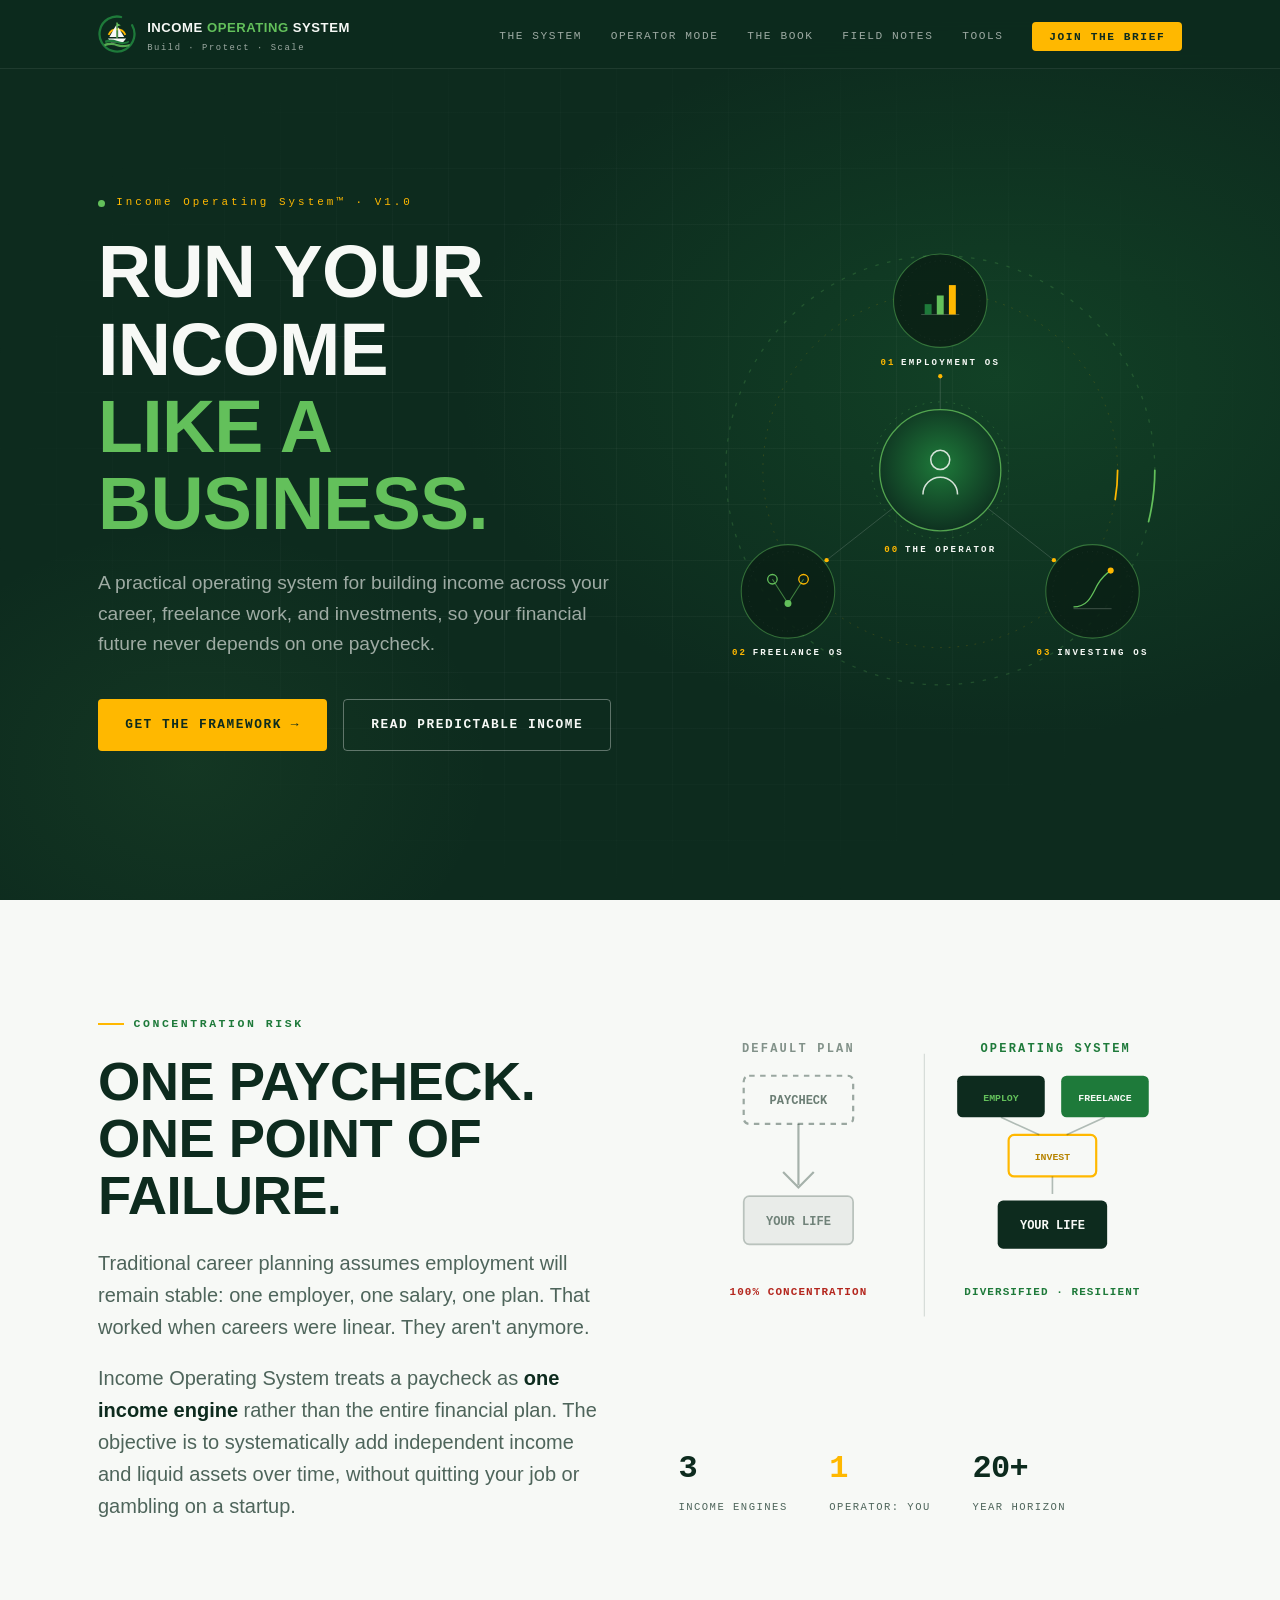
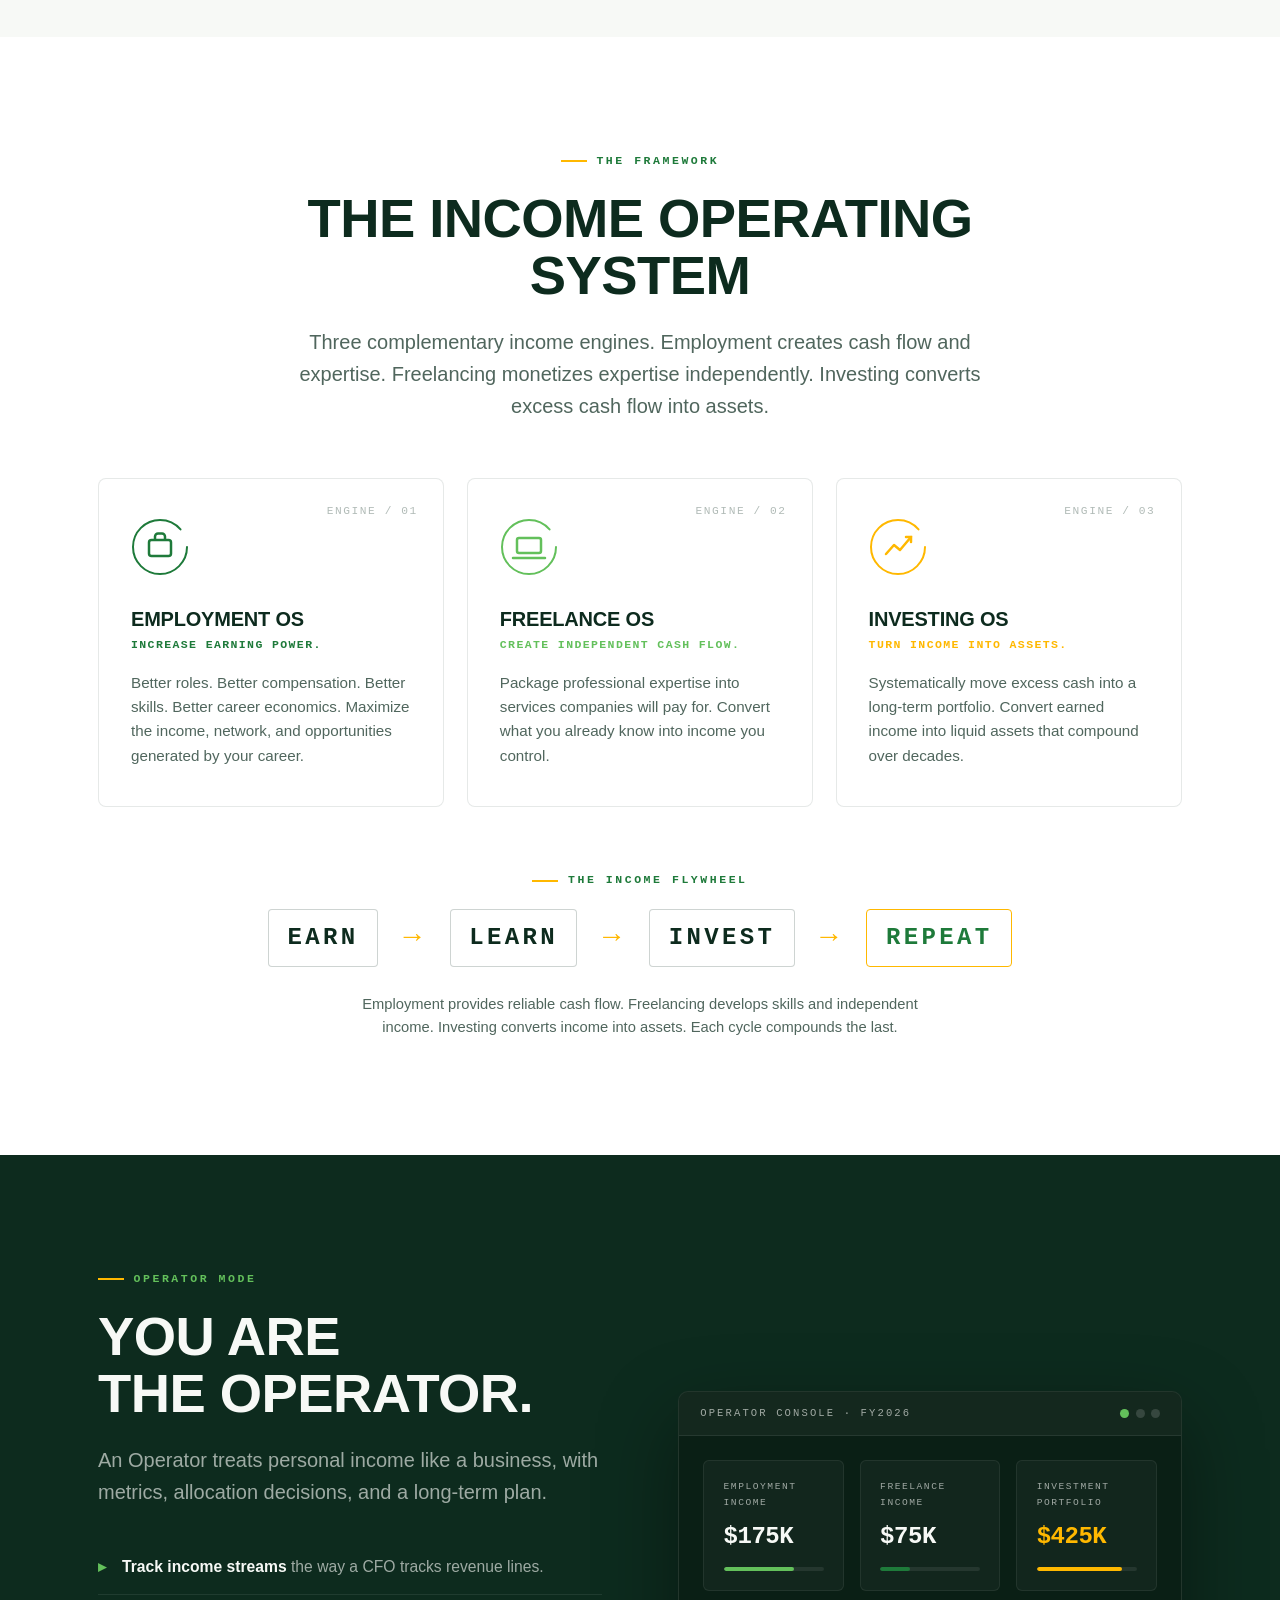
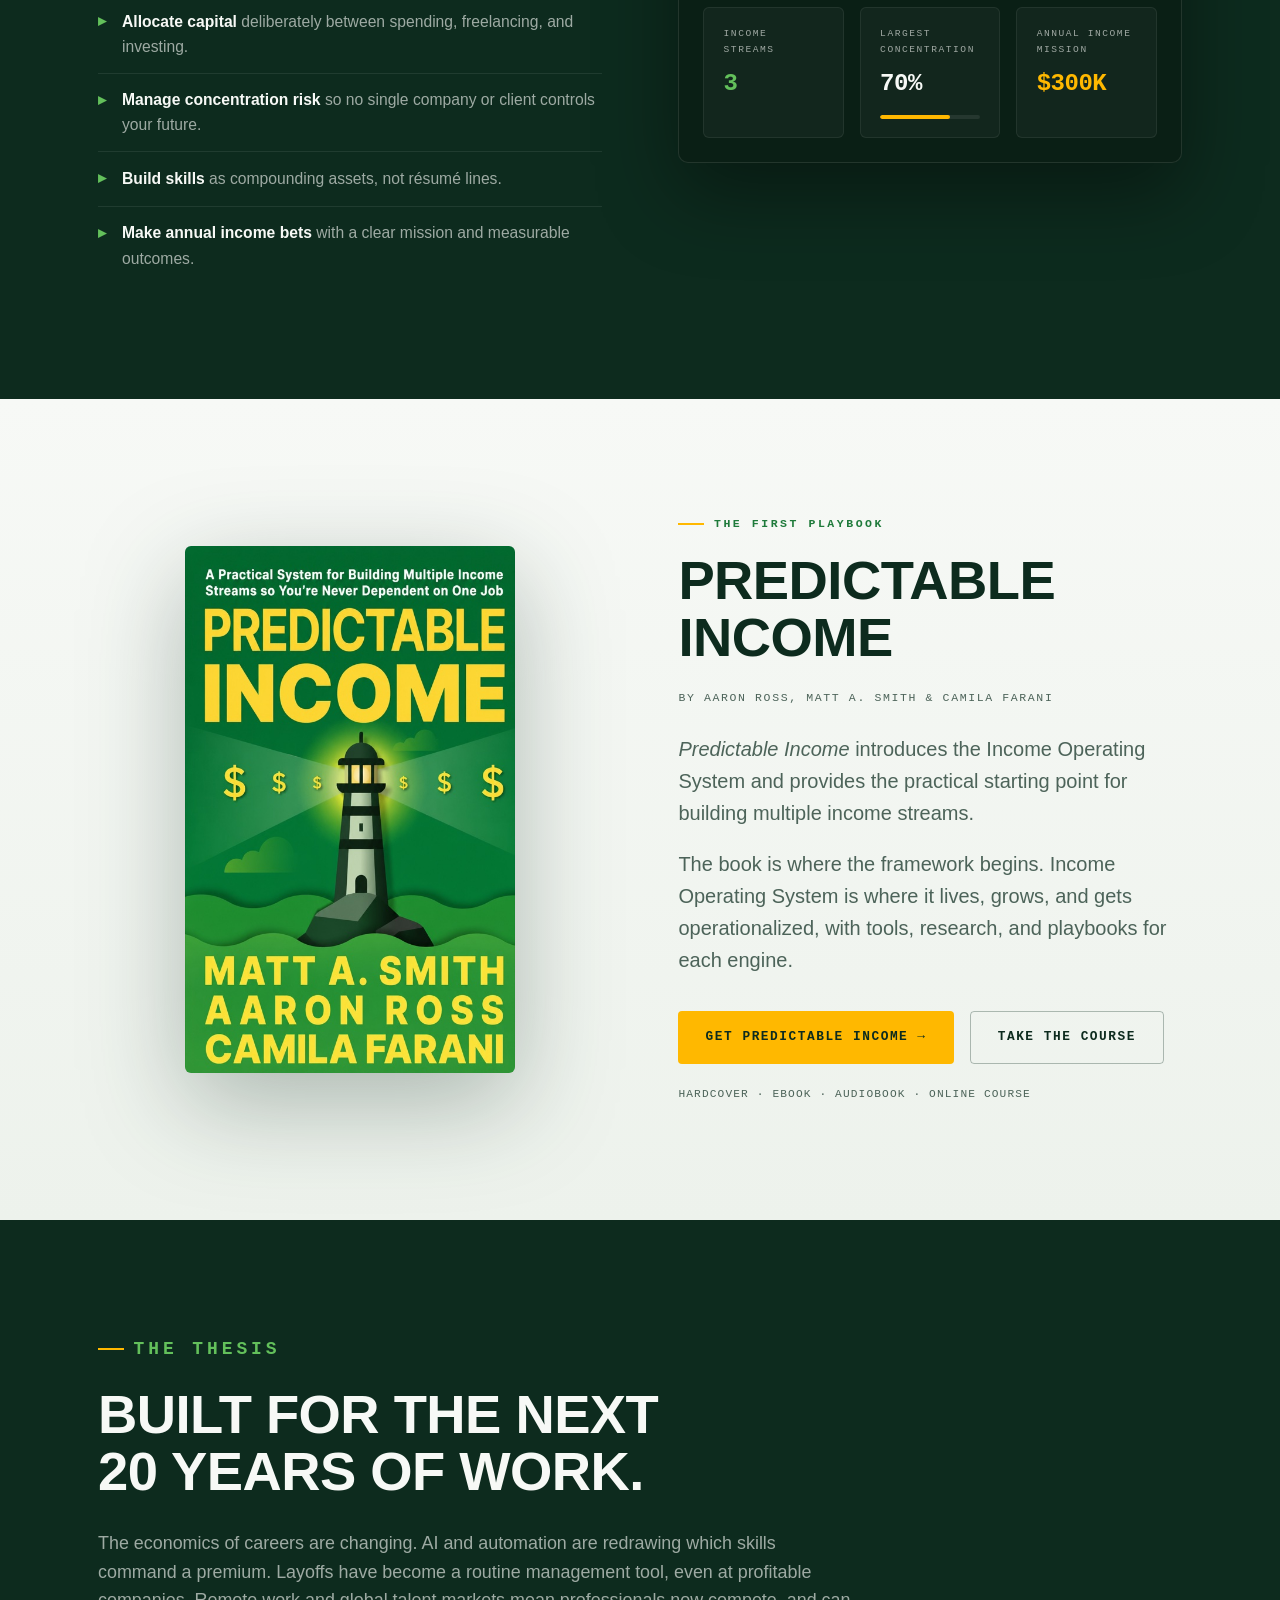
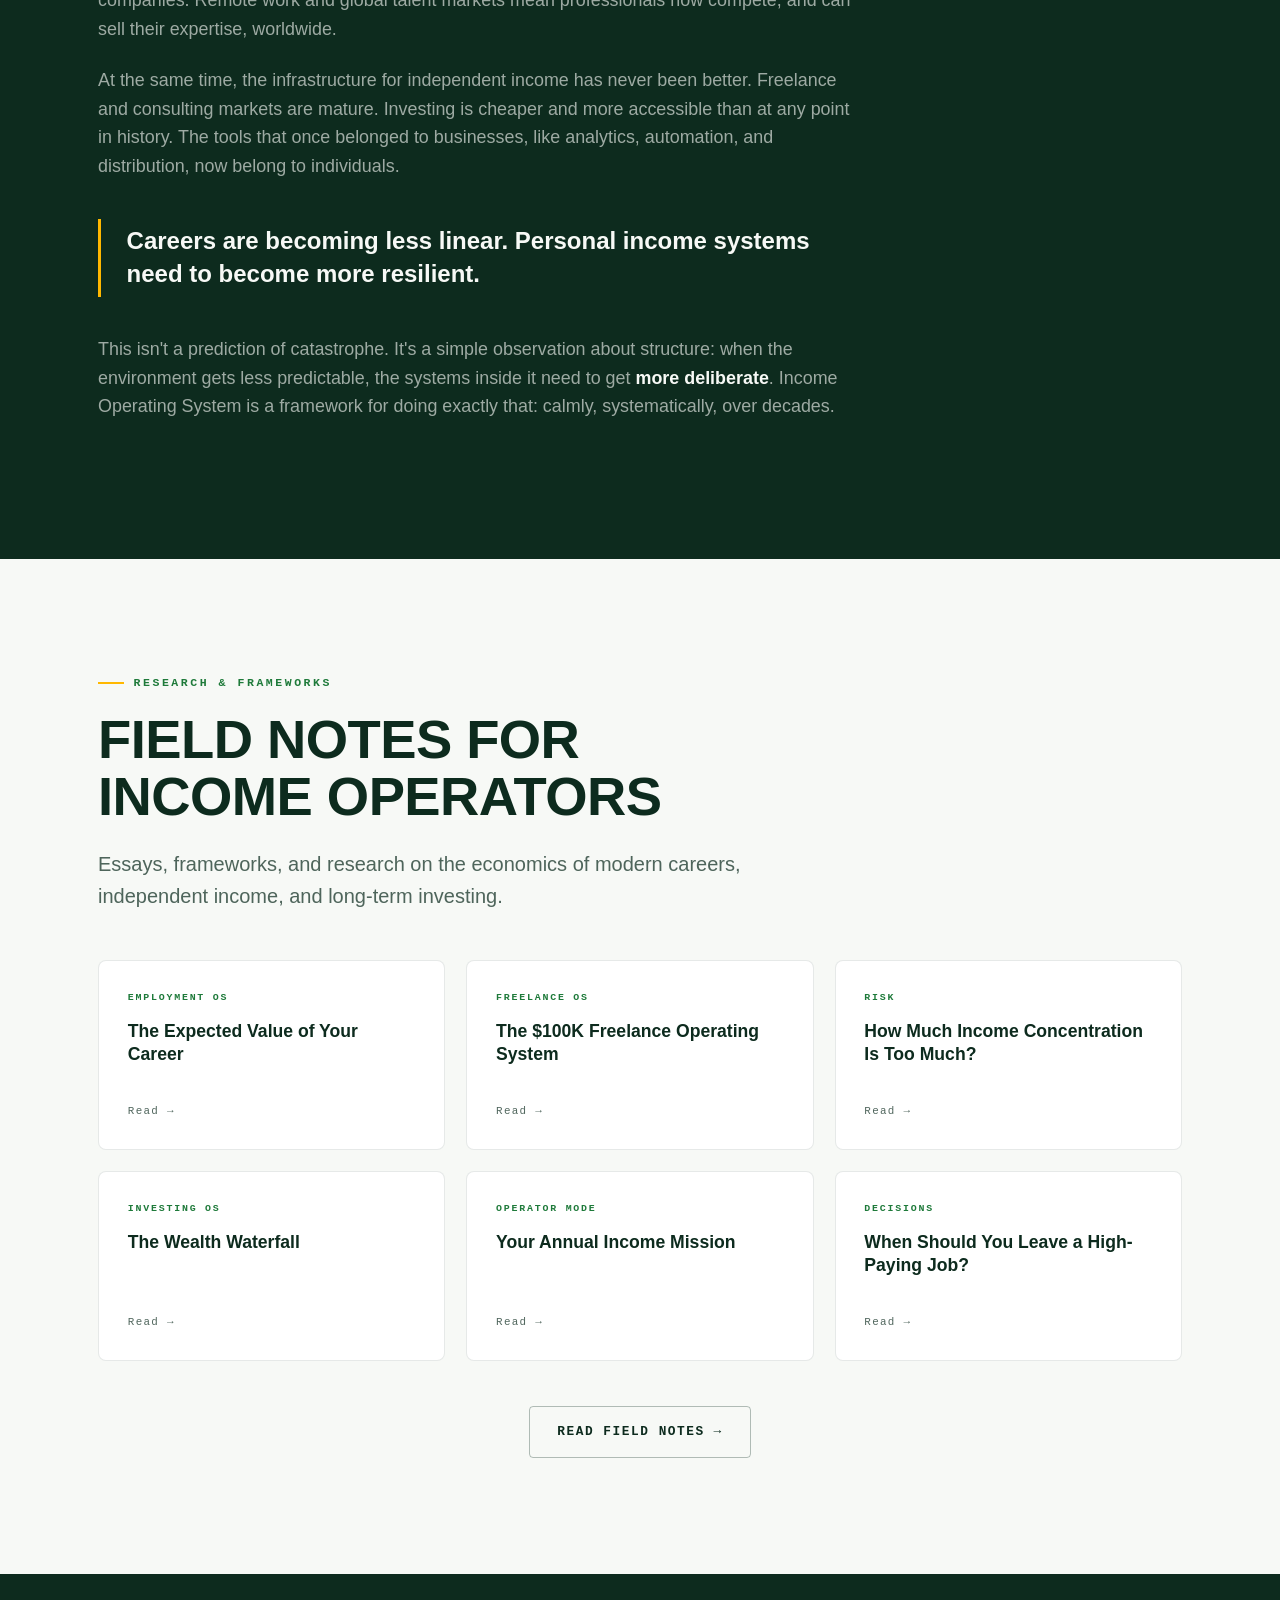
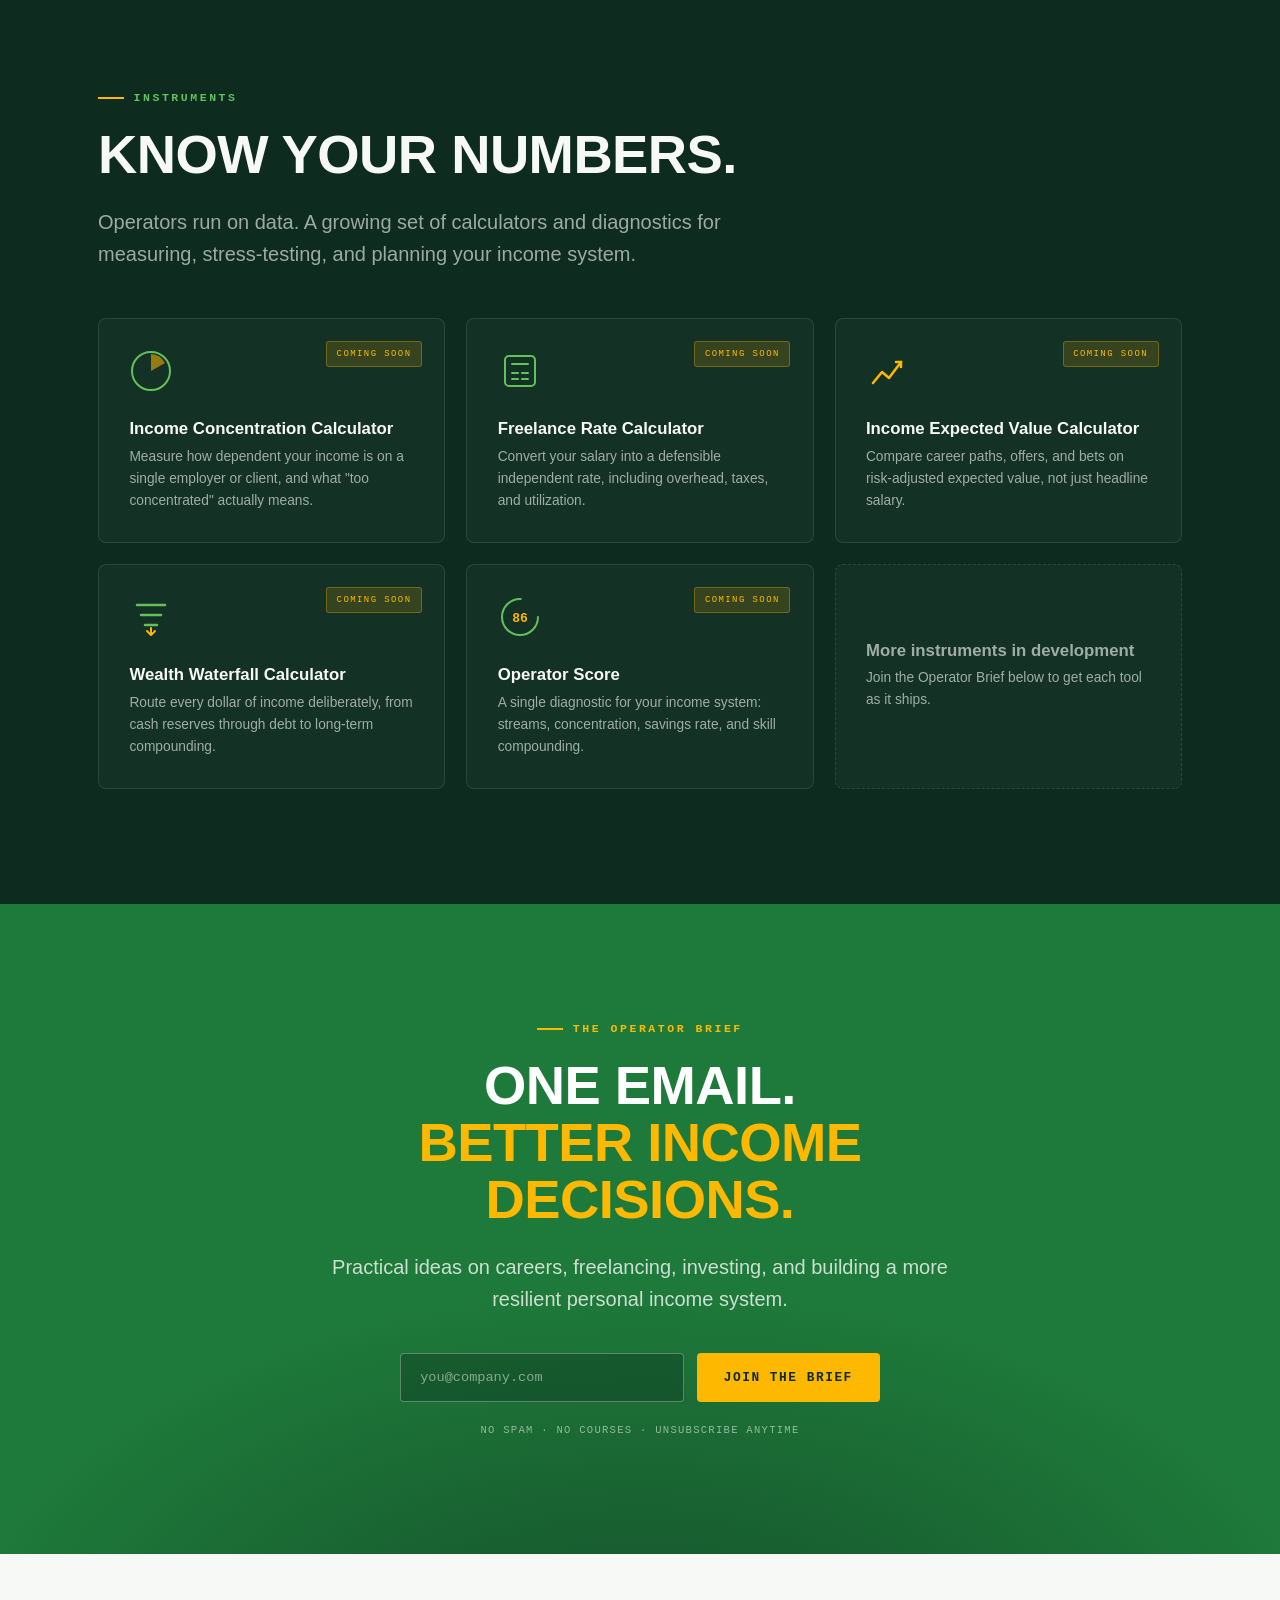
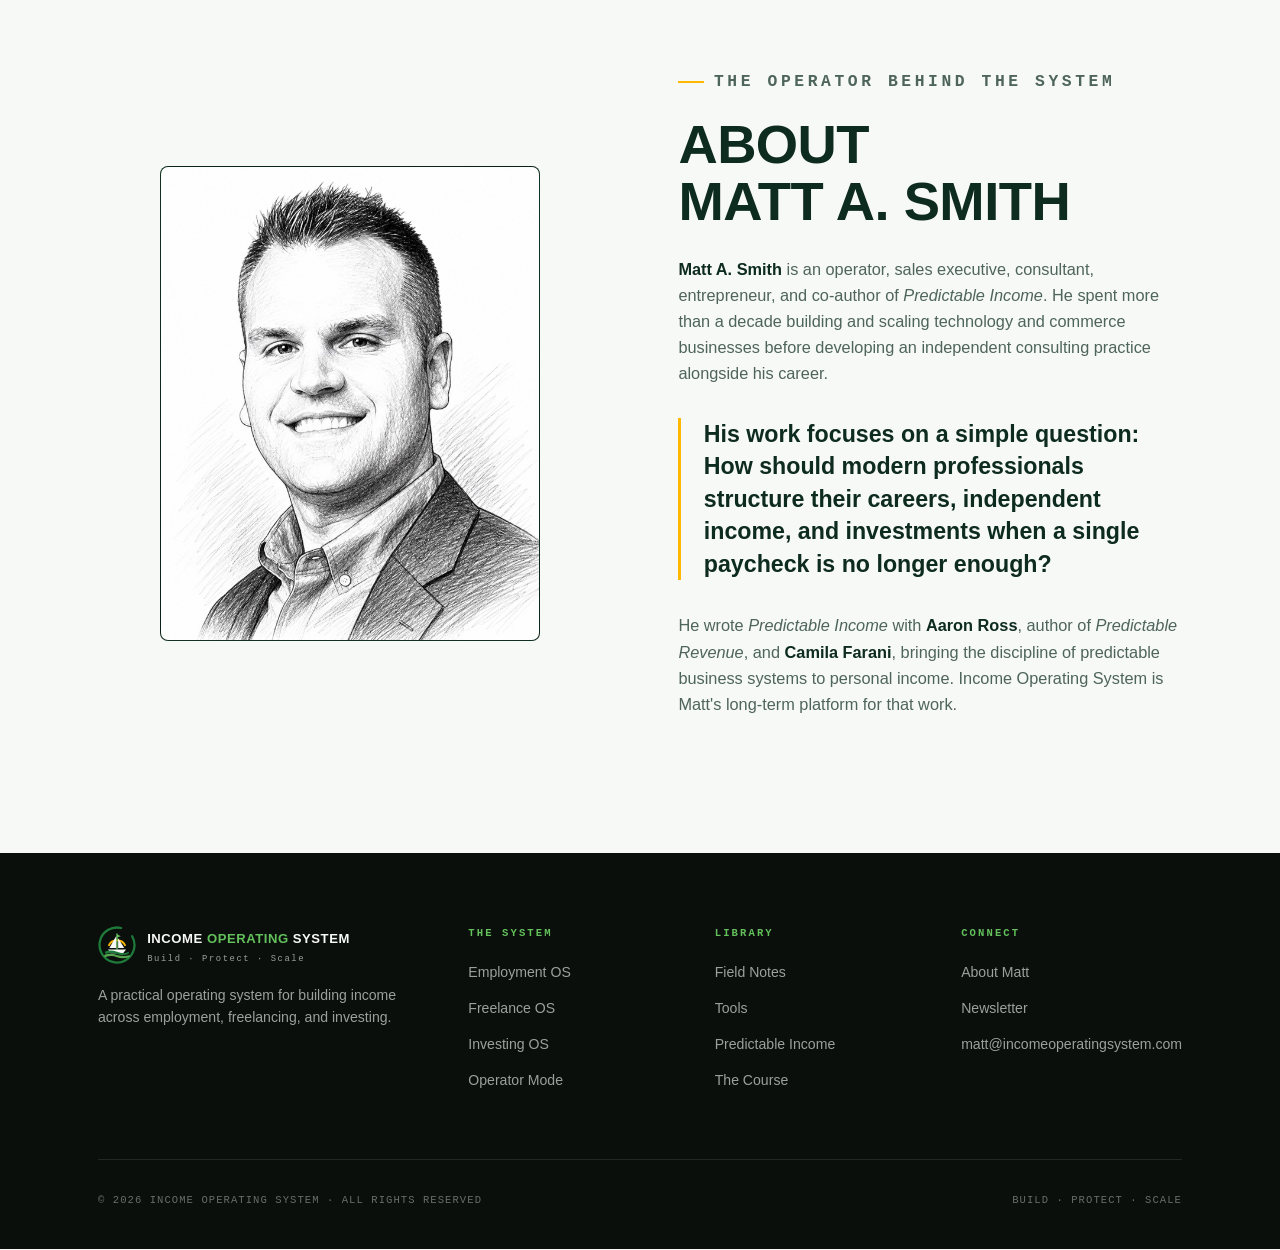
==== index.html @ 53338518 "Move Operator label outside core circle with 00 prefix Co-Authored-By: Claude Fable 5 <noreply@anthr" ====
<!DOCTYPE html>
<html lang="en">
<head>
<meta charset="UTF-8">
<meta name="viewport" content="width=device-width, initial-scale=1.0">
<title>Income Operating System™ | Run Your Income Like a Business</title>
<meta name="description" content="A practical operating system for building income across your career, freelance work, and investments. Build three complementary income streams so your financial future never depends on one paycheck.">
<meta property="og:title" content="Income Operating System™">
<meta property="og:description" content="Run your income like a business. Build income across employment, freelancing, and investing.">
<meta property="og:type" content="website">
<link rel="icon" href="data:image/svg+xml,%3Csvg xmlns='http://www.w3.org/2000/svg' viewBox='0 0 100 100'%3E%3Ccircle cx='50' cy='50' r='48' fill='%230D2B1E'/%3E%3Cpath d='M50 20 L50 62' stroke='%2363C05B' stroke-width='4'/%3E%3Cpath d='M50 24 L28 58 L48 58 Z' fill='%23F7F9F6'/%3E%3Cpath d='M54 30 L54 58 L70 58 Z' fill='%23F7F9F6'/%3E%3Cpath d='M22 66 Q35 60 50 66 T78 66 L74 76 L26 76 Z' fill='%231E7A3A'/%3E%3C/svg%3E">
<style>
:root{
  --ink:#0D2B1E;
  --green:#1E7A3A;
  --bright:#63C05B;
  --gold:#FFB800;
  --paper:#F7F9F6;
  --white:#FFFFFF;
  --black:#0A0F0C;
  --ink-70:rgba(13,43,30,.72);
  --paper-60:rgba(247,249,246,.62);
  --paper-30:rgba(247,249,246,.14);
  --font:"Inter","SF Pro Display","Helvetica Neue",Arial,sans-serif;
  --mono:"SF Mono","IBM Plex Mono",ui-monospace,Menlo,monospace;
}
*{margin:0;padding:0;box-sizing:border-box}
html{scroll-behavior:smooth}
body{font-family:var(--font);background:var(--paper);color:var(--ink);line-height:1.6;-webkit-font-smoothing:antialiased;overflow-x:hidden}
img{max-width:100%}
a{color:inherit}

/* ---------- type ---------- */
h1,h2,h3,.display{font-weight:800;letter-spacing:-.01em;line-height:1.05;text-transform:uppercase}
.eyebrow{font-family:var(--mono);font-size:.72rem;letter-spacing:.22em;text-transform:uppercase;font-weight:600;color:var(--green);display:flex;align-items:center;gap:.6rem;margin-bottom:1.2rem}
.eyebrow::before{content:"";width:26px;height:2px;background:var(--gold);display:inline-block}
.eyebrow.on-dark{color:var(--bright)}
h2{font-size:clamp(2rem,4.6vw,3.4rem);margin-bottom:1.4rem}
.lede{font-size:clamp(1.05rem,1.6vw,1.25rem);color:var(--ink-70);max-width:44rem;font-weight:400}
.on-dark .lede,.dark .lede{color:var(--paper-60)}

/* ---------- layout ---------- */
.wrap{max-width:1180px;margin:0 auto;padding:0 clamp(1.25rem,4vw,3rem)}
section{padding:clamp(4.5rem,9vw,8rem) 0;position:relative}
.dark{background:var(--ink);color:var(--paper)}

/* ---------- buttons ---------- */
.btn{display:inline-flex;align-items:center;gap:.55rem;font-family:var(--mono);font-size:.8rem;font-weight:600;letter-spacing:.12em;text-transform:uppercase;text-decoration:none;padding:.95rem 1.7rem;border-radius:4px;transition:transform .18s ease,box-shadow .18s ease,background .18s ease;cursor:pointer;border:none}
.btn:hover{transform:translateY(-2px)}
.btn-gold{background:var(--gold);color:var(--ink)}
.btn-gold:hover{box-shadow:0 8px 24px rgba(255,184,0,.35)}
.btn-ghost{background:transparent;color:var(--paper);border:1px solid rgba(247,249,246,.35)}
.btn-ghost:hover{border-color:var(--bright);color:var(--bright)}
.btn-ghost-ink{background:transparent;color:var(--ink);border:1px solid rgba(13,43,30,.3)}
.btn-ghost-ink:hover{border-color:var(--green);color:var(--green)}
.btn .arrow{transition:transform .18s ease}
.btn:hover .arrow{transform:translateX(3px)}

/* ---------- nav ---------- */
nav{position:fixed;top:0;left:0;right:0;z-index:100;background:rgba(13,43,30,.82);backdrop-filter:blur(14px);-webkit-backdrop-filter:blur(14px);border-bottom:1px solid rgba(247,249,246,.08)}
.nav-inner{max-width:1180px;margin:0 auto;padding:.85rem clamp(1.25rem,4vw,3rem);display:flex;align-items:center;justify-content:space-between;gap:1rem}
.logo{display:flex;align-items:center;gap:.7rem;text-decoration:none;color:var(--paper)}
.logo svg{width:38px;height:38px;flex:none}
.logo-word{font-weight:800;font-size:.82rem;line-height:1.15;text-transform:uppercase;letter-spacing:.04em}
.logo-word em{font-style:normal;color:var(--bright)}
.logo-tag{font-family:var(--mono);font-size:.55rem;letter-spacing:.18em;color:var(--paper-60);margin-top:.1rem}
.nav-links{display:flex;gap:1.8rem;list-style:none;align-items:center}
.nav-links a{font-family:var(--mono);font-size:.7rem;letter-spacing:.14em;text-transform:uppercase;text-decoration:none;color:var(--paper-60);transition:color .15s}
.nav-links a:hover{color:var(--bright)}
.nav-cta{background:var(--gold);color:var(--ink)!important;padding:.55rem 1.05rem;border-radius:4px;font-weight:700}
.nav-cta:hover{color:var(--ink)!important;filter:brightness(1.06)}
.menu-btn{display:none;background:none;border:none;color:var(--paper);font-size:1.5rem;cursor:pointer}

/* ---------- hero ---------- */
.hero{background:var(--ink);color:var(--paper);min-height:100vh;display:flex;align-items:center;padding:7.5rem 0 5rem;position:relative;overflow:hidden}
.hero::before{content:"";position:absolute;inset:0;background:
  radial-gradient(ellipse 900px 600px at 78% 42%,rgba(30,122,58,.28),transparent 60%),
  radial-gradient(ellipse 500px 400px at 15% 85%,rgba(99,192,91,.08),transparent 60%)}
.hero-grid-bg{position:absolute;inset:0;background-image:linear-gradient(rgba(247,249,246,.035) 1px,transparent 1px),linear-gradient(90deg,rgba(247,249,246,.035) 1px,transparent 1px);background-size:56px 56px;mask-image:radial-gradient(ellipse at center,black 30%,transparent 75%)}
.hero .wrap{display:grid;grid-template-columns:1.05fr .95fr;gap:clamp(2rem,5vw,5rem);align-items:center;position:relative;z-index:2}
.hero h1{font-size:clamp(2.6rem,6vw,4.6rem);margin:1.2rem 0 1.6rem}
.hero h1 .accent{color:var(--bright)}
.hero-sub{font-size:clamp(1.05rem,1.5vw,1.25rem);color:var(--paper-60);max-width:32rem;margin-bottom:2.4rem}
.hero-ctas{display:flex;gap:1rem;flex-wrap:wrap}
.hero-badge{font-family:var(--mono);font-size:.68rem;letter-spacing:.28em;color:var(--gold);display:inline-flex;align-items:center;gap:.7rem}
.hero-badge .dot{width:7px;height:7px;border-radius:50%;background:var(--bright);animation:pulse 2.4s infinite}
@keyframes pulse{0%,100%{box-shadow:0 0 0 0 rgba(99,192,91,.5)}55%{box-shadow:0 0 0 8px rgba(99,192,91,0)}}

/* ---------- system diagram ---------- */
.sys-diagram{width:100%;max-width:560px;margin:0 auto;display:block}
.rot-slow{transform-origin:center;animation:spin 90s linear infinite}
.rot-rev{transform-origin:center;animation:spinrev 140s linear infinite}
@keyframes spin{to{transform:rotate(360deg)}}
@keyframes spinrev{to{transform:rotate(-360deg)}}
@media (prefers-reduced-motion:reduce){.rot-slow,.rot-rev{animation:none}}
.node-label{font-family:var(--mono);font-weight:700;letter-spacing:.1em}

/* ---------- failure section ---------- */
.two-col{display:grid;grid-template-columns:1fr 1fr;gap:clamp(2.5rem,6vw,6rem);align-items:center}
.stat-strip{display:flex;gap:2.6rem;margin-top:2.6rem;flex-wrap:wrap}
.stat .num{font-family:var(--mono);font-weight:700;font-size:2rem;color:var(--ink);letter-spacing:-.02em}
.dark .stat .num{color:var(--paper)}
.stat .num .u{color:var(--gold)}
.stat .lab{font-family:var(--mono);font-size:.66rem;letter-spacing:.14em;text-transform:uppercase;color:var(--ink-70);margin-top:.3rem}
.dark .stat .lab{color:var(--paper-60)}

/* ---------- engines ---------- */
.engines{display:grid;grid-template-columns:repeat(3,1fr);gap:1.4rem;margin-top:3.5rem}
.engine{background:var(--white);border:1px solid rgba(13,43,30,.1);border-radius:8px;padding:2.4rem 2rem;position:relative;overflow:hidden;transition:transform .25s ease,box-shadow .25s ease,border-color .25s ease}
.engine::before{content:"";position:absolute;top:0;left:0;right:0;height:3px;background:var(--engine-c,var(--green));transform:scaleX(0);transform-origin:left;transition:transform .3s ease}
.engine:hover{transform:translateY(-6px);box-shadow:0 20px 44px rgba(13,43,30,.12);border-color:transparent}
.engine:hover::before{transform:scaleX(1)}
.engine .e-icon{width:58px;height:58px;margin-bottom:1.6rem}
.engine .e-num{position:absolute;top:1.5rem;right:1.6rem;font-family:var(--mono);font-size:.7rem;color:rgba(13,43,30,.32);letter-spacing:.14em}
.engine h3{font-size:1.25rem;margin-bottom:.4rem}
.engine .e-sub{font-family:var(--mono);font-size:.72rem;letter-spacing:.12em;text-transform:uppercase;color:var(--engine-c,var(--green));font-weight:700;margin-bottom:1rem}
.engine p{font-size:.95rem;color:var(--ink-70)}
.flywheel{margin-top:4rem;text-align:center}
.flow-line{display:flex;justify-content:center;align-items:center;gap:clamp(.6rem,2.4vw,1.6rem);flex-wrap:wrap;font-family:var(--mono);font-weight:700;font-size:clamp(.95rem,2.4vw,1.5rem);letter-spacing:.14em}
.flow-line .step{padding:.55rem 1.15rem;border:1px solid rgba(13,43,30,.2);border-radius:4px;background:var(--white)}
.flow-line .arr{color:var(--gold);font-size:1.2em}
.flow-note{margin-top:1.6rem;font-size:.92rem;color:var(--ink-70);max-width:38rem;margin-left:auto;margin-right:auto}

/* ---------- operator ---------- */
.dashboard{background:#0A1F15;border:1px solid rgba(247,249,246,.1);border-radius:10px;overflow:hidden;box-shadow:0 30px 80px rgba(0,0,0,.4)}
.dash-bar{display:flex;align-items:center;justify-content:space-between;padding:.8rem 1.3rem;background:rgba(247,249,246,.04);border-bottom:1px solid rgba(247,249,246,.08)}
.dash-title{font-family:var(--mono);font-size:.66rem;letter-spacing:.2em;color:var(--paper-60)}
.dash-dots{display:flex;gap:.4rem}
.dash-dots span{width:9px;height:9px;border-radius:50%;background:rgba(247,249,246,.15)}
.dash-dots span:first-child{background:var(--bright)}
.dash-body{padding:1.5rem;display:grid;grid-template-columns:repeat(3,1fr);gap:1rem}
.metric{background:rgba(247,249,246,.035);border:1px solid rgba(247,249,246,.07);border-radius:6px;padding:1.15rem 1.2rem}
.metric .m-lab{font-family:var(--mono);font-size:.6rem;letter-spacing:.16em;text-transform:uppercase;color:var(--paper-60);margin-bottom:.5rem}
.metric .m-val{font-family:var(--mono);font-weight:700;font-size:1.5rem;color:var(--paper);letter-spacing:-.02em}
.metric .m-val.gold{color:var(--gold)}
.metric .m-val.green{color:var(--bright)}
.metric .m-bar{height:4px;background:rgba(247,249,246,.08);border-radius:2px;margin-top:.7rem;overflow:hidden}
.metric .m-bar i{display:block;height:100%;background:var(--m-c,var(--bright));border-radius:2px;width:0;transition:width 1.2s cubic-bezier(.22,1,.36,1)}
.op-list{list-style:none;margin-top:2rem}
.op-list li{display:flex;gap:1rem;align-items:flex-start;padding:.85rem 0;border-bottom:1px solid rgba(247,249,246,.08);font-size:.98rem;color:var(--paper-60)}
.op-list li:last-child{border-bottom:none}
.op-list .tick{color:var(--bright);font-family:var(--mono);font-weight:700;flex:none;margin-top:.1rem}
.op-list b{color:var(--paper);font-weight:600}

/* ---------- book ---------- */
.book-section{background:linear-gradient(180deg,var(--paper) 0%,#EDF2EC 100%)}
.book-cover{width:100%;max-width:330px;margin:0 auto;display:block;filter:drop-shadow(0 30px 50px rgba(13,43,30,.3));transition:transform .3s ease}
.book-cover:hover{transform:translateY(-6px) rotate(-.5deg)}
.book-meta{font-family:var(--mono);font-size:.72rem;letter-spacing:.14em;text-transform:uppercase;color:var(--ink-70);margin-bottom:1.6rem}
.plat-note{margin-top:1.4rem;font-family:var(--mono);font-size:.7rem;letter-spacing:.1em;color:var(--ink-70)}

/* ---------- editorial ---------- */
.editorial{max-width:760px}
.editorial p{margin-bottom:1.4rem;font-size:clamp(1rem,1.4vw,1.15rem);color:var(--paper-60)}
.editorial p b{color:var(--paper);font-weight:600}
.pull{border-left:3px solid var(--gold);padding:.4rem 0 .4rem 1.6rem;margin:2.4rem 0;font-size:clamp(1.15rem,2vw,1.5rem);font-weight:700;line-height:1.35;color:var(--paper);text-transform:none;letter-spacing:0}

/* ---------- field notes ---------- */
.cards-3{display:grid;grid-template-columns:repeat(3,1fr);gap:1.3rem;margin-top:3rem}
.note-card{background:var(--white);border:1px solid rgba(13,43,30,.1);border-radius:8px;padding:1.8rem;text-decoration:none;display:flex;flex-direction:column;gap:.9rem;transition:transform .22s ease,box-shadow .22s ease;min-height:190px}
.note-card:hover{transform:translateY(-5px);box-shadow:0 16px 38px rgba(13,43,30,.12)}
.note-card .nc-tag{font-family:var(--mono);font-size:.62rem;letter-spacing:.18em;text-transform:uppercase;color:var(--green);font-weight:700}
.note-card h3{font-size:1.1rem;line-height:1.3;text-transform:none;letter-spacing:0;flex:1}
.note-card .nc-more{font-family:var(--mono);font-size:.68rem;letter-spacing:.12em;color:var(--ink-70)}
.note-card:hover .nc-more{color:var(--gold)}
.section-cta{margin-top:2.8rem;text-align:center}

/* ---------- tools ---------- */
.tools-grid{display:grid;grid-template-columns:repeat(3,1fr);gap:1.3rem;margin-top:3rem}
.tool-card{background:rgba(247,249,246,.03);border:1px solid rgba(247,249,246,.1);border-radius:8px;padding:1.9rem;position:relative;transition:border-color .22s ease,background .22s ease}
.tool-card:hover{border-color:rgba(99,192,91,.5);background:rgba(99,192,91,.05)}
.tool-card .t-icon{width:44px;height:44px;margin-bottom:1.2rem}
.tool-card h3{font-size:1.05rem;text-transform:none;letter-spacing:0;margin-bottom:.5rem;color:var(--paper)}
.tool-card p{font-size:.86rem;color:var(--paper-60)}
.badge{position:absolute;top:1.4rem;right:1.4rem;font-family:var(--mono);font-size:.56rem;letter-spacing:.16em;text-transform:uppercase;padding:.3rem .6rem;border-radius:3px}
.badge.soon{background:rgba(255,184,0,.14);color:var(--gold);border:1px solid rgba(255,184,0,.3)}

/* ---------- brief ---------- */
.brief{background:var(--green);color:var(--paper);text-align:center;overflow:hidden;position:relative}
.brief::before{content:"";position:absolute;inset:0;background:radial-gradient(ellipse 700px 400px at 50% 120%,rgba(13,43,30,.55),transparent)}
.brief .wrap{position:relative;z-index:2;max-width:720px}
.brief h2{color:var(--white)}
.brief h2 .gold{color:var(--gold)}
.brief-form{display:flex;gap:.8rem;max-width:480px;margin:2.4rem auto 0;flex-wrap:wrap;justify-content:center}
.brief-form input{flex:1;min-width:230px;padding:1rem 1.2rem;border:1px solid rgba(247,249,246,.3);background:rgba(13,43,30,.35);border-radius:4px;color:var(--paper);font-family:var(--mono);font-size:.85rem;outline:none;transition:border-color .18s}
.brief-form input::placeholder{color:rgba(247,249,246,.5)}
.brief-form input:focus{border-color:var(--gold)}
.brief-note{margin-top:1.2rem;font-family:var(--mono);font-size:.66rem;letter-spacing:.12em;color:rgba(247,249,246,.55)}

/* ---------- about ---------- */
.about-photo{width:100%;max-width:380px;aspect-ratio:4/5;border-radius:8px;background:linear-gradient(160deg,#123524,#0A1F15);border:1px solid rgba(13,43,30,.15);display:flex;align-items:center;justify-content:center;position:relative;overflow:hidden;margin:0 auto}
.about-photo svg{width:52%;opacity:.9}
.about-photo .ph-tag{position:absolute;bottom:1.1rem;left:0;right:0;text-align:center;font-family:var(--mono);font-size:.6rem;letter-spacing:.22em;color:var(--paper-60);text-transform:uppercase}
.about p{margin-bottom:1.3rem;color:var(--ink-70);font-size:1.02rem}
.about p b{color:var(--ink);font-weight:600}
.about .q{font-size:clamp(1.15rem,1.9vw,1.45rem);font-weight:700;color:var(--ink);line-height:1.4;border-left:3px solid var(--gold);padding-left:1.4rem;margin:2rem 0}

/* ---------- footer ---------- */
footer{background:var(--black);color:var(--paper);padding:4.5rem 0 2.5rem}
.foot-grid{display:grid;grid-template-columns:1.6fr 1fr 1fr 1fr;gap:2.5rem;margin-bottom:3.5rem}
.foot-brand .logo{margin-bottom:1.1rem}
.foot-brand p{font-size:.88rem;color:var(--paper-60);max-width:20rem}
.foot-col h4{font-family:var(--mono);font-size:.66rem;letter-spacing:.2em;text-transform:uppercase;color:var(--bright);margin-bottom:1.1rem}
.foot-col ul{list-style:none}
.foot-col li{margin-bottom:.65rem}
.foot-col a{font-size:.88rem;color:var(--paper-60);text-decoration:none;transition:color .15s}
.foot-col a:hover{color:var(--gold)}
.foot-bottom{border-top:1px solid rgba(247,249,246,.1);padding-top:2rem;display:flex;justify-content:space-between;gap:1rem;flex-wrap:wrap;font-family:var(--mono);font-size:.66rem;letter-spacing:.1em;color:rgba(247,249,246,.4)}

/* ---------- reveal ---------- */
.reveal{opacity:0;transform:translateY(28px);transition:opacity .7s ease,transform .7s ease}
.reveal.in{opacity:1;transform:none}
.reveal.d1{transition-delay:.1s}.reveal.d2{transition-delay:.2s}.reveal.d3{transition-delay:.3s}
@media (prefers-reduced-motion:reduce){.reveal{opacity:1;transform:none;transition:none}}

/* ---------- responsive ---------- */
@media (max-width:960px){
  .hero .wrap{grid-template-columns:1fr;text-align:center}
  .hero-sub{margin-left:auto;margin-right:auto}
  .hero-ctas{justify-content:center}
  .eyebrow{justify-content:center}
  .hero .eyebrow{justify-content:center}
  .sys-diagram{max-width:440px;margin-top:1.5rem}
  .two-col{grid-template-columns:1fr}
  .engines,.cards-3,.tools-grid{grid-template-columns:1fr 1fr}
  .dash-body{grid-template-columns:1fr 1fr}
  .foot-grid{grid-template-columns:1fr 1fr}
  .nav-links{display:none;position:absolute;top:100%;left:0;right:0;background:var(--ink);flex-direction:column;padding:1.5rem;gap:1.3rem;border-bottom:1px solid rgba(247,249,246,.1)}
  .nav-links.open{display:flex}
  .menu-btn{display:block}
}
@media (max-width:600px){
  .engines,.cards-3,.tools-grid,.dash-body,.foot-grid{grid-template-columns:1fr}
  .stat-strip{gap:1.6rem}
  section{padding:3.5rem 0}
  .hero{padding-top:6.5rem}
}
</style>
</head>
<body>

<!-- ============ NAV ============ -->
<nav>
  <div class="nav-inner">
    <a class="logo" href="#top" aria-label="Income Operating System home">
      <svg viewBox="0 0 100 100" aria-hidden="true">
        <circle cx="50" cy="50" r="46" fill="none" stroke="#1E7A3A" stroke-width="6" stroke-dasharray="250 40" stroke-linecap="round" transform="rotate(-30 50 50)"/>
        <path d="M28 52 A 24 24 0 0 1 72 52" fill="none" stroke="#FFB800" stroke-width="5"/>
        <path d="M50 20 L50 62" stroke="#63C05B" stroke-width="3.5"/>
        <path d="M50 22 L50 30 L60 27 Z" fill="#63C05B"/>
        <path d="M48 26 L30 58 L48 58 Z" fill="#F7F9F6"/>
        <path d="M53 32 L53 58 L69 58 Z" fill="#F7F9F6"/>
        <path d="M26 62 L74 62 L66 72 L34 72 Z" fill="#F7F9F6"/>
        <path d="M18 68 Q32 61 50 68 T82 68 L80 74 Q64 80 50 74 T20 74 Z" fill="#1E7A3A"/>
        <path d="M16 76 Q32 70 50 76 T84 76 L82 82 Q64 88 50 82 T18 82 Z" fill="#63C05B" opacity=".85"/>
      </svg>
      <span>
        <span class="logo-word">Income <em>Operating</em> System</span>
        <span class="logo-tag" style="display:block">Build&nbsp;·&nbsp;Protect&nbsp;·&nbsp;Scale</span>
      </span>
    </a>
    <button class="menu-btn" aria-label="Menu" onclick="document.querySelector('.nav-links').classList.toggle('open')">☰</button>
    <ul class="nav-links">
      <li><a href="#system">The System</a></li>
      <li><a href="#operator">Operator Mode</a></li>
      <li><a href="#book">The Book</a></li>
      <li><a href="#fieldnotes">Field Notes</a></li>
      <li><a href="#tools">Tools</a></li>
      <li><a href="#brief" class="nav-cta">Join the Brief</a></li>
    </ul>
  </div>
</nav>

<!-- ============ HERO ============ -->
<header class="hero" id="top">
  <div class="hero-grid-bg" aria-hidden="true"></div>
  <div class="wrap">
    <div>
      <span class="hero-badge"><span class="dot"></span>Income Operating System™ · V1.0</span>
      <h1>Run Your Income<br><span class="accent">Like a Business.</span></h1>
      <p class="hero-sub">A practical operating system for building income across your career, freelance work, and investments, so your financial future never depends on one paycheck.</p>
      <div class="hero-ctas">
        <a class="btn btn-gold" href="#system">Get the Framework <span class="arrow">→</span></a>
        <a class="btn btn-ghost" href="https://predictableincome.io/" target="_blank" rel="noopener">Read Predictable Income</a>
      </div>
    </div>
    <div>
      <!-- ===== Operator system architecture diagram ===== -->
      <svg class="sys-diagram" viewBox="0 0 560 560" role="img" aria-label="System diagram: the Operator at the center connected to Employment OS, Freelance OS, and Investing OS">
        <defs>
          <radialGradient id="coreG" cx="50%" cy="45%" r="60%">
            <stop offset="0%" stop-color="#1E7A3A"/><stop offset="100%" stop-color="#0D2B1E"/>
          </radialGradient>
        </defs>
        <!-- rotating orbit rings -->
        <g class="rot-slow">
          <circle cx="280" cy="280" r="248" fill="none" stroke="rgba(99,192,91,.22)" stroke-width="1.5" stroke-dasharray="4 10"/>
          <circle cx="280" cy="280" r="248" fill="none" stroke="#63C05B" stroke-width="2" stroke-dasharray="60 1500" stroke-linecap="round"/>
        </g>
        <g class="rot-rev">
          <circle cx="280" cy="280" r="205" fill="none" stroke="rgba(255,184,0,.18)" stroke-width="1" stroke-dasharray="2 8"/>
          <circle cx="280" cy="280" r="205" fill="none" stroke="#FFB800" stroke-width="2" stroke-dasharray="34 1260" stroke-linecap="round"/>
        </g>
        <!-- connectors -->
        <g stroke="rgba(247,249,246,.18)" stroke-width="1">
          <line x1="280" y1="210" x2="280" y2="170"/>
          <line x1="225" y1="324" x2="146" y2="386"/>
          <line x1="335" y1="324" x2="414" y2="386"/>
        </g>
        <g fill="#FFB800"><circle cx="280" cy="190" r="2.5"><animate attributeName="cy" values="210;170;210" dur="6s" repeatCount="indefinite"/></circle>
        <circle r="2.5"><animateMotion dur="6s" repeatCount="indefinite" path="M225,324 L146,386 L225,324"/></circle>
        <circle r="2.5"><animateMotion dur="6s" repeatCount="indefinite" path="M335,324 L414,386 L335,324"/></circle></g>
        <!-- engine nodes -->
        <g font-family="ui-monospace,Menlo,monospace" text-anchor="middle">
          <!-- employment -->
          <g>
            <circle cx="280" cy="84" r="54" fill="rgba(10,31,21,.85)" stroke="rgba(99,192,91,.45)" stroke-width="1.25"/>
            <circle cx="280" cy="84" r="46" fill="none" stroke="rgba(247,249,246,.08)" stroke-width="1" stroke-dasharray="1 5"/>
            <path d="M258 100 h44" stroke="rgba(247,249,246,.25)" stroke-width="1"/>
            <rect x="262" y="88" width="8" height="12" fill="#1E7A3A"/>
            <rect x="276" y="78" width="8" height="22" fill="#63C05B"/>
            <rect x="290" y="66" width="8" height="34" fill="#FFB800"/>
            <text x="280" y="158" font-size="10.5" letter-spacing="2.5" fill="#F7F9F6" font-weight="600"><tspan fill="#FFB800">01&#8202;&#8202;</tspan>EMPLOYMENT OS</text>
          </g>
          <!-- freelance -->
          <g>
            <circle cx="104" cy="420" r="54" fill="rgba(10,31,21,.85)" stroke="rgba(99,192,91,.45)" stroke-width="1.25"/>
            <circle cx="104" cy="420" r="46" fill="none" stroke="rgba(247,249,246,.08)" stroke-width="1" stroke-dasharray="1 5"/>
            <path d="M104 434 L86 406 M104 434 L122 406" stroke="rgba(99,192,91,.6)" stroke-width="1.25"/>
            <circle cx="104" cy="434" r="4" fill="#63C05B"/>
            <circle cx="86" cy="406" r="5.5" fill="none" stroke="#63C05B" stroke-width="1.5"/>
            <circle cx="122" cy="406" r="5.5" fill="none" stroke="#FFB800" stroke-width="1.5"/>
            <text x="104" y="494" font-size="10.5" letter-spacing="2.5" fill="#F7F9F6" font-weight="600"><tspan fill="#FFB800">02&#8202;&#8202;</tspan>FREELANCE OS</text>
          </g>
          <!-- investing -->
          <g>
            <circle cx="456" cy="420" r="54" fill="rgba(10,31,21,.85)" stroke="rgba(99,192,91,.45)" stroke-width="1.25"/>
            <circle cx="456" cy="420" r="46" fill="none" stroke="rgba(247,249,246,.08)" stroke-width="1" stroke-dasharray="1 5"/>
            <path d="M434 440 h44" stroke="rgba(247,249,246,.25)" stroke-width="1"/>
            <path d="M434 438 C452 438 456 422 462 412 C466 405 471 400 477 396" fill="none" stroke="#63C05B" stroke-width="1.5"/>
            <circle cx="477" cy="396" r="3.5" fill="#FFB800"/>
            <text x="456" y="494" font-size="10.5" letter-spacing="2.5" fill="#F7F9F6" font-weight="600"><tspan fill="#FFB800">03&#8202;&#8202;</tspan>INVESTING OS</text>
          </g>
          <!-- operator core -->
          <g>
            <circle cx="280" cy="280" r="70" fill="url(#coreG)" stroke="rgba(99,192,91,.8)" stroke-width="1.5"/>
            <circle cx="280" cy="280" r="79" fill="none" stroke="rgba(99,192,91,.3)" stroke-width="1" stroke-dasharray="2 7"/>
            <circle cx="280" cy="268" r="11" fill="none" stroke="rgba(247,249,246,.85)" stroke-width="1.75"/>
            <path d="M260 308 a20 20 0 0 1 40 0" fill="none" stroke="rgba(247,249,246,.85)" stroke-width="1.75"/>
            <text x="280" y="374" font-size="10.5" letter-spacing="2.5" fill="#F7F9F6" font-weight="600"><tspan fill="#FFB800">00&#8202;&#8202;</tspan>THE OPERATOR</text>
          </g>
        </g>
      </svg>
    </div>
  </div>
</header>

<!-- ============ ONE PAYCHECK ============ -->
<section id="risk">
  <div class="wrap two-col">
    <div class="reveal">
      <p class="eyebrow">Concentration Risk</p>
      <h2>One Paycheck.<br>One Point of Failure.</h2>
      <p class="lede">Traditional career planning assumes employment will remain stable: one employer, one salary, one plan. That worked when careers were linear. They aren't anymore.</p>
      <p class="lede" style="margin-top:1.2rem">Income Operating System treats a paycheck as <b style="color:var(--ink)">one income engine</b> rather than the entire financial plan. The objective is to systematically add independent income and liquid assets over time, without quitting your job or gambling on a startup.</p>
    </div>
    <div class="reveal d1">
      <svg viewBox="0 0 460 340" style="width:100%" role="img" aria-label="Diagram contrasting a single income source against a diversified three-engine system">
        <g font-family="ui-monospace,Menlo,monospace" font-size="11" font-weight="700">
          <!-- single point -->
          <text x="110" y="28" fill="rgba(13,43,30,.5)" text-anchor="middle" letter-spacing="2">DEFAULT PLAN</text>
          <rect x="60" y="50" width="100" height="44" rx="5" fill="none" stroke="rgba(13,43,30,.4)" stroke-width="2" stroke-dasharray="5 5"/>
          <text x="110" y="76" fill="rgba(13,43,30,.6)" text-anchor="middle">PAYCHECK</text>
          <line x1="110" y1="94" x2="110" y2="150" stroke="rgba(13,43,30,.35)" stroke-width="2"/>
          <path d="M96 138 L110 152 L124 138" fill="none" stroke="rgba(13,43,30,.35)" stroke-width="2"/>
          <rect x="60" y="160" width="100" height="44" rx="5" fill="rgba(13,43,30,.06)" stroke="rgba(13,43,30,.25)" stroke-width="1.5"/>
          <text x="110" y="186" fill="rgba(13,43,30,.55)" text-anchor="middle">YOUR LIFE</text>
          <text x="110" y="250" fill="#B4271E" text-anchor="middle" font-size="10" letter-spacing="1">100% CONCENTRATION</text>
          <!-- divider -->
          <line x1="225" y1="30" x2="225" y2="270" stroke="rgba(13,43,30,.15)" stroke-width="1"/>
          <!-- system -->
          <text x="345" y="28" fill="#1E7A3A" text-anchor="middle" letter-spacing="2">OPERATING SYSTEM</text>
          <rect x="255" y="50" width="80" height="38" rx="5" fill="#0D2B1E"/>
          <text x="295" y="73" fill="#63C05B" text-anchor="middle" font-size="9">EMPLOY</text>
          <rect x="350" y="50" width="80" height="38" rx="5" fill="#1E7A3A"/>
          <text x="390" y="73" fill="#F7F9F6" text-anchor="middle" font-size="9">FREELANCE</text>
          <rect x="302" y="104" width="80" height="38" rx="5" fill="none" stroke="#FFB800" stroke-width="2"/>
          <text x="342" y="127" fill="#B78400" text-anchor="middle" font-size="9">INVEST</text>
          <line x1="295" y1="88" x2="330" y2="104" stroke="rgba(13,43,30,.3)" stroke-width="1.5"/>
          <line x1="390" y1="88" x2="355" y2="104" stroke="rgba(13,43,30,.3)" stroke-width="1.5"/>
          <line x1="342" y1="142" x2="342" y2="158" stroke="rgba(13,43,30,.3)" stroke-width="1.5"/>
          <rect x="292" y="164" width="100" height="44" rx="5" fill="#0D2B1E"/>
          <text x="342" y="190" fill="#F7F9F6" text-anchor="middle">YOUR LIFE</text>
          <text x="342" y="250" fill="#1E7A3A" text-anchor="middle" font-size="10" letter-spacing="1">DIVERSIFIED · RESILIENT</text>
        </g>
      </svg>
      <div class="stat-strip">
        <div class="stat reveal d1"><div class="num"><span class="count" data-target="3">0</span></div><div class="lab">Income Engines</div></div>
        <div class="stat reveal d2"><div class="num"><span class="u">1</span></div><div class="lab">Operator: You</div></div>
        <div class="stat reveal d3"><div class="num"><span class="count" data-target="20">0</span>+</div><div class="lab">Year Horizon</div></div>
      </div>
    </div>
  </div>
</section>

<!-- ============ THE SYSTEM ============ -->
<section id="system" style="background:var(--white)">
  <div class="wrap">
    <div class="reveal" style="text-align:center;max-width:46rem;margin:0 auto">
      <p class="eyebrow" style="justify-content:center">The Framework</p>
      <h2>The Income Operating System</h2>
      <p class="lede" style="margin:0 auto">Three complementary income engines. Employment creates cash flow and expertise. Freelancing monetizes expertise independently. Investing converts excess cash flow into assets.</p>
    </div>
    <div class="engines">
      <div class="engine reveal" style="--engine-c:#1E7A3A">
        <span class="e-num">ENGINE / 01</span>
        <svg class="e-icon" viewBox="0 0 58 58"><circle cx="29" cy="29" r="27" fill="none" stroke="#1E7A3A" stroke-width="2" stroke-dasharray="150 30" stroke-linecap="round"/><rect x="18" y="22" width="22" height="16" rx="2.5" fill="none" stroke="#1E7A3A" stroke-width="2.5"/><path d="M24 22 v-3.5 a3 3 0 0 1 3-3 h4 a3 3 0 0 1 3 3 V22" fill="none" stroke="#1E7A3A" stroke-width="2.5"/></svg>
        <h3>Employment OS</h3>
        <div class="e-sub">Increase earning power.</div>
        <p>Better roles. Better compensation. Better skills. Better career economics. Maximize the income, network, and opportunities generated by your career.</p>
      </div>
      <div class="engine reveal d1" style="--engine-c:#63C05B">
        <span class="e-num">ENGINE / 02</span>
        <svg class="e-icon" viewBox="0 0 58 58"><circle cx="29" cy="29" r="27" fill="none" stroke="#63C05B" stroke-width="2" stroke-dasharray="150 30" stroke-linecap="round"/><rect x="17" y="20" width="24" height="15" rx="2" fill="none" stroke="#63C05B" stroke-width="2.5"/><path d="M13 40 h32" stroke="#63C05B" stroke-width="2.5" stroke-linecap="round"/></svg>
        <h3>Freelance OS</h3>
        <div class="e-sub">Create independent cash flow.</div>
        <p>Package professional expertise into services companies will pay for. Convert what you already know into income you control.</p>
      </div>
      <div class="engine reveal d2" style="--engine-c:#FFB800">
        <span class="e-num">ENGINE / 03</span>
        <svg class="e-icon" viewBox="0 0 58 58"><circle cx="29" cy="29" r="27" fill="none" stroke="#FFB800" stroke-width="2" stroke-dasharray="150 30" stroke-linecap="round"/><path d="M17 36 l8-9 6 5 11-13" fill="none" stroke="#FFB800" stroke-width="2.5" stroke-linecap="round" stroke-linejoin="round"/><path d="M37 19 h5 v5" fill="none" stroke="#FFB800" stroke-width="2.5" stroke-linecap="round"/></svg>
        <h3>Investing OS</h3>
        <div class="e-sub">Turn income into assets.</div>
        <p>Systematically move excess cash into a long-term portfolio. Convert earned income into liquid assets that compound over decades.</p>
      </div>
    </div>
    <div class="flywheel reveal">
      <p class="eyebrow" style="justify-content:center">The Income Flywheel</p>
      <div class="flow-line">
        <span class="step">EARN</span><span class="arr">→</span>
        <span class="step">LEARN</span><span class="arr">→</span>
        <span class="step">INVEST</span><span class="arr">→</span>
        <span class="step" style="border-color:var(--gold);color:var(--green)">REPEAT</span>
      </div>
      <p class="flow-note">Employment provides reliable cash flow. Freelancing develops skills and independent income. Investing converts income into assets. Each cycle compounds the last.</p>
    </div>
  </div>
</section>

<!-- ============ OPERATOR ============ -->
<section id="operator" class="dark">
  <div class="wrap two-col">
    <div class="reveal">
      <p class="eyebrow on-dark">Operator Mode</p>
      <h2>You Are<br>The Operator.</h2>
      <p class="lede">An Operator treats personal income like a business, with metrics, allocation decisions, and a long-term plan.</p>
      <ul class="op-list">
        <li><span class="tick">▸</span><span><b>Track income streams</b> the way a CFO tracks revenue lines.</span></li>
        <li><span class="tick">▸</span><span><b>Allocate capital</b> deliberately between spending, freelancing, and investing.</span></li>
        <li><span class="tick">▸</span><span><b>Manage concentration risk</b> so no single company or client controls your future.</span></li>
        <li><span class="tick">▸</span><span><b>Build skills</b> as compounding assets, not résumé lines.</span></li>
        <li><span class="tick">▸</span><span><b>Make annual income bets</b> with a clear mission and measurable outcomes.</span></li>
      </ul>
    </div>
    <div class="reveal d1">
      <div class="dashboard">
        <div class="dash-bar">
          <span class="dash-title">OPERATOR CONSOLE · FY2026</span>
          <div class="dash-dots"><span></span><span></span><span></span></div>
        </div>
        <div class="dash-body">
          <div class="metric"><div class="m-lab">Employment Income</div><div class="m-val">$<span class="count" data-target="175">0</span>K</div><div class="m-bar" style="--m-c:#63C05B"><i data-w="70"></i></div></div>
          <div class="metric"><div class="m-lab">Freelance Income</div><div class="m-val">$<span class="count" data-target="75">0</span>K</div><div class="m-bar" style="--m-c:#1E7A3A"><i data-w="30"></i></div></div>
          <div class="metric"><div class="m-lab">Investment Portfolio</div><div class="m-val gold">$<span class="count" data-target="425">0</span>K</div><div class="m-bar" style="--m-c:#FFB800"><i data-w="85"></i></div></div>
          <div class="metric"><div class="m-lab">Income Streams</div><div class="m-val green"><span class="count" data-target="3">0</span></div></div>
          <div class="metric"><div class="m-lab">Largest Concentration</div><div class="m-val"><span class="count" data-target="70">0</span>%</div><div class="m-bar" style="--m-c:#FFB800"><i data-w="70"></i></div></div>
          <div class="metric"><div class="m-lab">Annual Income Mission</div><div class="m-val gold">$<span class="count" data-target="300">0</span>K</div></div>
        </div>
      </div>
    </div>
  </div>
</section>

<!-- ============ BOOK ============ -->
<section id="book" class="book-section">
  <div class="wrap two-col">
    <div class="reveal" style="text-align:center">
      <img class="book-cover" src="assets/predictable-income-cover.jpg" alt="Predictable Income book cover by Matt A. Smith, Aaron Ross, and Camila Farani" style="border-radius:6px">
    </div>
    <div class="reveal d1">
      <p class="eyebrow">The First Playbook</p>
      <h2>Predictable Income</h2>
      <p class="book-meta">By Aaron Ross, Matt A. Smith &amp; Camila Farani</p>
      <p class="lede"><i>Predictable Income</i> introduces the Income Operating System and provides the practical starting point for building multiple income streams.</p>
      <p class="lede" style="margin-top:1.2rem">The book is where the framework begins. Income Operating System is where it lives, grows, and gets operationalized, with tools, research, and playbooks for each engine.</p>
      <div style="margin-top:2.2rem;display:flex;gap:1rem;flex-wrap:wrap">
        <a class="btn btn-gold" href="https://www.amazon.com/Predictable-Income-Practical-Building-Dependent/dp/0984380299/" target="_blank" rel="noopener">Get Predictable Income <span class="arrow">→</span></a>
        <a class="btn btn-ghost-ink" href="https://www.udemy.com/course/predictable-income/" target="_blank" rel="noopener">Take the Course</a>
      </div>
      <p class="plat-note">HARDCOVER · EBOOK · AUDIOBOOK · ONLINE COURSE</p>
    </div>
  </div>
</section>

<!-- ============ NEXT 20 YEARS ============ -->
<section class="dark" id="thesis">
  <div class="wrap">
    <div class="editorial reveal">
      <p class="eyebrow on-dark">The Thesis</p>
      <h2>Built for the Next<br>20 Years of Work.</h2>
      <p style="margin-top:1.8rem">The economics of careers are changing. AI and automation are redrawing which skills command a premium. Layoffs have become a routine management tool, even at profitable companies. Remote work and global talent markets mean professionals now compete, and can sell their expertise, worldwide.</p>
      <p>At the same time, the infrastructure for independent income has never been better. Freelance and consulting markets are mature. Investing is cheaper and more accessible than at any point in history. The tools that once belonged to businesses, like analytics, automation, and distribution, now belong to individuals.</p>
      <div class="pull">Careers are becoming less linear. Personal income systems need to become more resilient.</div>
      <p>This isn't a prediction of catastrophe. It's a simple observation about structure: when the environment gets less predictable, the systems inside it need to get <b>more deliberate</b>. Income Operating System is a framework for doing exactly that: calmly, systematically, over decades.</p>
    </div>
  </div>
</section>

<!-- ============ FIELD NOTES ============ -->
<section id="fieldnotes">
  <div class="wrap">
    <div class="reveal" style="max-width:46rem">
      <p class="eyebrow">Research &amp; Frameworks</p>
      <h2>Field Notes for<br>Income Operators</h2>
      <p class="lede">Essays, frameworks, and research on the economics of modern careers, independent income, and long-term investing.</p>
    </div>
    <div class="cards-3">
      <a class="note-card reveal" href="#"><span class="nc-tag">Employment OS</span><h3>The Expected Value of Your Career</h3><span class="nc-more">Read →</span></a>
      <a class="note-card reveal d1" href="#"><span class="nc-tag">Freelance OS</span><h3>The $100K Freelance Operating System</h3><span class="nc-more">Read →</span></a>
      <a class="note-card reveal d2" href="#"><span class="nc-tag">Risk</span><h3>How Much Income Concentration Is Too Much?</h3><span class="nc-more">Read →</span></a>
      <a class="note-card reveal" href="#"><span class="nc-tag">Investing OS</span><h3>The Wealth Waterfall</h3><span class="nc-more">Read →</span></a>
      <a class="note-card reveal d1" href="#"><span class="nc-tag">Operator Mode</span><h3>Your Annual Income Mission</h3><span class="nc-more">Read →</span></a>
      <a class="note-card reveal d2" href="#"><span class="nc-tag">Decisions</span><h3>When Should You Leave a High-Paying Job?</h3><span class="nc-more">Read →</span></a>
    </div>
    <div class="section-cta reveal"><a class="btn btn-ghost-ink" href="#">Read Field Notes <span class="arrow">→</span></a></div>
  </div>
</section>

<!-- ============ TOOLS ============ -->
<section id="tools" class="dark">
  <div class="wrap">
    <div class="reveal" style="max-width:46rem">
      <p class="eyebrow on-dark">Instruments</p>
      <h2>Know Your Numbers.</h2>
      <p class="lede">Operators run on data. A growing set of calculators and diagnostics for measuring, stress-testing, and planning your income system.</p>
    </div>
    <div class="tools-grid">
      <div class="tool-card reveal"><span class="badge soon">Coming Soon</span>
        <svg class="t-icon" viewBox="0 0 44 44"><circle cx="22" cy="22" r="19" fill="none" stroke="#63C05B" stroke-width="2"/><path d="M22 22 L22 5 A17 17 0 0 1 36 14 Z" fill="rgba(255,184,0,.55)"/></svg>
        <h3>Income Concentration Calculator</h3><p>Measure how dependent your income is on a single employer or client, and what "too concentrated" actually means.</p></div>
      <div class="tool-card reveal d1"><span class="badge soon">Coming Soon</span>
        <svg class="t-icon" viewBox="0 0 44 44"><rect x="7" y="7" width="30" height="30" rx="4" fill="none" stroke="#63C05B" stroke-width="2"/><path d="M14 24 h6 M24 24 h6 M14 30 h6 M24 30 h6 M14 15 h16" stroke="#63C05B" stroke-width="2" stroke-linecap="round"/></svg>
        <h3>Freelance Rate Calculator</h3><p>Convert your salary into a defensible independent rate, including overhead, taxes, and utilization.</p></div>
      <div class="tool-card reveal d2"><span class="badge soon">Coming Soon</span>
        <svg class="t-icon" viewBox="0 0 44 44"><path d="M7 34 l9-11 7 6 12-16" fill="none" stroke="#FFB800" stroke-width="2.5" stroke-linecap="round" stroke-linejoin="round"/><path d="M30 13 h5 v5" fill="none" stroke="#FFB800" stroke-width="2.5" stroke-linecap="round"/></svg>
        <h3>Income Expected Value Calculator</h3><p>Compare career paths, offers, and bets on risk-adjusted expected value, not just headline salary.</p></div>
      <div class="tool-card reveal"><span class="badge soon">Coming Soon</span>
        <svg class="t-icon" viewBox="0 0 44 44"><path d="M8 10 h28 M12 20 h20 M16 30 h12" stroke="#63C05B" stroke-width="2.5" stroke-linecap="round"/><path d="M22 33 v5 M18 36 l4 4 4-4" stroke="#FFB800" stroke-width="2" stroke-linecap="round" stroke-linejoin="round"/></svg>
        <h3>Wealth Waterfall Calculator</h3><p>Route every dollar of income deliberately, from cash reserves through debt to long-term compounding.</p></div>
      <div class="tool-card reveal d1"><span class="badge soon">Coming Soon</span>
        <svg class="t-icon" viewBox="0 0 44 44"><circle cx="22" cy="22" r="18" fill="none" stroke="#63C05B" stroke-width="2" stroke-dasharray="85 30" stroke-linecap="round"/><text x="22" y="27" text-anchor="middle" fill="#FFB800" font-family="ui-monospace,Menlo,monospace" font-size="13" font-weight="700">86</text></svg>
        <h3>Operator Score</h3><p>A single diagnostic for your income system: streams, concentration, savings rate, and skill compounding.</p></div>
      <div class="tool-card reveal d2" style="display:flex;flex-direction:column;justify-content:center;align-items:flex-start;border-style:dashed">
        <h3 style="color:var(--paper-60)">More instruments in development</h3><p>Join the Operator Brief below to get each tool as it ships.</p></div>
    </div>
  </div>
</section>

<!-- ============ BRIEF ============ -->
<section id="brief" class="brief">
  <div class="wrap">
    <p class="eyebrow" style="justify-content:center;color:var(--gold)">The Operator Brief</p>
    <h2 class="reveal">One Email.<br><span class="gold">Better Income Decisions.</span></h2>
    <p class="lede reveal" style="margin:1.2rem auto 0;color:rgba(247,249,246,.8)">Practical ideas on careers, freelancing, investing, and building a more resilient personal income system.</p>
    <form class="brief-form reveal" onsubmit="event.preventDefault();this.innerHTML='<p style=\'font-family:var(--mono);letter-spacing:.1em;color:#FFB800\'>▸ CONFIRMED. WELCOME, OPERATOR.</p>'">
      <input type="email" required placeholder="you@company.com" aria-label="Email address">
      <button class="btn btn-gold" type="submit">Join the Brief</button>
    </form>
    <p class="brief-note">NO SPAM · NO COURSES · UNSUBSCRIBE ANYTIME</p>
  </div>
</section>

<!-- ============ ABOUT ============ -->
<section id="about" class="about">
  <div class="wrap two-col">
    <div class="reveal">
      <div class="about-photo">
        <img src="assets/matt-a-smith.jpg" alt="Matt A. Smith" style="width:100%;height:100%;object-fit:cover">
      </div>
    </div>
    <div class="reveal d1">
      <p class="eyebrow">The Operator Behind the System</p>
      <h2>About<br>Matt A. Smith</h2>
      <p style="margin-top:1.6rem"><b>Matt A. Smith</b> is an operator, sales executive, consultant, entrepreneur, and co-author of <i>Predictable Income</i>. He spent more than a decade building and scaling technology and commerce businesses before developing an independent consulting practice alongside his career.</p>
      <div class="q">His work focuses on a simple question: How should modern professionals structure their careers, independent income, and investments when a single paycheck is no longer enough?</div>
      <p>He wrote <i>Predictable Income</i> with <b>Aaron Ross</b>, author of <i>Predictable Revenue</i>, and <b>Camila Farani</b>, bringing the discipline of predictable business systems to personal income. Income Operating System is Matt's long-term platform for that work.</p>
    </div>
  </div>
</section>

<!-- ============ FOOTER ============ -->
<footer>
  <div class="wrap">
    <div class="foot-grid">
      <div class="foot-brand">
        <a class="logo" href="#top">
          <svg viewBox="0 0 100 100" aria-hidden="true">
            <circle cx="50" cy="50" r="46" fill="none" stroke="#1E7A3A" stroke-width="6" stroke-dasharray="250 40" stroke-linecap="round" transform="rotate(-30 50 50)"/>
            <path d="M28 52 A 24 24 0 0 1 72 52" fill="none" stroke="#FFB800" stroke-width="5"/>
            <path d="M50 20 L50 62" stroke="#63C05B" stroke-width="3.5"/>
            <path d="M50 22 L50 30 L60 27 Z" fill="#63C05B"/>
            <path d="M48 26 L30 58 L48 58 Z" fill="#F7F9F6"/>
            <path d="M53 32 L53 58 L69 58 Z" fill="#F7F9F6"/>
            <path d="M26 62 L74 62 L66 72 L34 72 Z" fill="#F7F9F6"/>
            <path d="M18 68 Q32 61 50 68 T82 68 L80 74 Q64 80 50 74 T20 74 Z" fill="#1E7A3A"/>
            <path d="M16 76 Q32 70 50 76 T84 76 L82 82 Q64 88 50 82 T18 82 Z" fill="#63C05B" opacity=".85"/>
          </svg>
          <span><span class="logo-word">Income <em>Operating</em> System</span><span class="logo-tag" style="display:block">Build&nbsp;·&nbsp;Protect&nbsp;·&nbsp;Scale</span></span>
        </a>
        <p>A practical operating system for building income across employment, freelancing, and investing.</p>
      </div>
      <div class="foot-col">
        <h4>The System</h4>
        <ul>
          <li><a href="#system">Employment OS</a></li>
          <li><a href="#system">Freelance OS</a></li>
          <li><a href="#system">Investing OS</a></li>
          <li><a href="#operator">Operator Mode</a></li>
        </ul>
      </div>
      <div class="foot-col">
        <h4>Library</h4>
        <ul>
          <li><a href="#fieldnotes">Field Notes</a></li>
          <li><a href="#tools">Tools</a></li>
          <li><a href="https://predictableincome.io/" target="_blank" rel="noopener">Predictable Income</a></li>
          <li><a href="https://www.udemy.com/course/predictable-income/" target="_blank" rel="noopener">The Course</a></li>
        </ul>
      </div>
      <div class="foot-col">
        <h4>Connect</h4>
        <ul>
          <li><a href="#about">About Matt</a></li>
          <li><a href="#brief">Newsletter</a></li>
          <li><a href="mailto:matt@incomeoperatingsystem.com">matt@incomeoperatingsystem.com</a></li>
        </ul>
      </div>
    </div>
    <div class="foot-bottom">
      <span>© 2026 INCOME OPERATING SYSTEM · ALL RIGHTS RESERVED</span>
      <span>BUILD · PROTECT · SCALE</span>
    </div>
  </div>
</footer>

<script>
// scroll reveal
const io=new IntersectionObserver(es=>es.forEach(e=>{if(e.isIntersecting){e.target.classList.add('in');io.unobserve(e.target)}}),{threshold:.15});
document.querySelectorAll('.reveal').forEach(el=>io.observe(el));

// count-up + bar animation
const cio=new IntersectionObserver(es=>es.forEach(e=>{
  if(!e.isIntersecting)return;
  const root=e.target;cio.unobserve(root);
  root.querySelectorAll('.count').forEach(el=>{
    const t=+el.dataset.target,dur=1400,start=performance.now();
    function tick(now){const p=Math.min((now-start)/dur,1),ease=1-Math.pow(1-p,3);
      el.textContent=Math.round(t*ease);if(p<1)requestAnimationFrame(tick)}
    requestAnimationFrame(tick);
  });
  root.querySelectorAll('.m-bar i').forEach(b=>{requestAnimationFrame(()=>b.style.width=b.dataset.w+'%')});
}),{threshold:.3});
document.querySelectorAll('.dashboard,#risk .stat-strip').forEach(el=>cio.observe(el));
// stats outside dashboard
document.querySelectorAll('#risk').forEach(el=>cio.observe(el));

// close mobile menu on link click
document.querySelectorAll('.nav-links a').forEach(a=>a.addEventListener('click',()=>document.querySelector('.nav-links').classList.remove('open')));
</script>
</body>
</html>
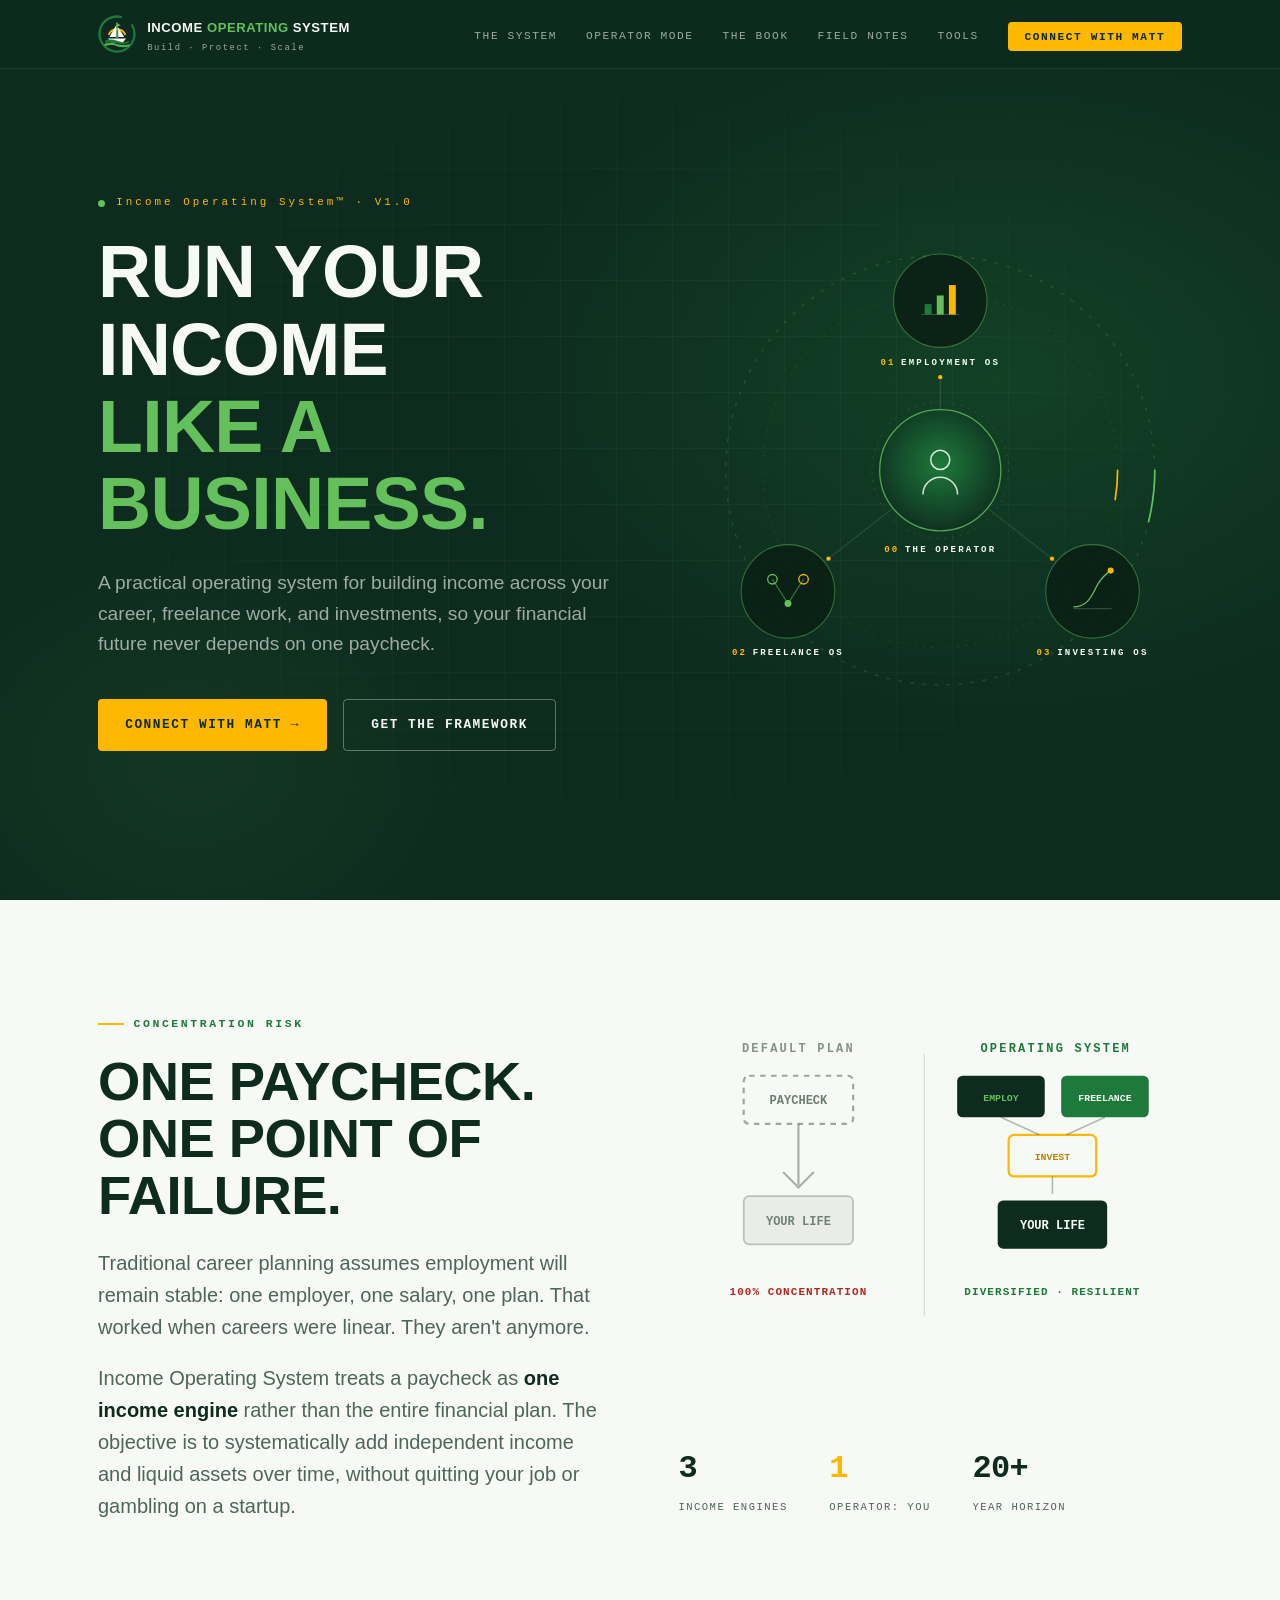
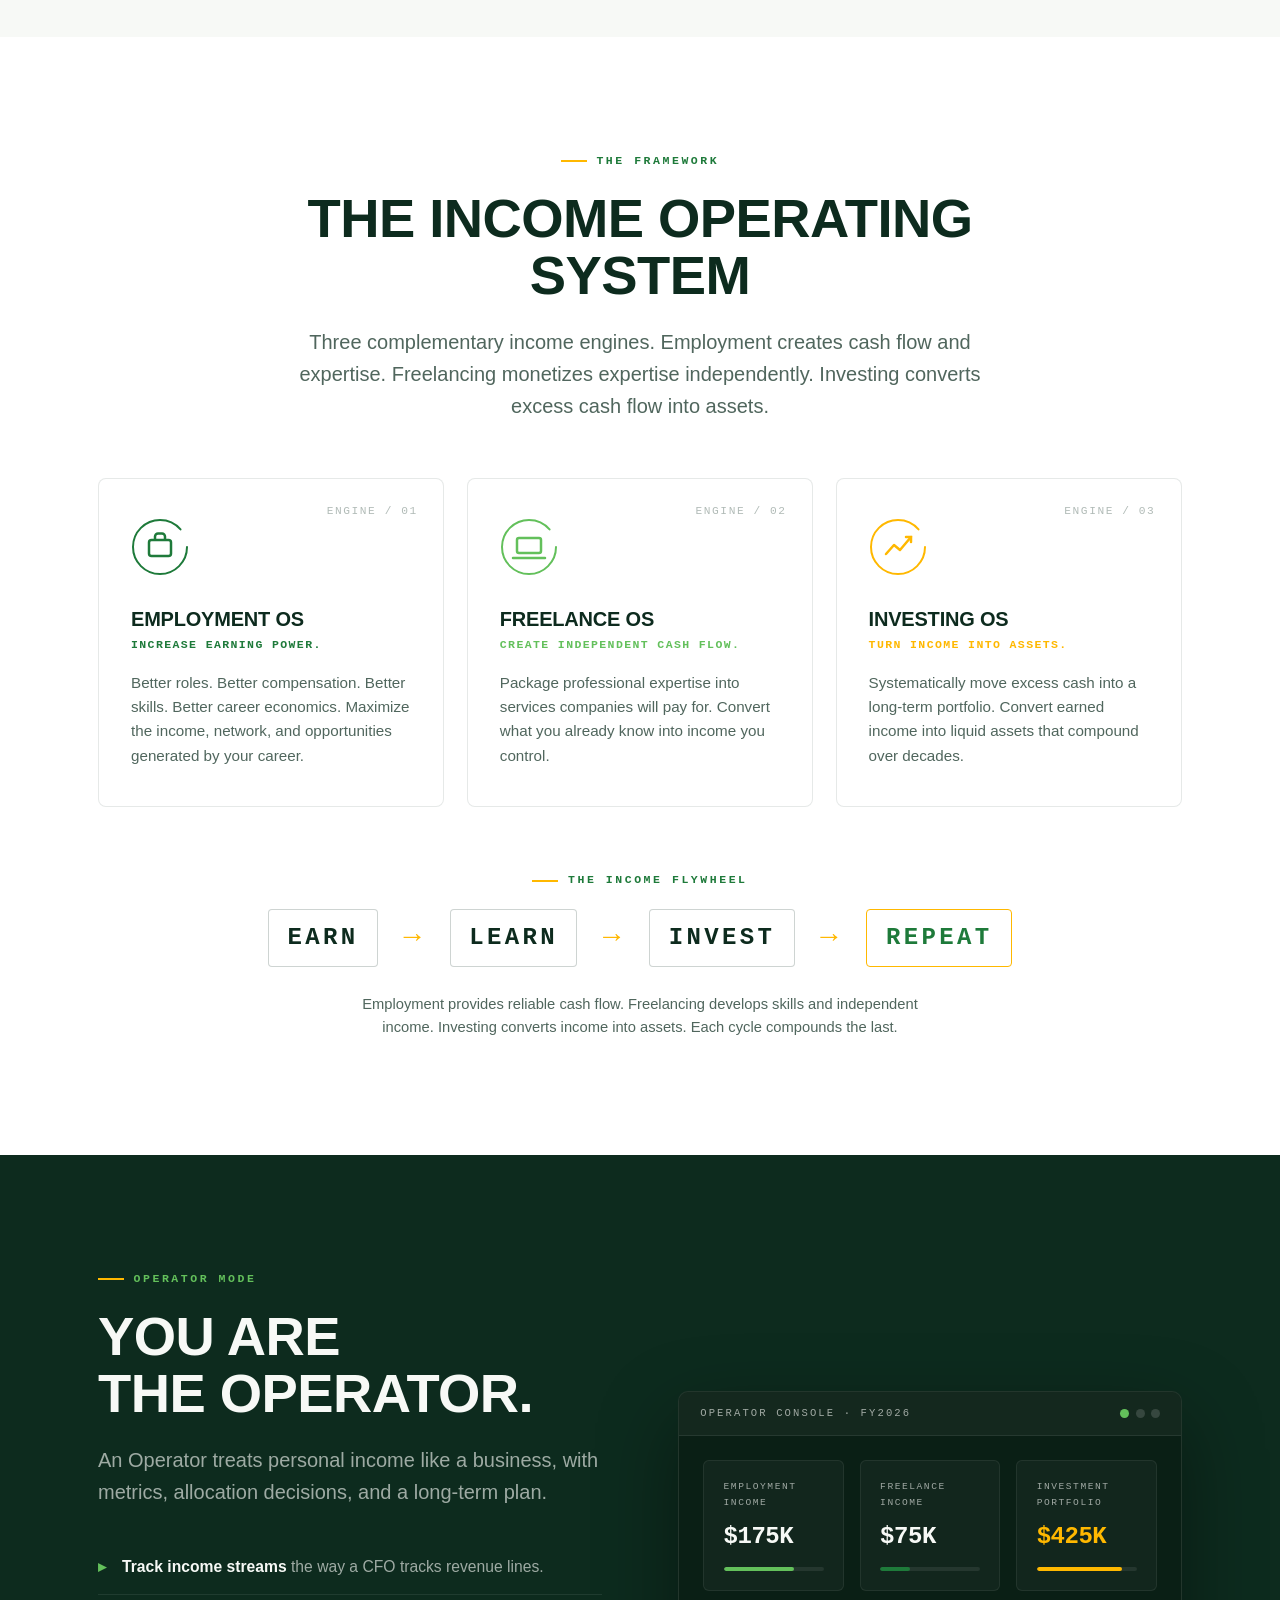
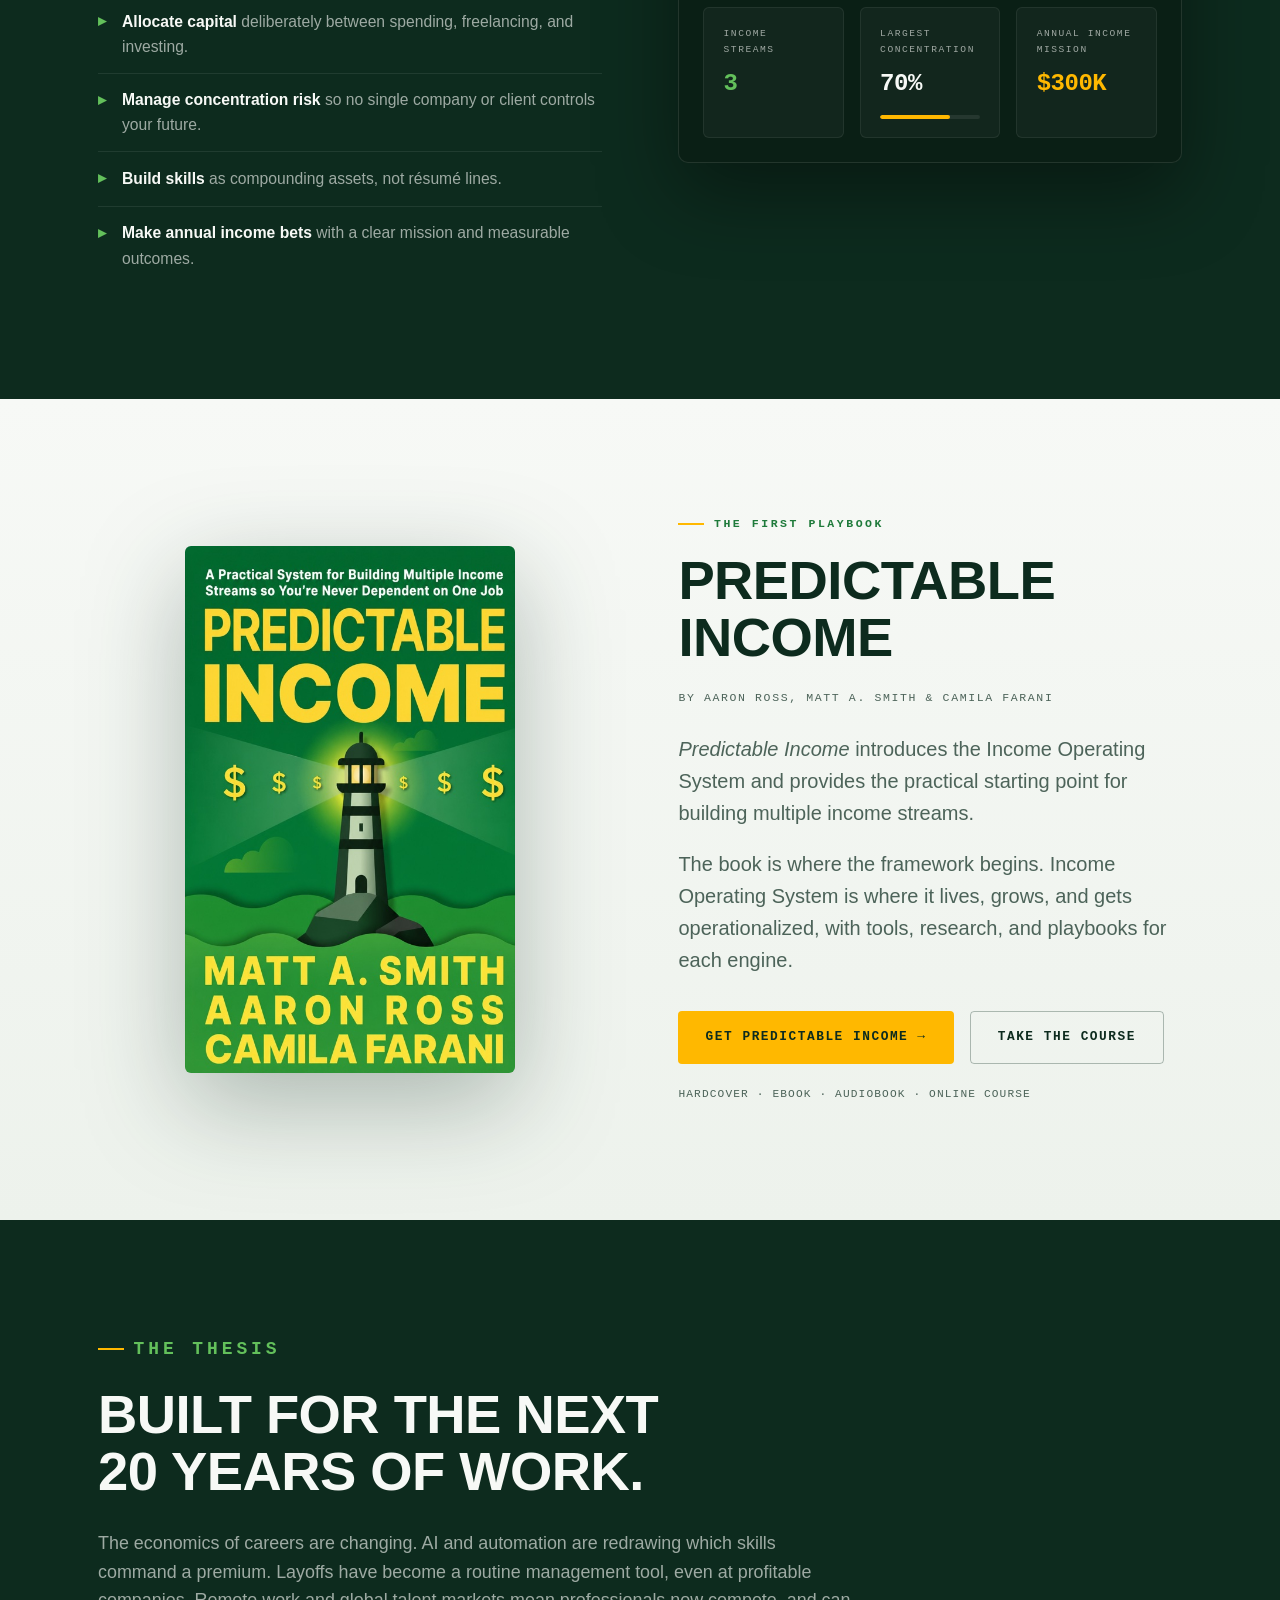
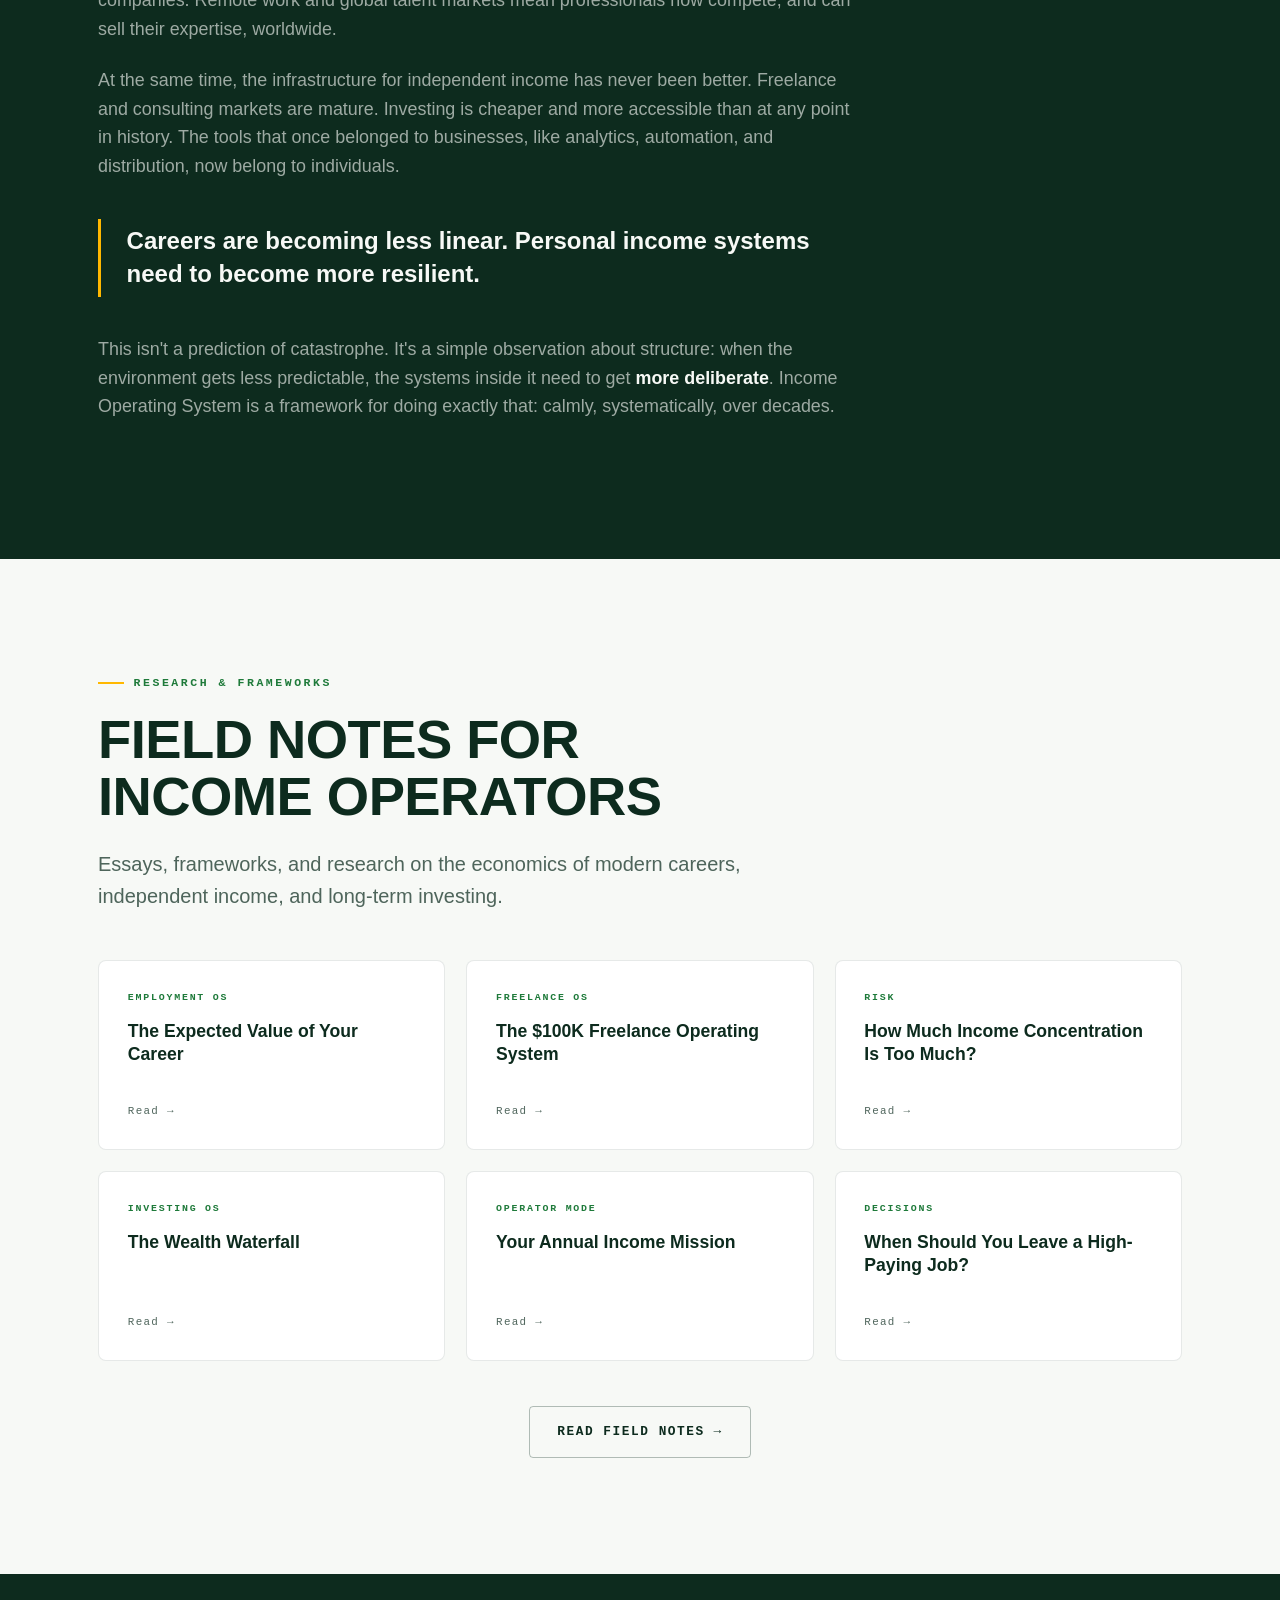
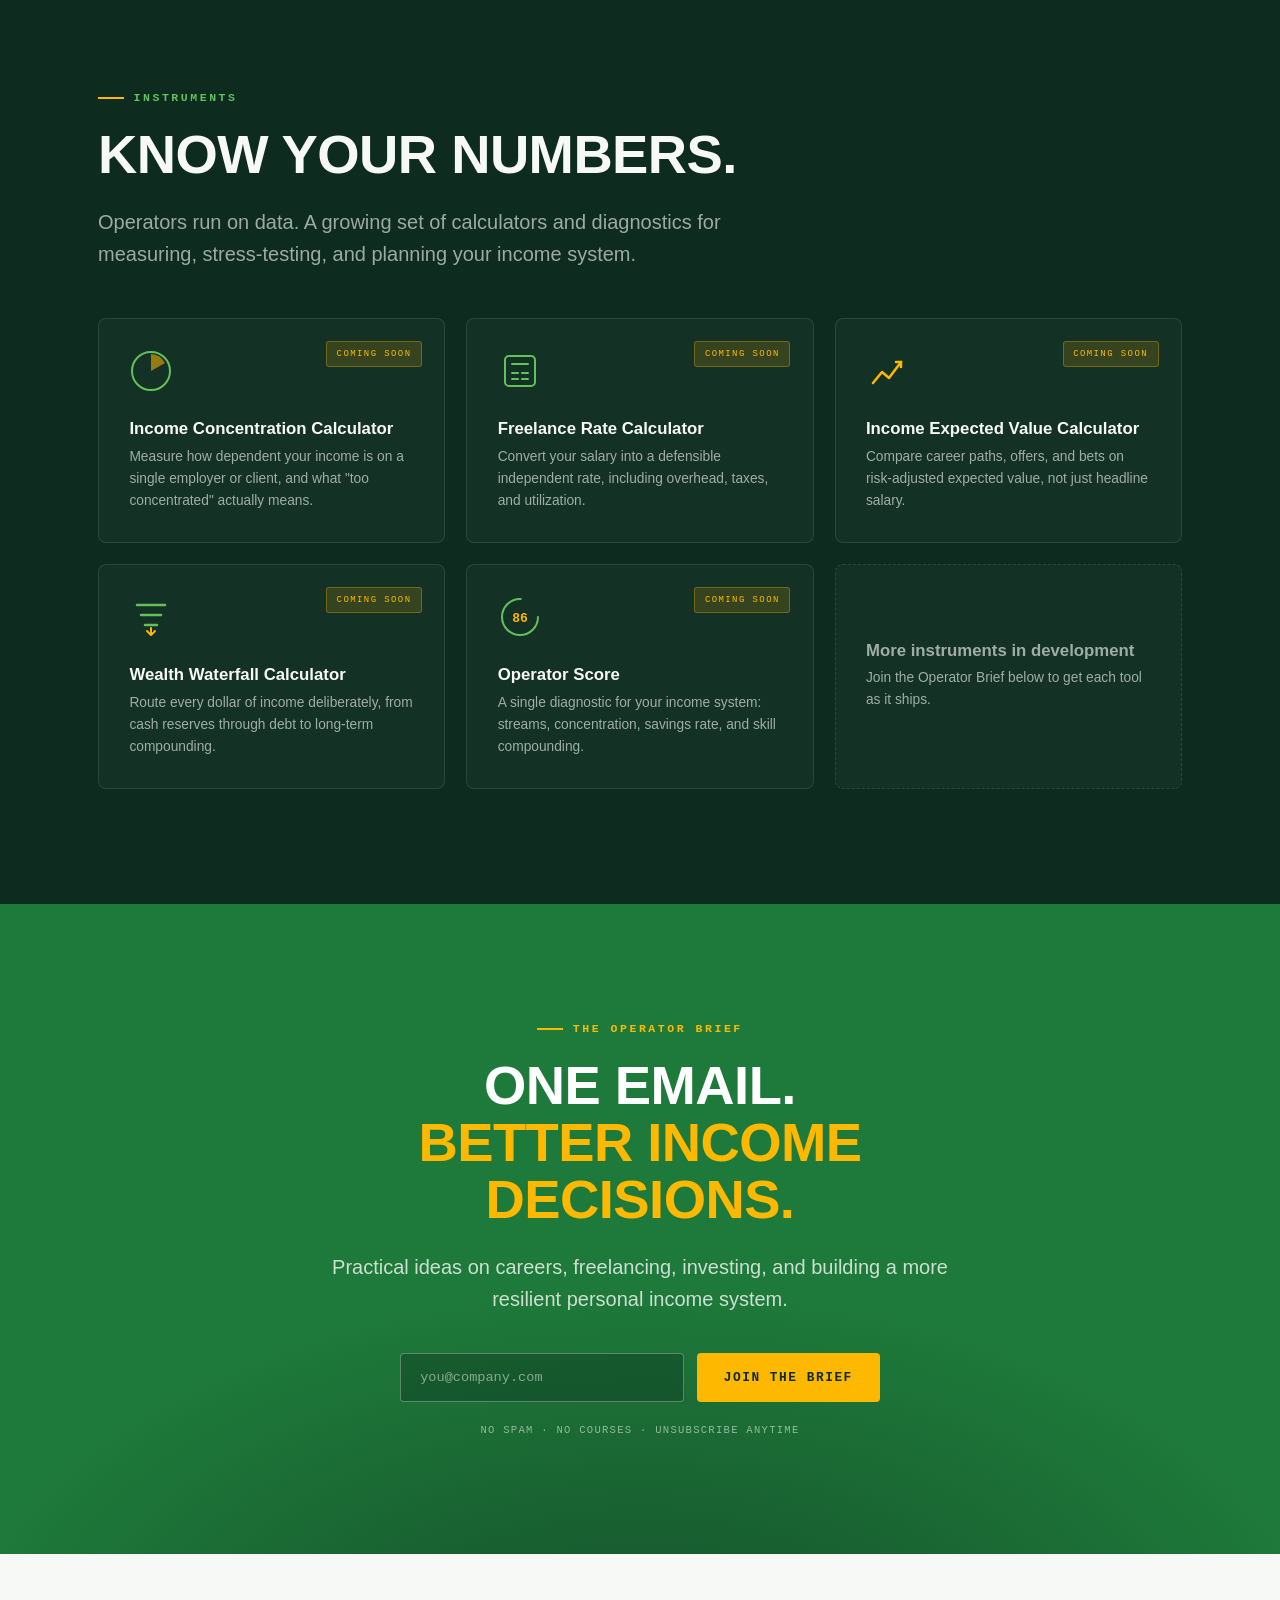
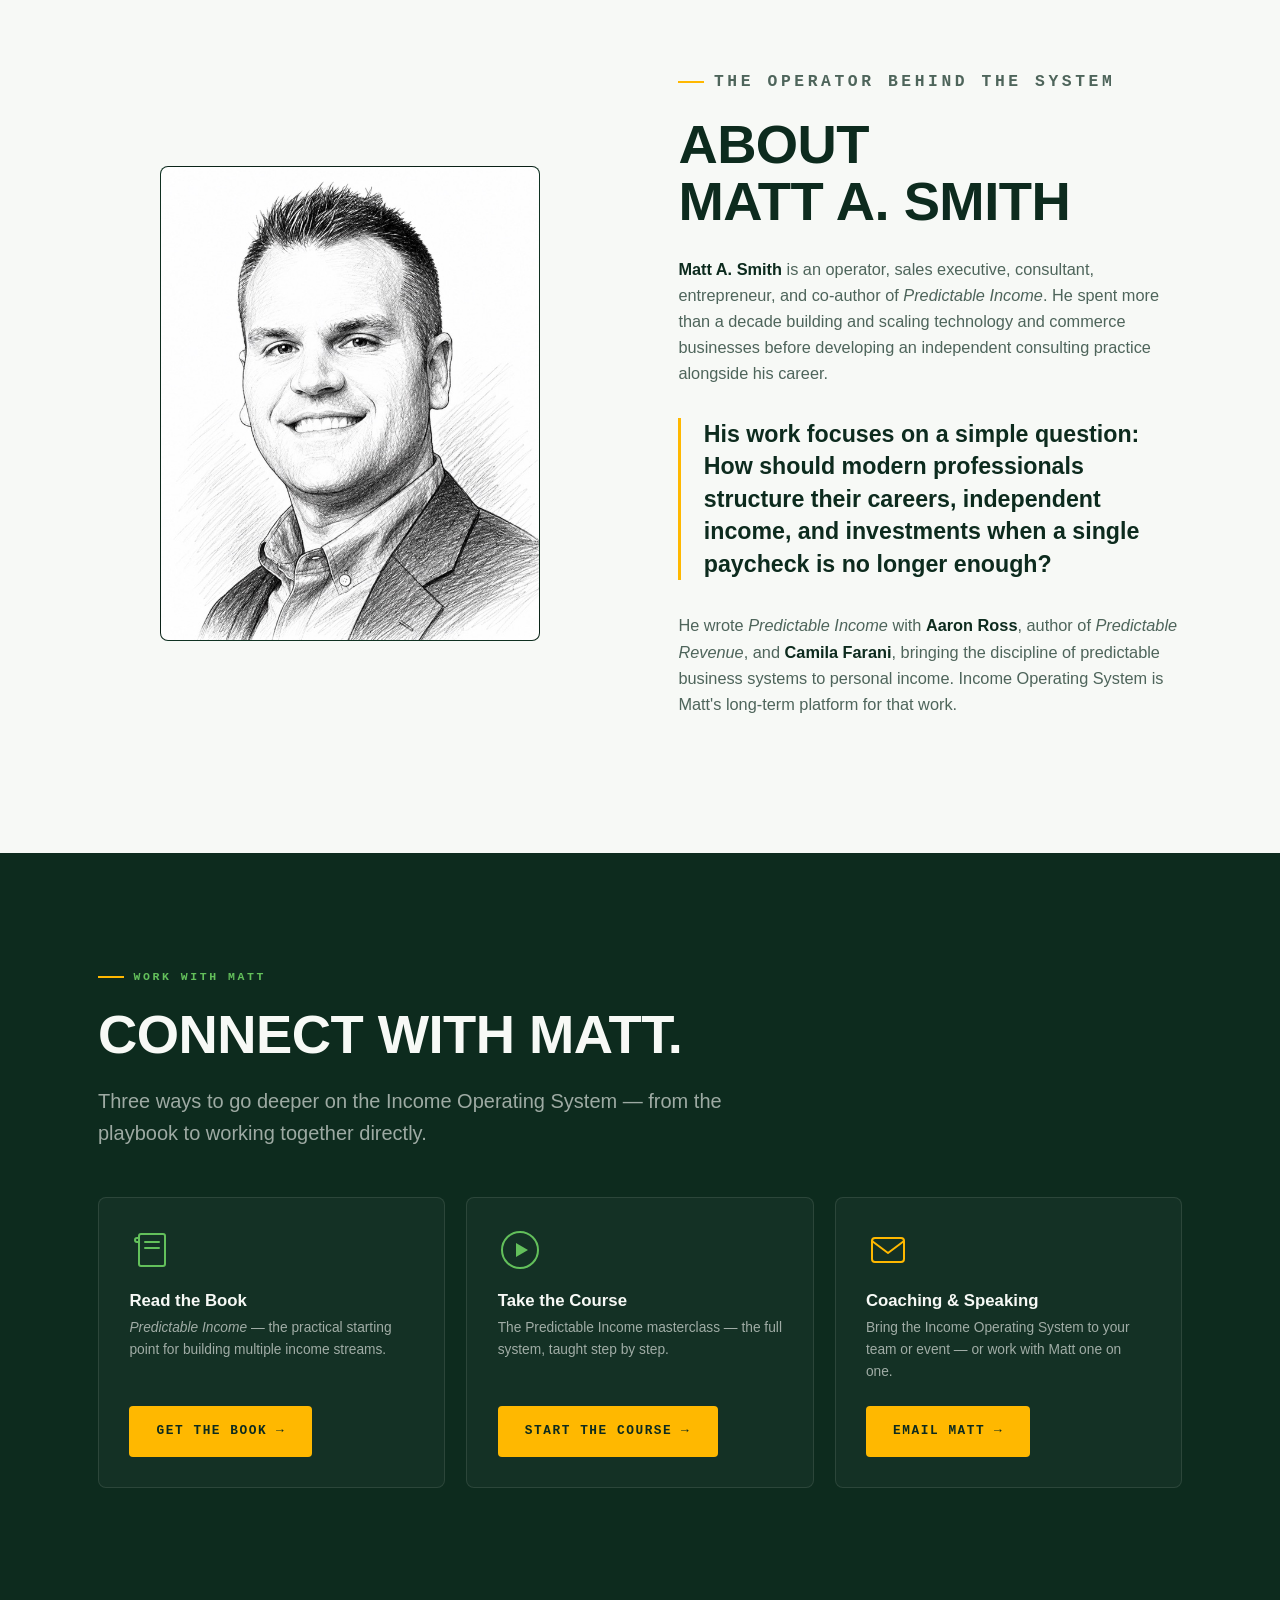
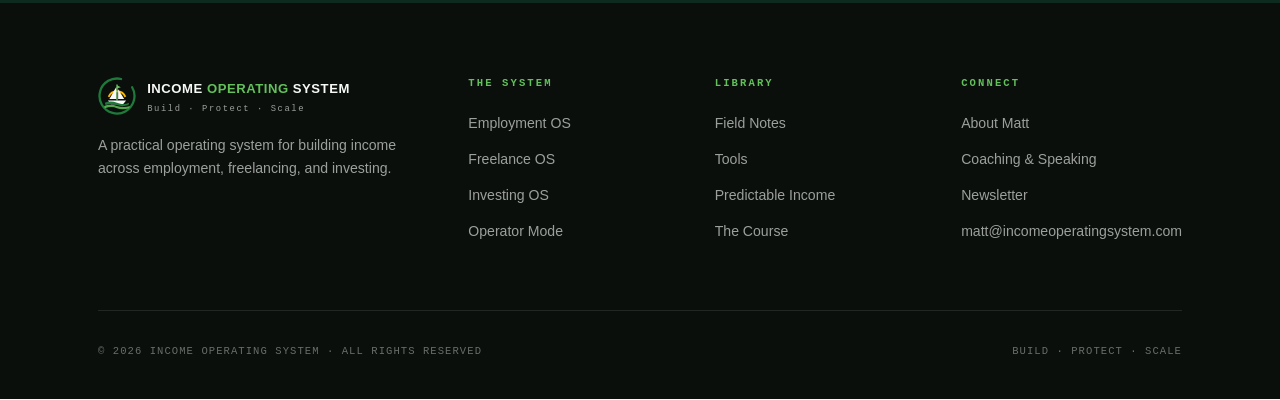
==== commit a1d16454: "Make connecting with Matt the primary CTA; add Connect section Co-Authored-By: Claude Fable 5 <norep" ====
--- a/index.html
+++ b/index.html
@@ -266,7 +266,7 @@
       <li><a href="#book">The Book</a></li>
       <li><a href="#fieldnotes">Field Notes</a></li>
       <li><a href="#tools">Tools</a></li>
-      <li><a href="#brief" class="nav-cta">Join the Brief</a></li>
+      <li><a href="#connect" class="nav-cta">Connect with Matt</a></li>
     </ul>
   </div>
 </nav>
@@ -280,8 +280,8 @@
       <h1>Run Your Income<br><span class="accent">Like a Business.</span></h1>
       <p class="hero-sub">A practical operating system for building income across your career, freelance work, and investments, so your financial future never depends on one paycheck.</p>
       <div class="hero-ctas">
-        <a class="btn btn-gold" href="#system">Get the Framework <span class="arrow">→</span></a>
-        <a class="btn btn-ghost" href="https://predictableincome.io/" target="_blank" rel="noopener">Read Predictable Income</a>
+        <a class="btn btn-gold" href="#connect">Connect with Matt <span class="arrow">→</span></a>
+        <a class="btn btn-ghost" href="#system">Get the Framework</a>
       </div>
     </div>
     <div>
@@ -598,6 +598,37 @@
   </div>
 </section>
 
+<!-- ============ CONNECT ============ -->
+<section id="connect" class="dark">
+  <div class="wrap">
+    <div class="reveal" style="max-width:46rem">
+      <p class="eyebrow on-dark">Work with Matt</p>
+      <h2>Connect with Matt.</h2>
+      <p class="lede">Three ways to go deeper on the Income Operating System — from the playbook to working together directly.</p>
+    </div>
+    <div class="tools-grid" style="grid-template-columns:repeat(3,1fr)">
+      <div class="tool-card reveal" style="display:flex;flex-direction:column">
+        <svg class="t-icon" viewBox="0 0 44 44"><rect x="10" y="6" width="26" height="32" rx="2" fill="none" stroke="#63C05B" stroke-width="2"/><path d="M10 10 h-2 a2 2 0 0 0 0 4 h2 M16 14 h14 M16 20 h14" stroke="#63C05B" stroke-width="2" stroke-linecap="round" fill="none"/></svg>
+        <h3>Read the Book</h3>
+        <p style="flex:1"><i>Predictable Income</i> — the practical starting point for building multiple income streams.</p>
+        <div style="margin-top:1.4rem"><a class="btn btn-gold" href="https://www.amazon.com/Predictable-Income-Practical-Building-Dependent/dp/0984380299/" target="_blank" rel="noopener">Get the Book <span class="arrow">→</span></a></div>
+      </div>
+      <div class="tool-card reveal d1" style="display:flex;flex-direction:column">
+        <svg class="t-icon" viewBox="0 0 44 44"><circle cx="22" cy="22" r="18" fill="none" stroke="#63C05B" stroke-width="2"/><path d="M18 15 L30 22 L18 29 Z" fill="#63C05B"/></svg>
+        <h3>Take the Course</h3>
+        <p style="flex:1">The Predictable Income masterclass — the full system, taught step by step.</p>
+        <div style="margin-top:1.4rem"><a class="btn btn-gold" href="https://www.udemy.com/course/predictable-income/" target="_blank" rel="noopener">Start the Course <span class="arrow">→</span></a></div>
+      </div>
+      <div class="tool-card reveal d2" style="display:flex;flex-direction:column">
+        <svg class="t-icon" viewBox="0 0 44 44"><rect x="6" y="10" width="32" height="24" rx="3" fill="none" stroke="#FFB800" stroke-width="2"/><path d="M6 13 L22 25 L38 13" fill="none" stroke="#FFB800" stroke-width="2" stroke-linecap="round" stroke-linejoin="round"/></svg>
+        <h3>Coaching &amp; Speaking</h3>
+        <p style="flex:1">Bring the Income Operating System to your team or event — or work with Matt one on one.</p>
+        <div style="margin-top:1.4rem"><a class="btn btn-gold" href="mailto:matt@incomeoperatingsystem.com?subject=Coaching%20%2F%20Speaking%20Inquiry">Email Matt <span class="arrow">→</span></a></div>
+      </div>
+    </div>
+  </div>
+</section>
+
 <!-- ============ FOOTER ============ -->
 <footer>
   <div class="wrap">
@@ -641,6 +672,7 @@
         <h4>Connect</h4>
         <ul>
           <li><a href="#about">About Matt</a></li>
+          <li><a href="#connect">Coaching &amp; Speaking</a></li>
           <li><a href="#brief">Newsletter</a></li>
           <li><a href="mailto:matt@incomeoperatingsystem.com">matt@incomeoperatingsystem.com</a></li>
         </ul>
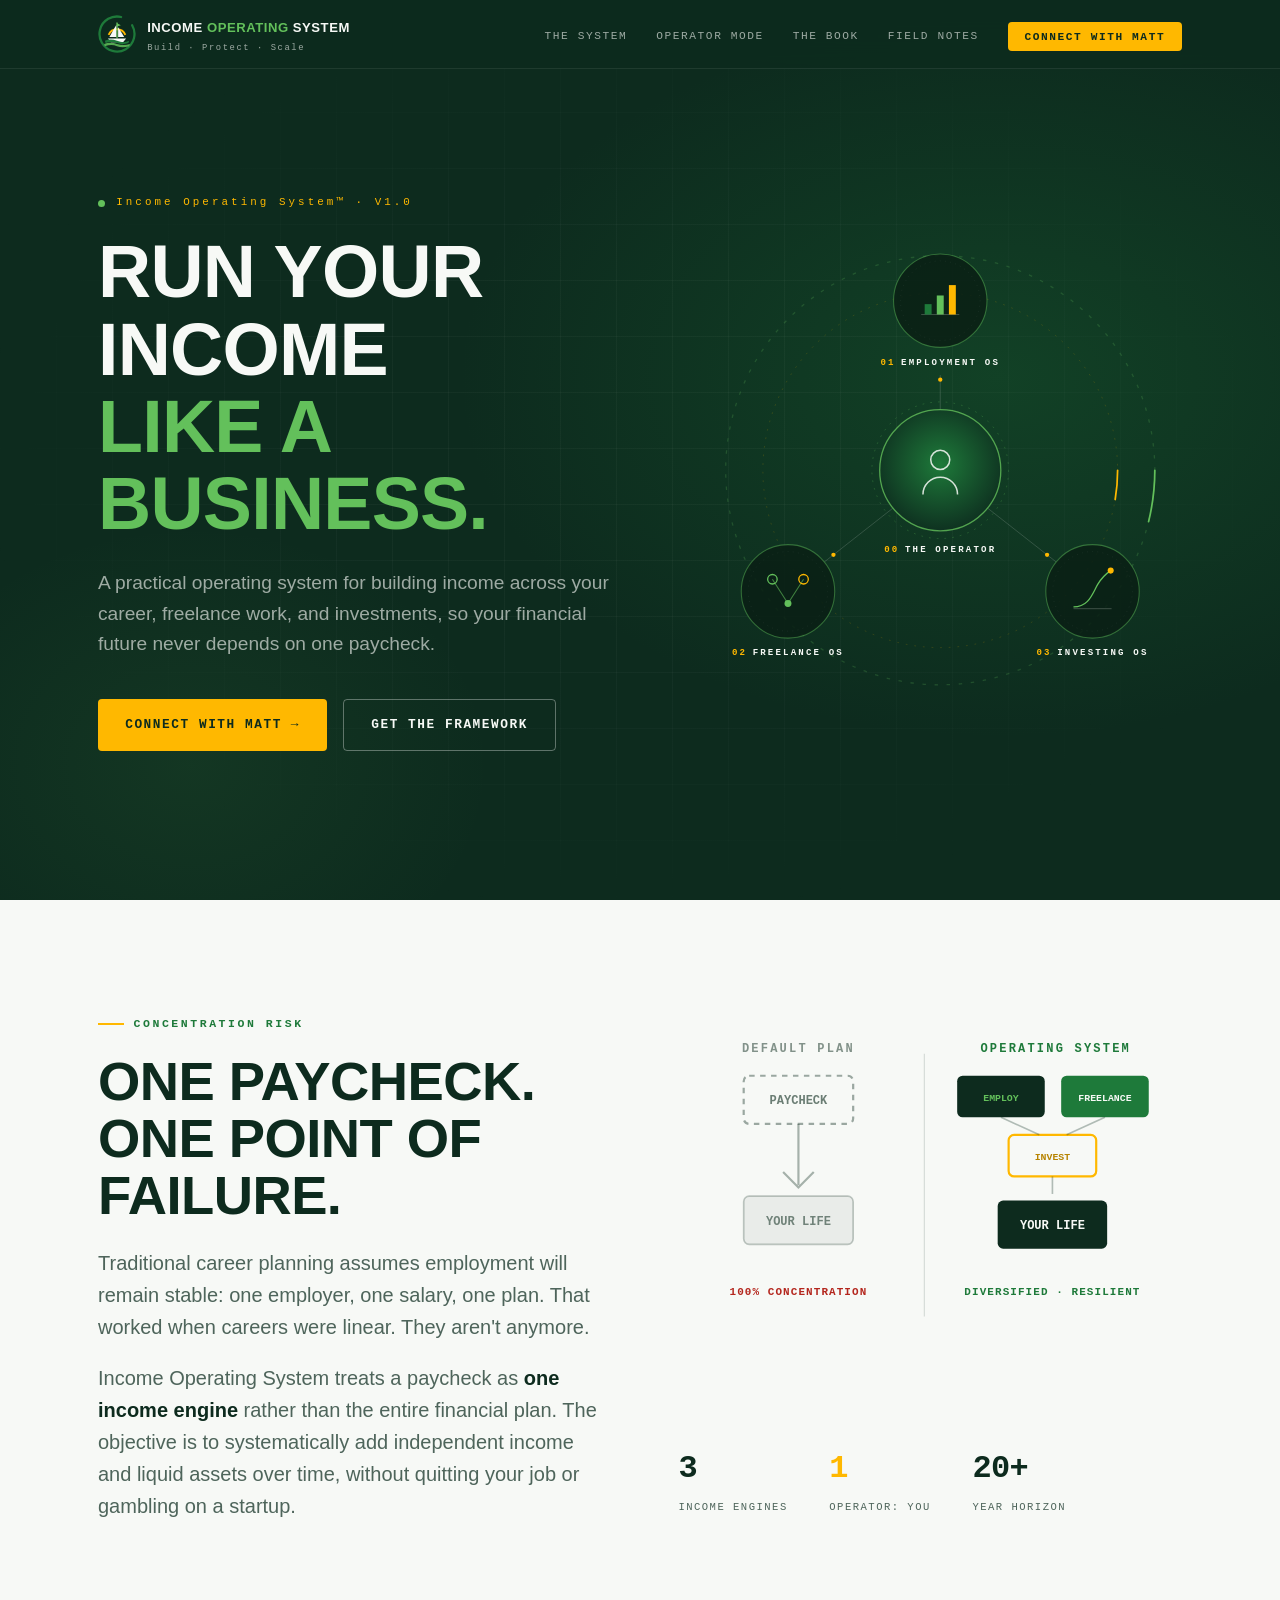
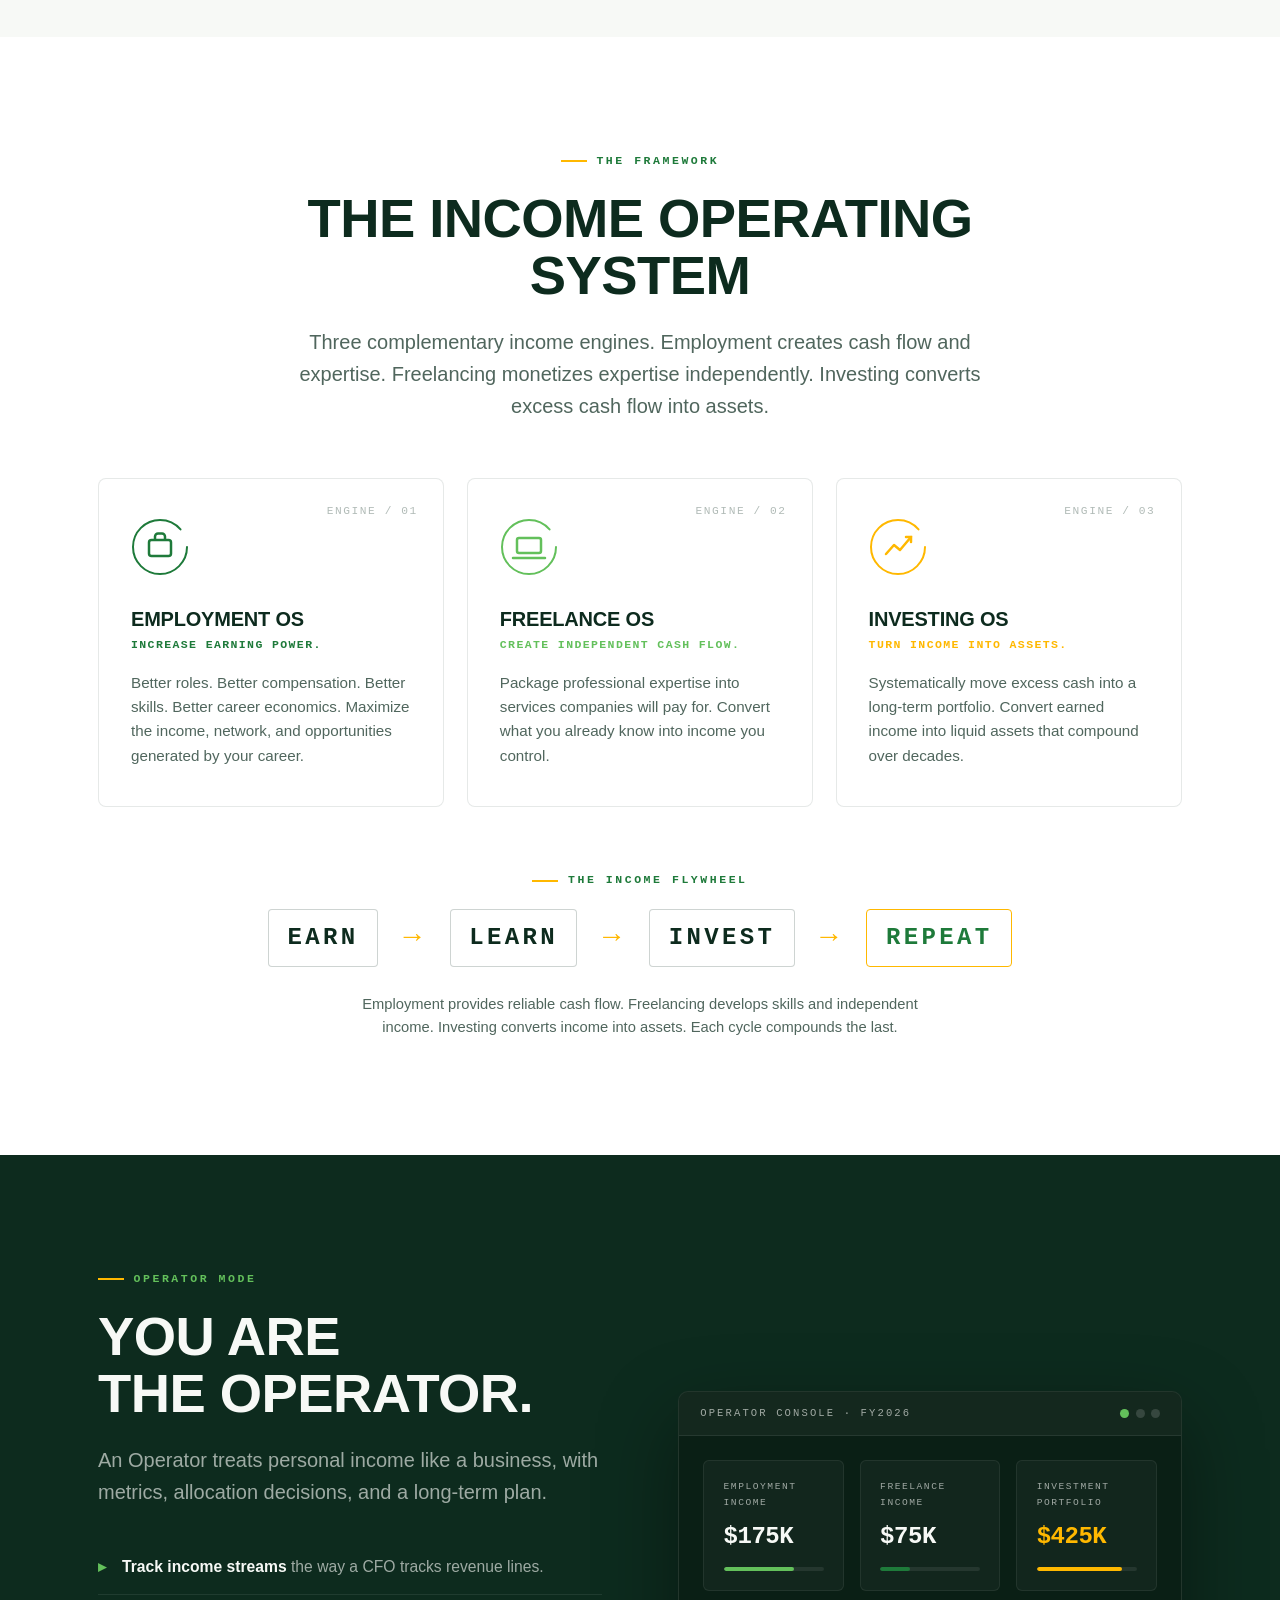
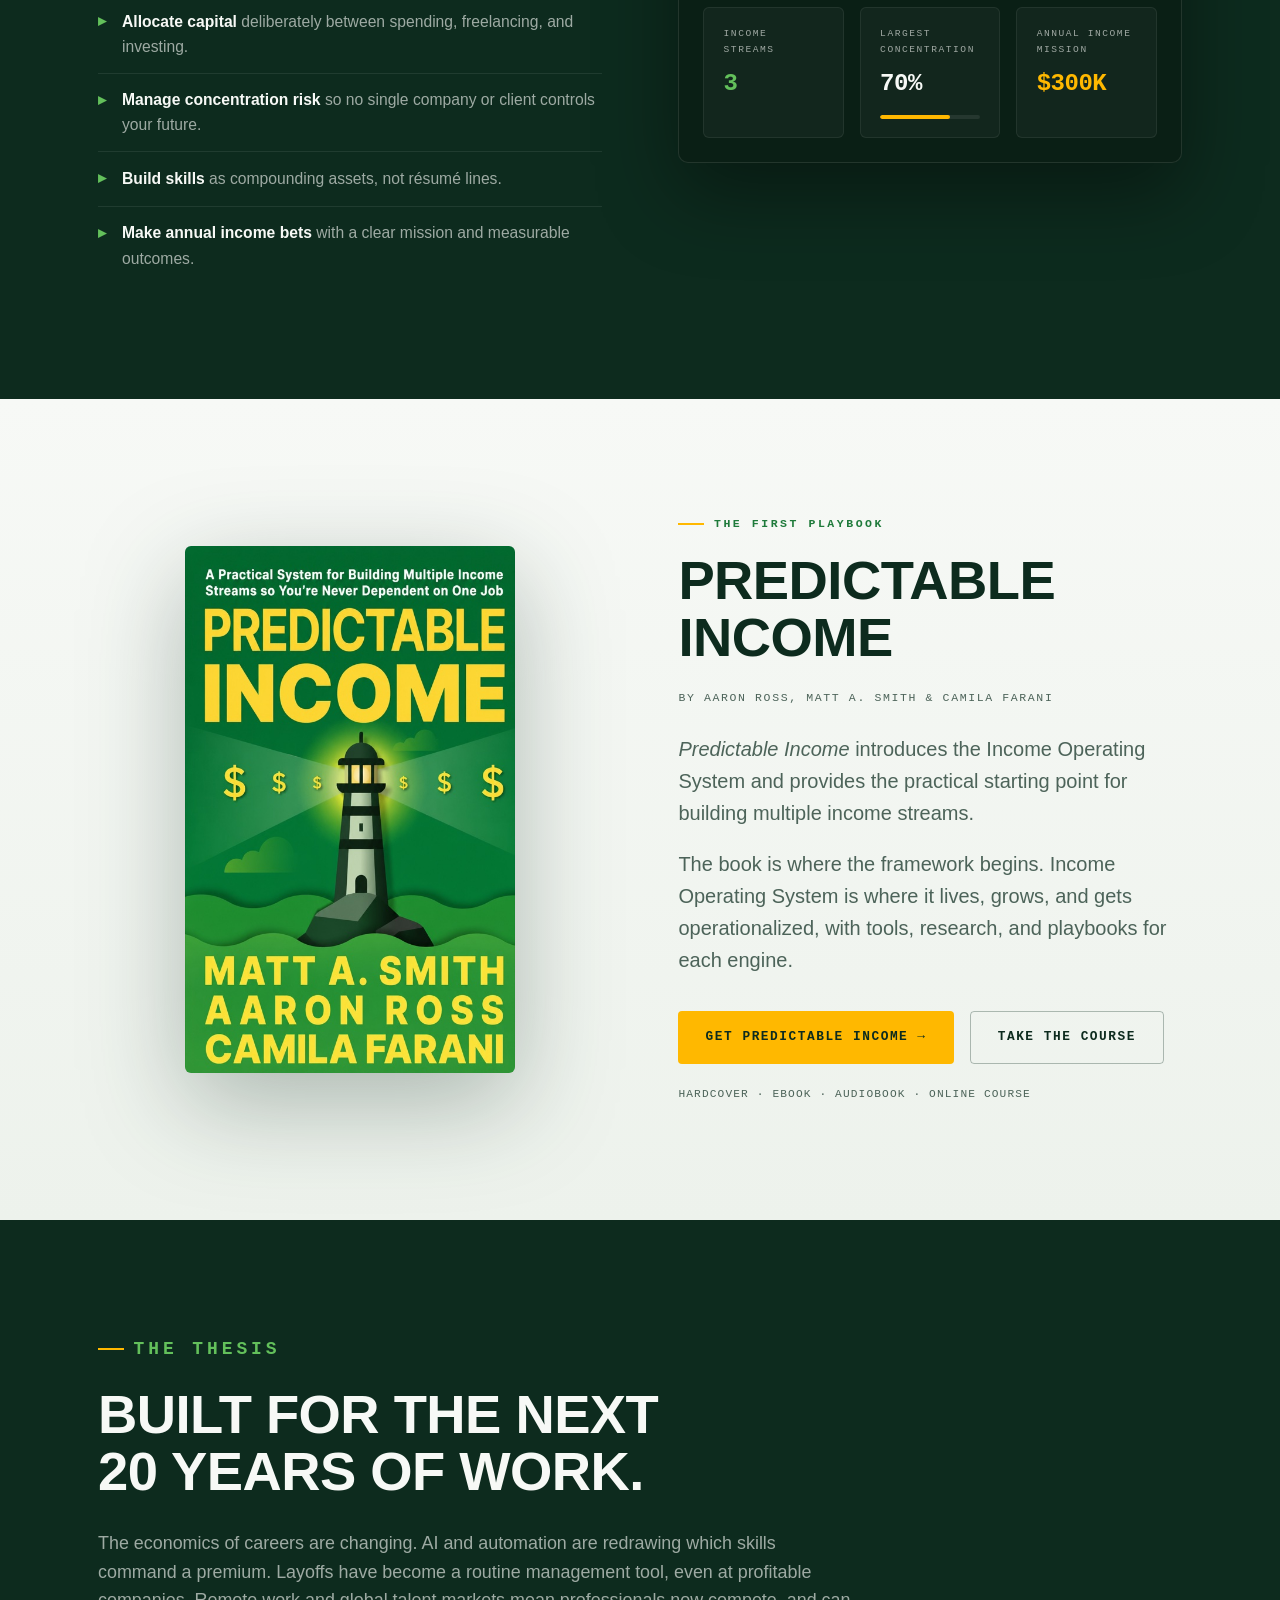
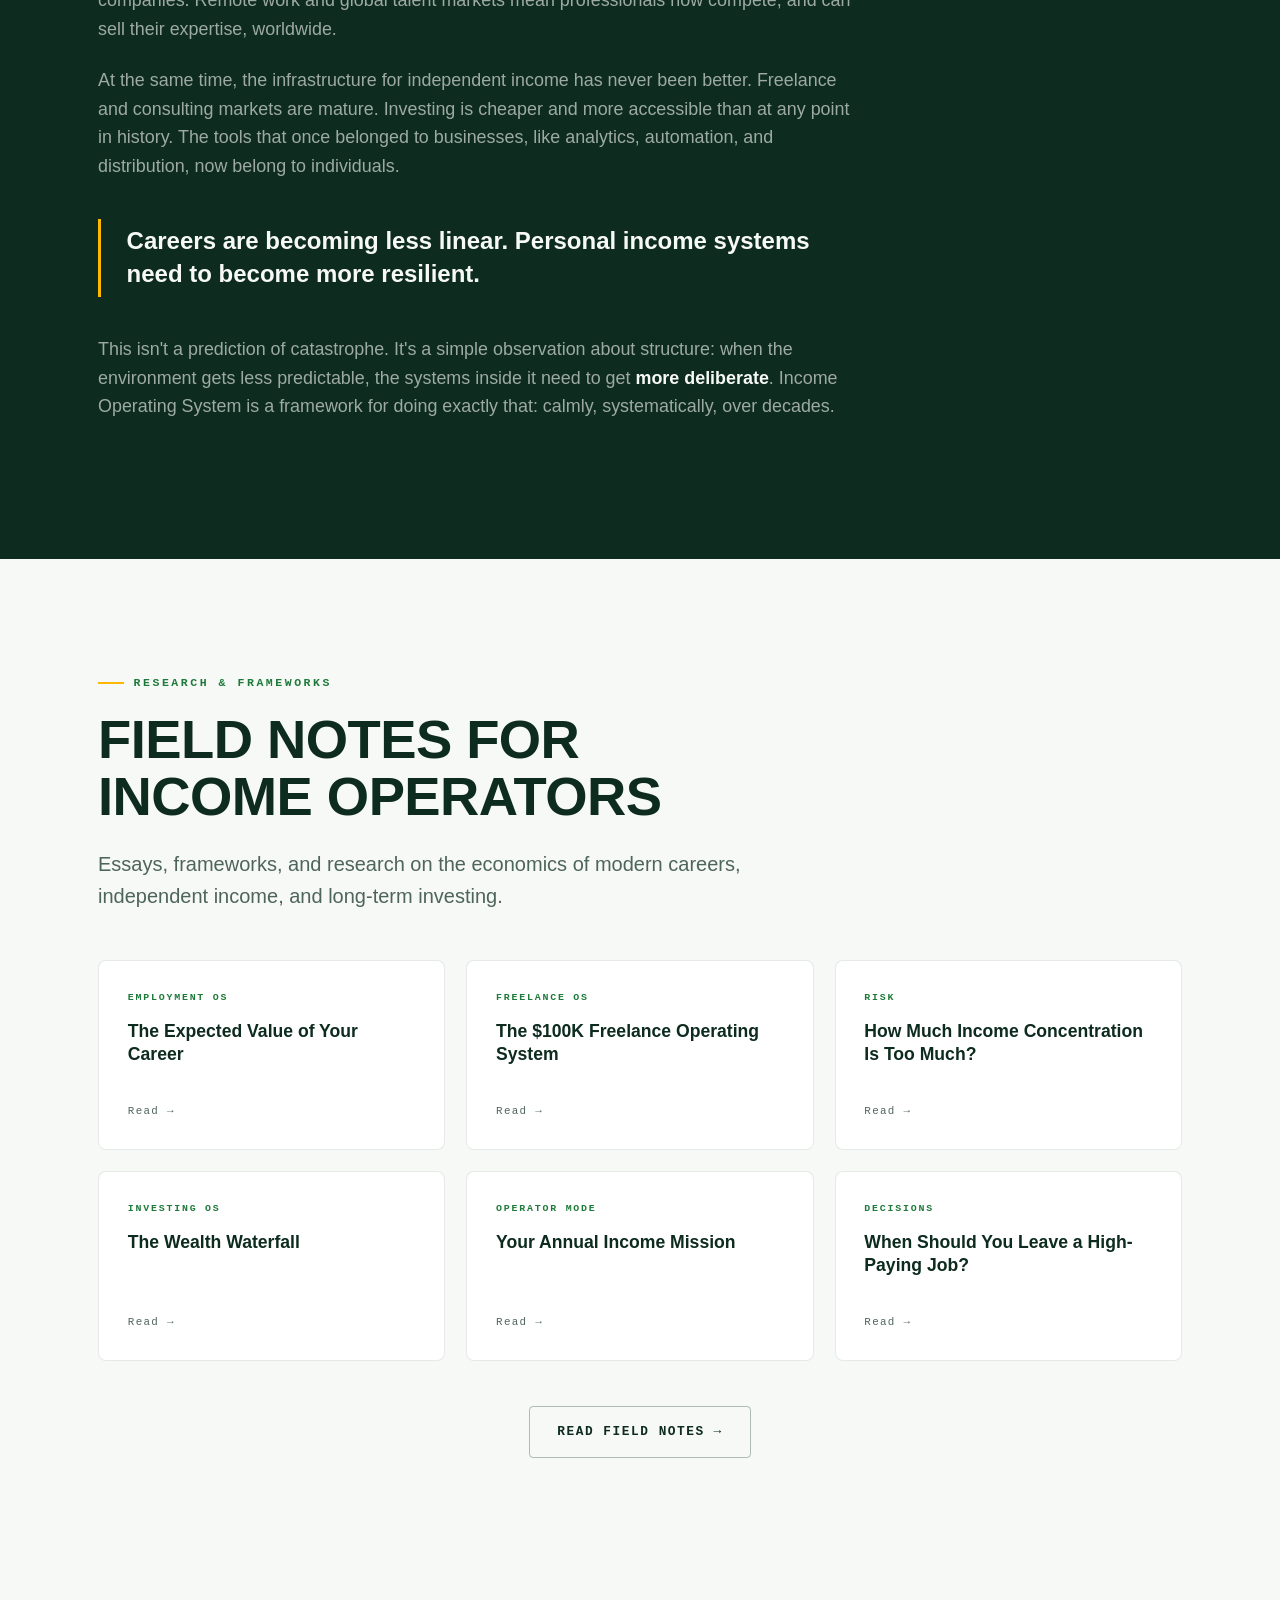
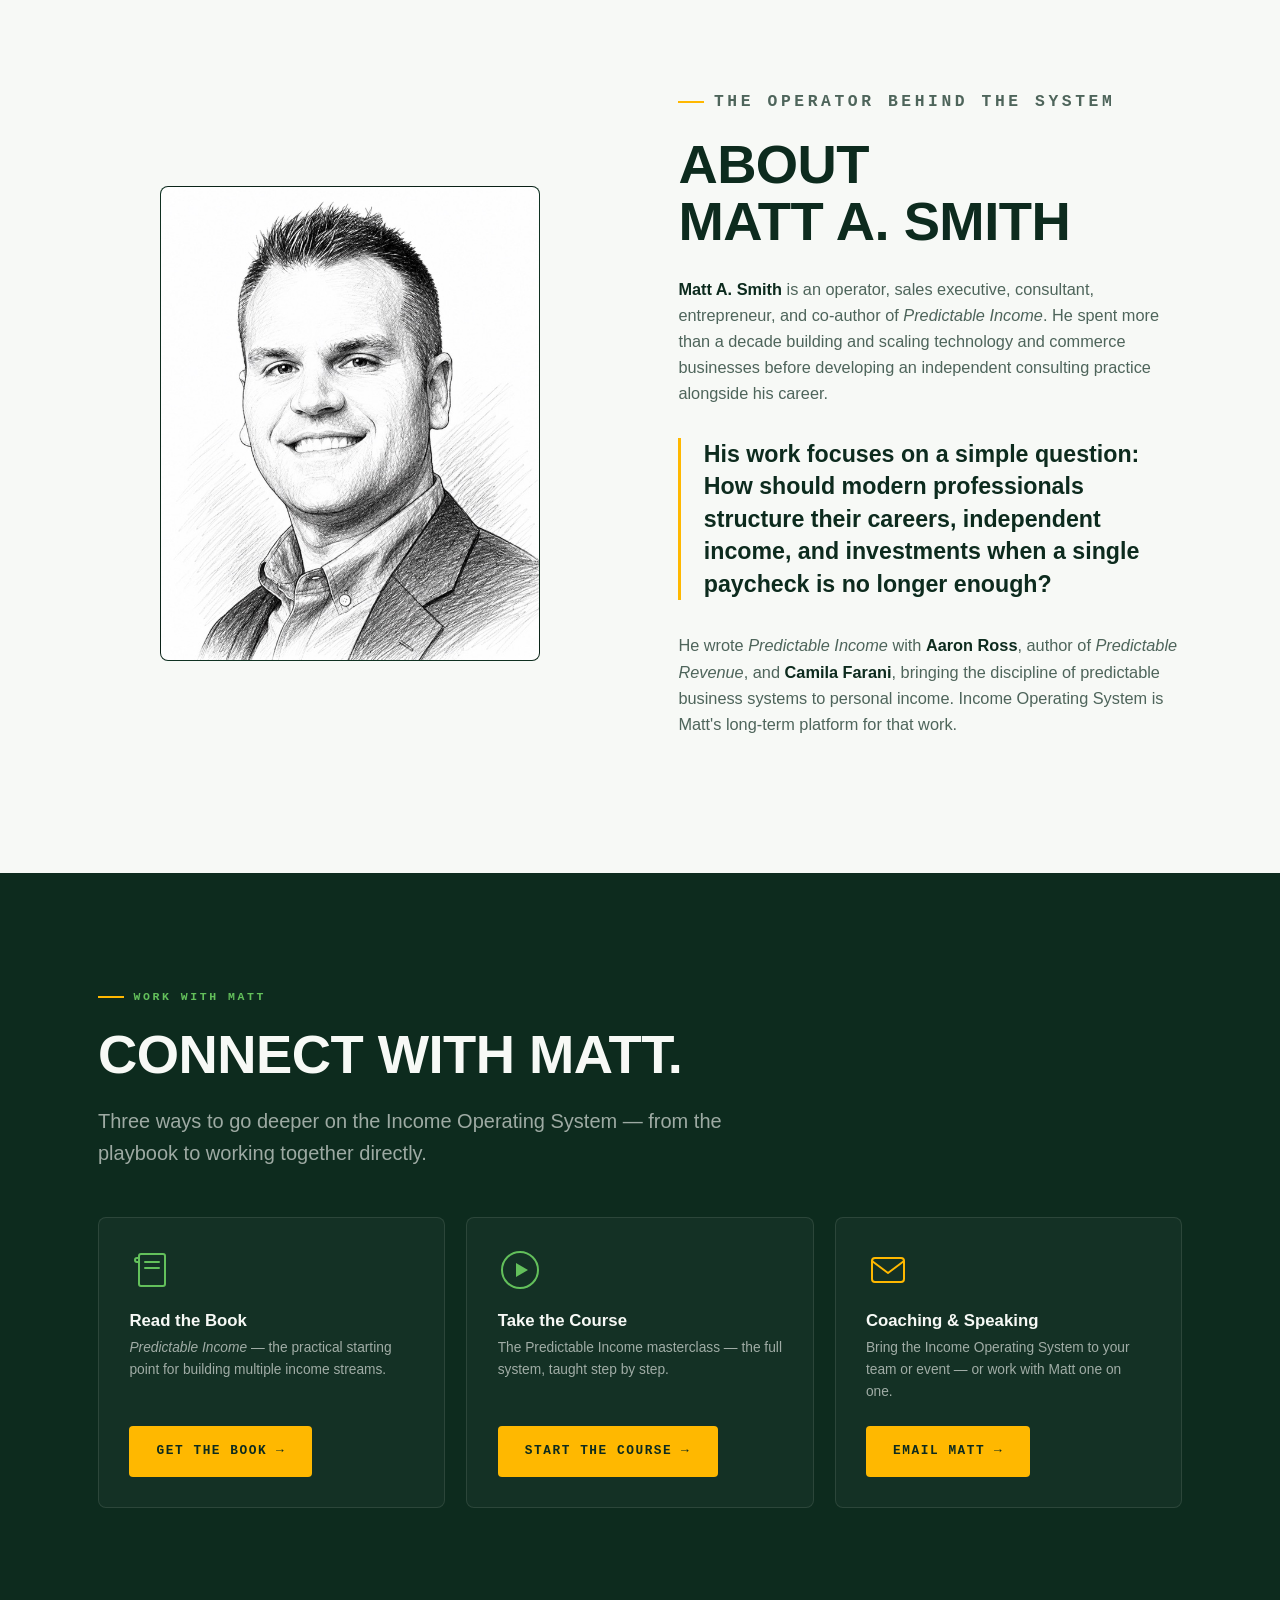
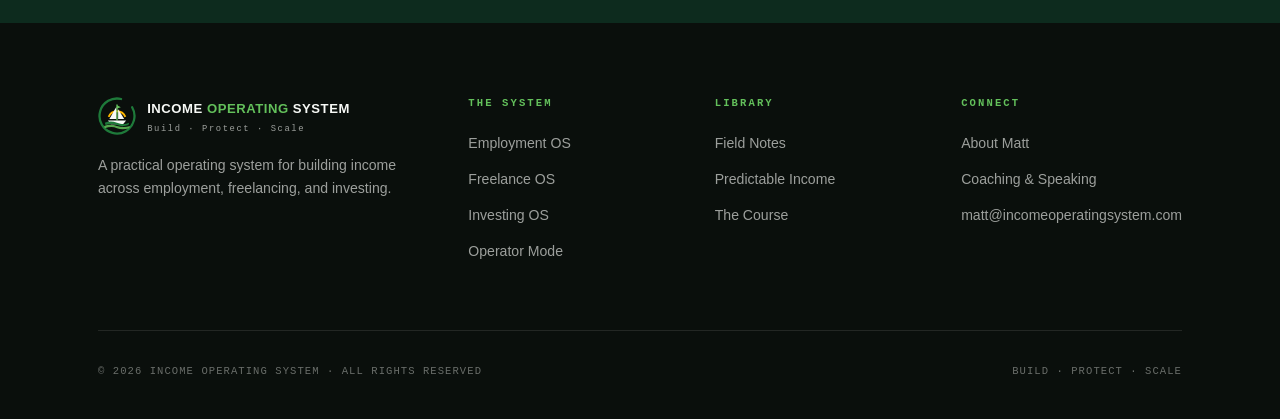
==== commit 62f168f4: "Remove tools/calculators section and email list Co-Authored-By: Claude Fable 5 <noreply@anthropic.co" ====
--- a/index.html
+++ b/index.html
@@ -265,7 +265,6 @@
       <li><a href="#operator">Operator Mode</a></li>
       <li><a href="#book">The Book</a></li>
       <li><a href="#fieldnotes">Field Notes</a></li>
-      <li><a href="#tools">Tools</a></li>
       <li><a href="#connect" class="nav-cta">Connect with Matt</a></li>
     </ul>
   </div>
@@ -536,50 +535,6 @@
   </div>
 </section>
 
-<!-- ============ TOOLS ============ -->
-<section id="tools" class="dark">
-  <div class="wrap">
-    <div class="reveal" style="max-width:46rem">
-      <p class="eyebrow on-dark">Instruments</p>
-      <h2>Know Your Numbers.</h2>
-      <p class="lede">Operators run on data. A growing set of calculators and diagnostics for measuring, stress-testing, and planning your income system.</p>
-    </div>
-    <div class="tools-grid">
-      <div class="tool-card reveal"><span class="badge soon">Coming Soon</span>
-        <svg class="t-icon" viewBox="0 0 44 44"><circle cx="22" cy="22" r="19" fill="none" stroke="#63C05B" stroke-width="2"/><path d="M22 22 L22 5 A17 17 0 0 1 36 14 Z" fill="rgba(255,184,0,.55)"/></svg>
-        <h3>Income Concentration Calculator</h3><p>Measure how dependent your income is on a single employer or client, and what "too concentrated" actually means.</p></div>
-      <div class="tool-card reveal d1"><span class="badge soon">Coming Soon</span>
-        <svg class="t-icon" viewBox="0 0 44 44"><rect x="7" y="7" width="30" height="30" rx="4" fill="none" stroke="#63C05B" stroke-width="2"/><path d="M14 24 h6 M24 24 h6 M14 30 h6 M24 30 h6 M14 15 h16" stroke="#63C05B" stroke-width="2" stroke-linecap="round"/></svg>
-        <h3>Freelance Rate Calculator</h3><p>Convert your salary into a defensible independent rate, including overhead, taxes, and utilization.</p></div>
-      <div class="tool-card reveal d2"><span class="badge soon">Coming Soon</span>
-        <svg class="t-icon" viewBox="0 0 44 44"><path d="M7 34 l9-11 7 6 12-16" fill="none" stroke="#FFB800" stroke-width="2.5" stroke-linecap="round" stroke-linejoin="round"/><path d="M30 13 h5 v5" fill="none" stroke="#FFB800" stroke-width="2.5" stroke-linecap="round"/></svg>
-        <h3>Income Expected Value Calculator</h3><p>Compare career paths, offers, and bets on risk-adjusted expected value, not just headline salary.</p></div>
-      <div class="tool-card reveal"><span class="badge soon">Coming Soon</span>
-        <svg class="t-icon" viewBox="0 0 44 44"><path d="M8 10 h28 M12 20 h20 M16 30 h12" stroke="#63C05B" stroke-width="2.5" stroke-linecap="round"/><path d="M22 33 v5 M18 36 l4 4 4-4" stroke="#FFB800" stroke-width="2" stroke-linecap="round" stroke-linejoin="round"/></svg>
-        <h3>Wealth Waterfall Calculator</h3><p>Route every dollar of income deliberately, from cash reserves through debt to long-term compounding.</p></div>
-      <div class="tool-card reveal d1"><span class="badge soon">Coming Soon</span>
-        <svg class="t-icon" viewBox="0 0 44 44"><circle cx="22" cy="22" r="18" fill="none" stroke="#63C05B" stroke-width="2" stroke-dasharray="85 30" stroke-linecap="round"/><text x="22" y="27" text-anchor="middle" fill="#FFB800" font-family="ui-monospace,Menlo,monospace" font-size="13" font-weight="700">86</text></svg>
-        <h3>Operator Score</h3><p>A single diagnostic for your income system: streams, concentration, savings rate, and skill compounding.</p></div>
-      <div class="tool-card reveal d2" style="display:flex;flex-direction:column;justify-content:center;align-items:flex-start;border-style:dashed">
-        <h3 style="color:var(--paper-60)">More instruments in development</h3><p>Join the Operator Brief below to get each tool as it ships.</p></div>
-    </div>
-  </div>
-</section>
-
-<!-- ============ BRIEF ============ -->
-<section id="brief" class="brief">
-  <div class="wrap">
-    <p class="eyebrow" style="justify-content:center;color:var(--gold)">The Operator Brief</p>
-    <h2 class="reveal">One Email.<br><span class="gold">Better Income Decisions.</span></h2>
-    <p class="lede reveal" style="margin:1.2rem auto 0;color:rgba(247,249,246,.8)">Practical ideas on careers, freelancing, investing, and building a more resilient personal income system.</p>
-    <form class="brief-form reveal" onsubmit="event.preventDefault();this.innerHTML='<p style=\'font-family:var(--mono);letter-spacing:.1em;color:#FFB800\'>▸ CONFIRMED. WELCOME, OPERATOR.</p>'">
-      <input type="email" required placeholder="you@company.com" aria-label="Email address">
-      <button class="btn btn-gold" type="submit">Join the Brief</button>
-    </form>
-    <p class="brief-note">NO SPAM · NO COURSES · UNSUBSCRIBE ANYTIME</p>
-  </div>
-</section>
-
 <!-- ============ ABOUT ============ -->
 <section id="about" class="about">
   <div class="wrap two-col">
@@ -663,7 +618,6 @@
         <h4>Library</h4>
         <ul>
           <li><a href="#fieldnotes">Field Notes</a></li>
-          <li><a href="#tools">Tools</a></li>
           <li><a href="https://predictableincome.io/" target="_blank" rel="noopener">Predictable Income</a></li>
           <li><a href="https://www.udemy.com/course/predictable-income/" target="_blank" rel="noopener">The Course</a></li>
         </ul>
@@ -673,7 +627,6 @@
         <ul>
           <li><a href="#about">About Matt</a></li>
           <li><a href="#connect">Coaching &amp; Speaking</a></li>
-          <li><a href="#brief">Newsletter</a></li>
           <li><a href="mailto:matt@incomeoperatingsystem.com">matt@incomeoperatingsystem.com</a></li>
         </ul>
       </div>
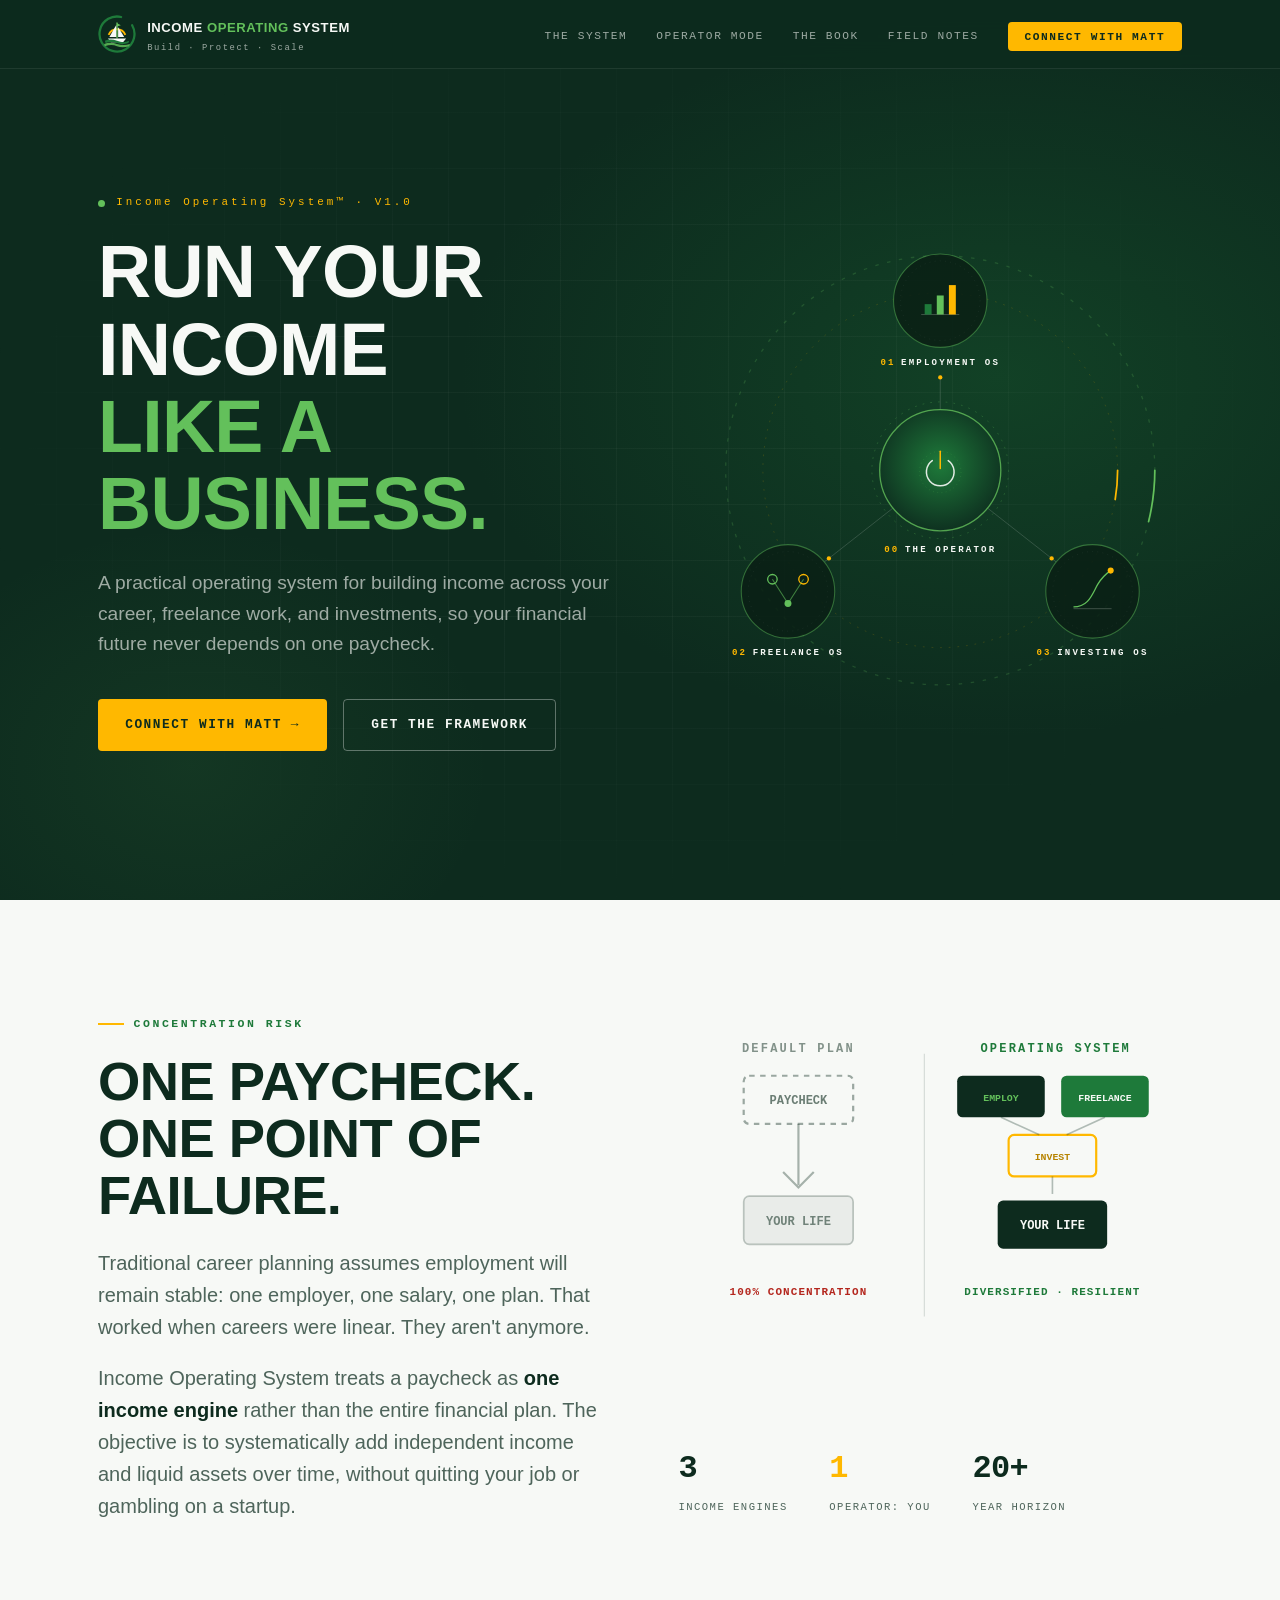
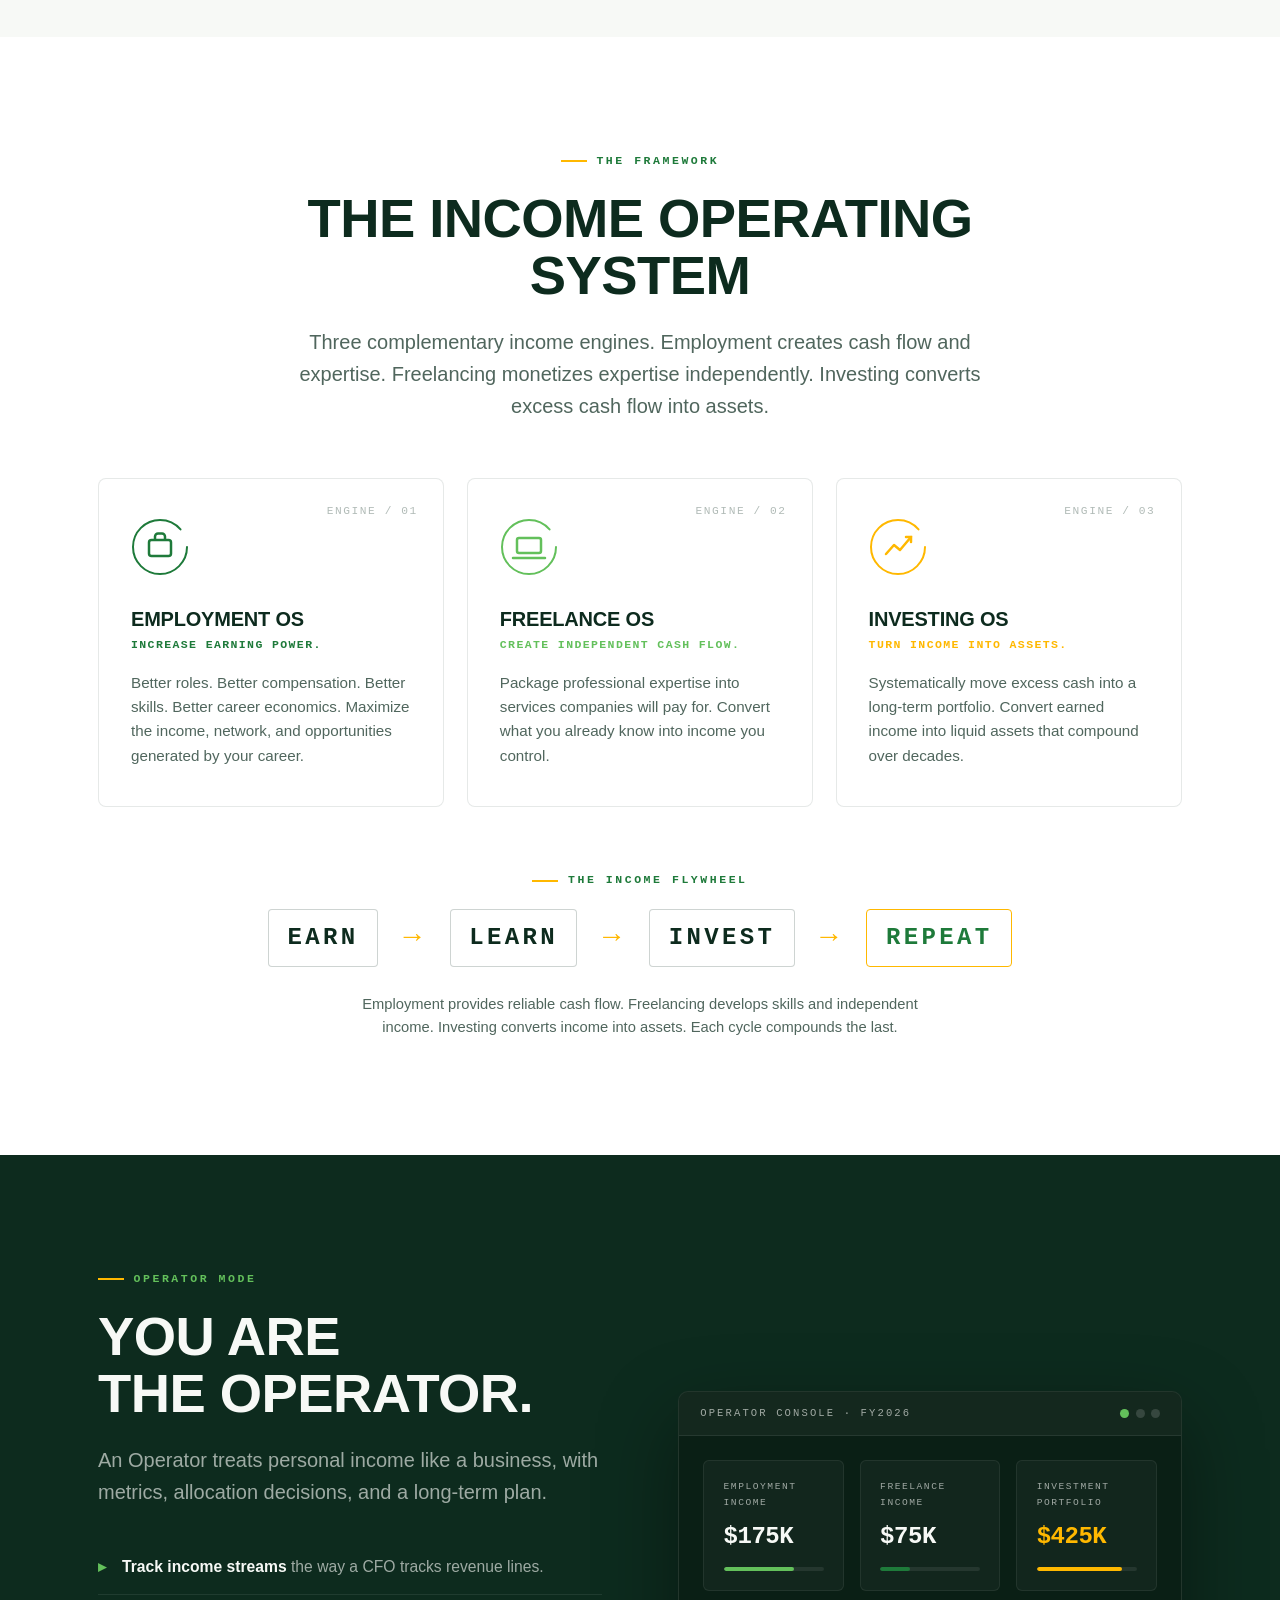
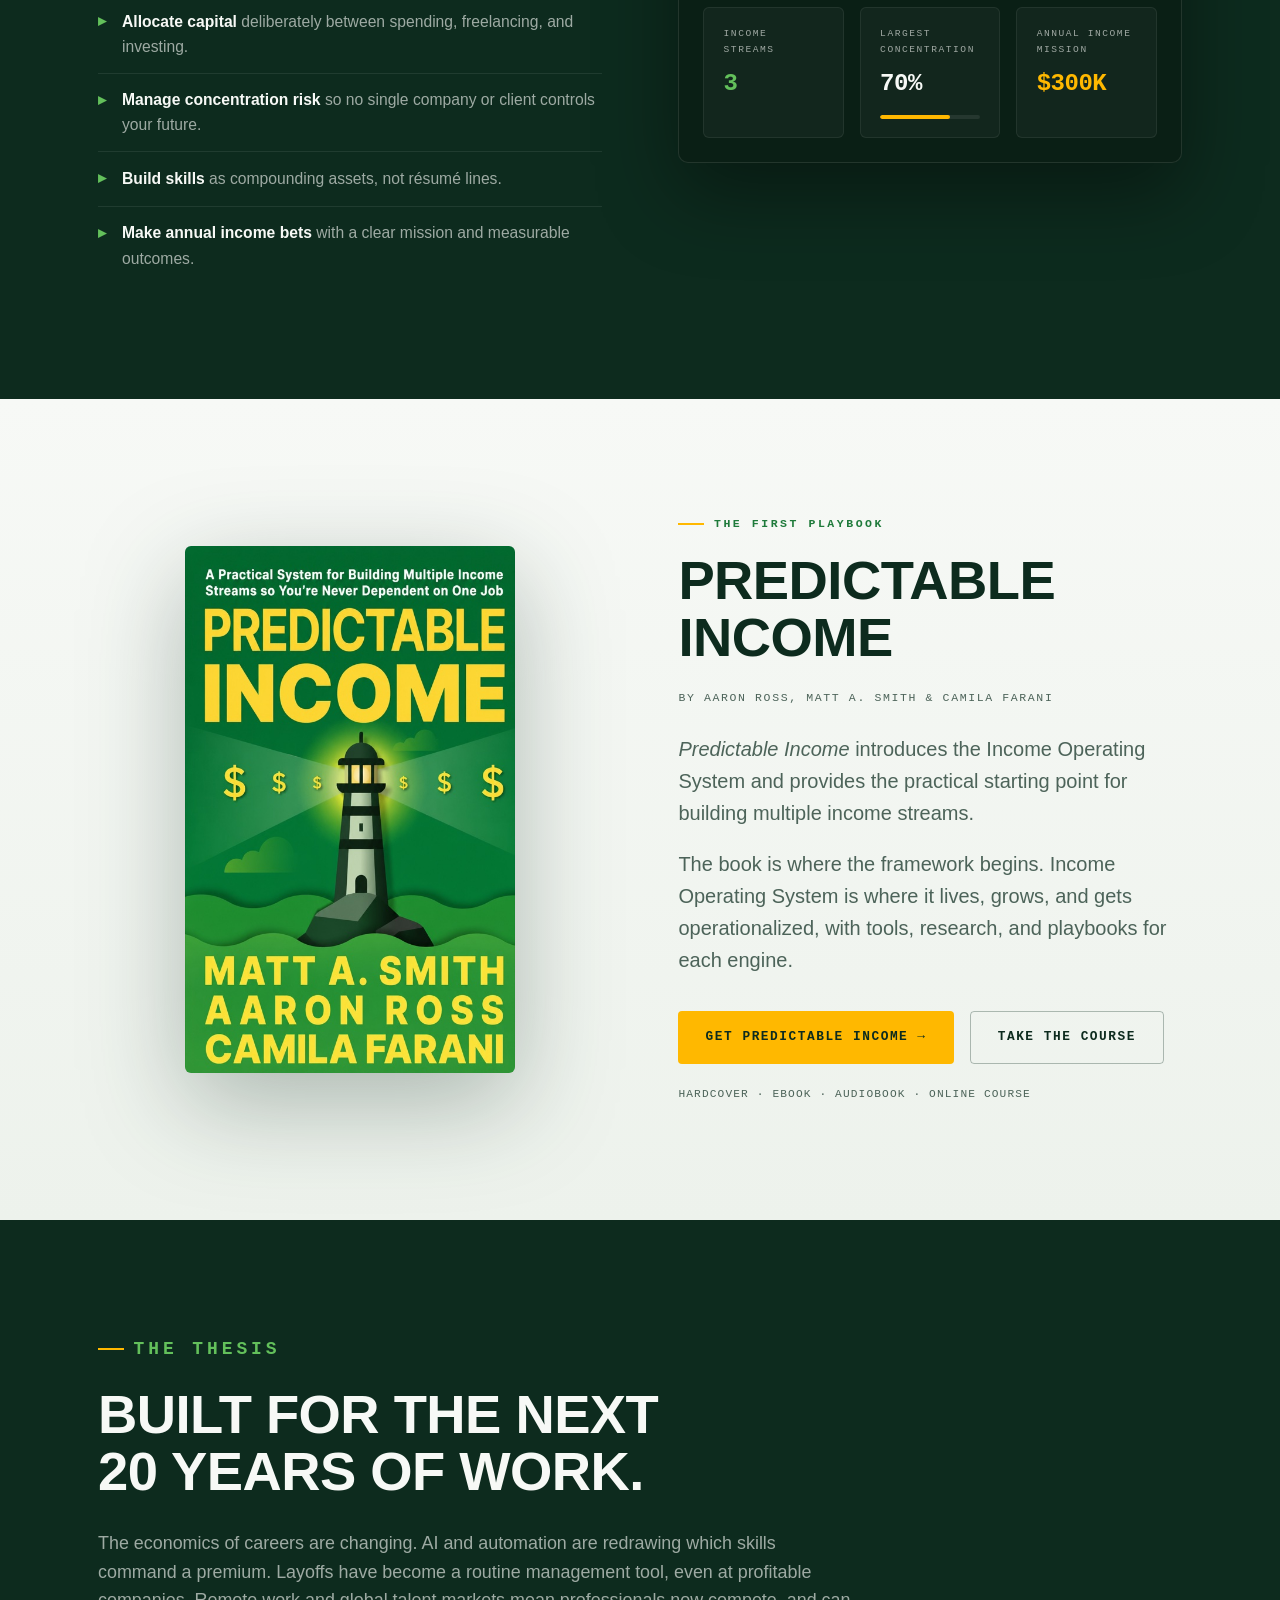
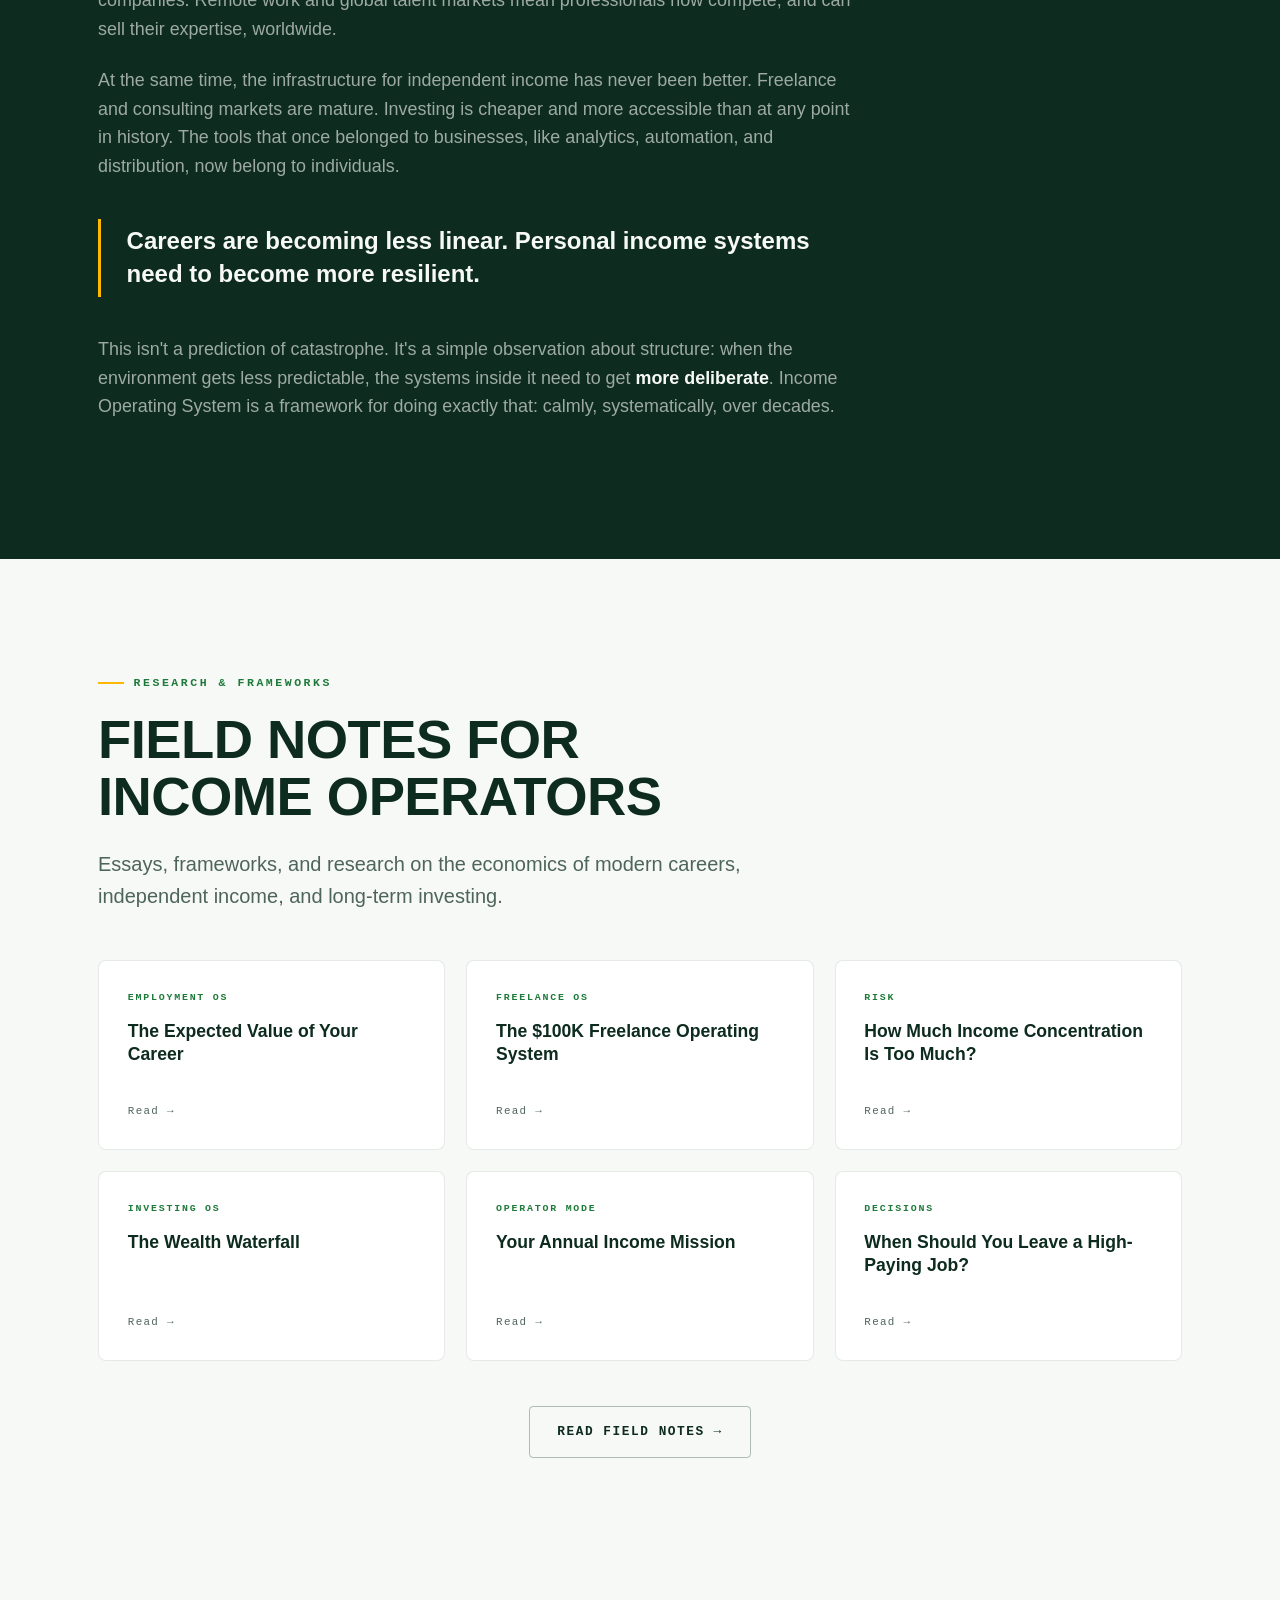
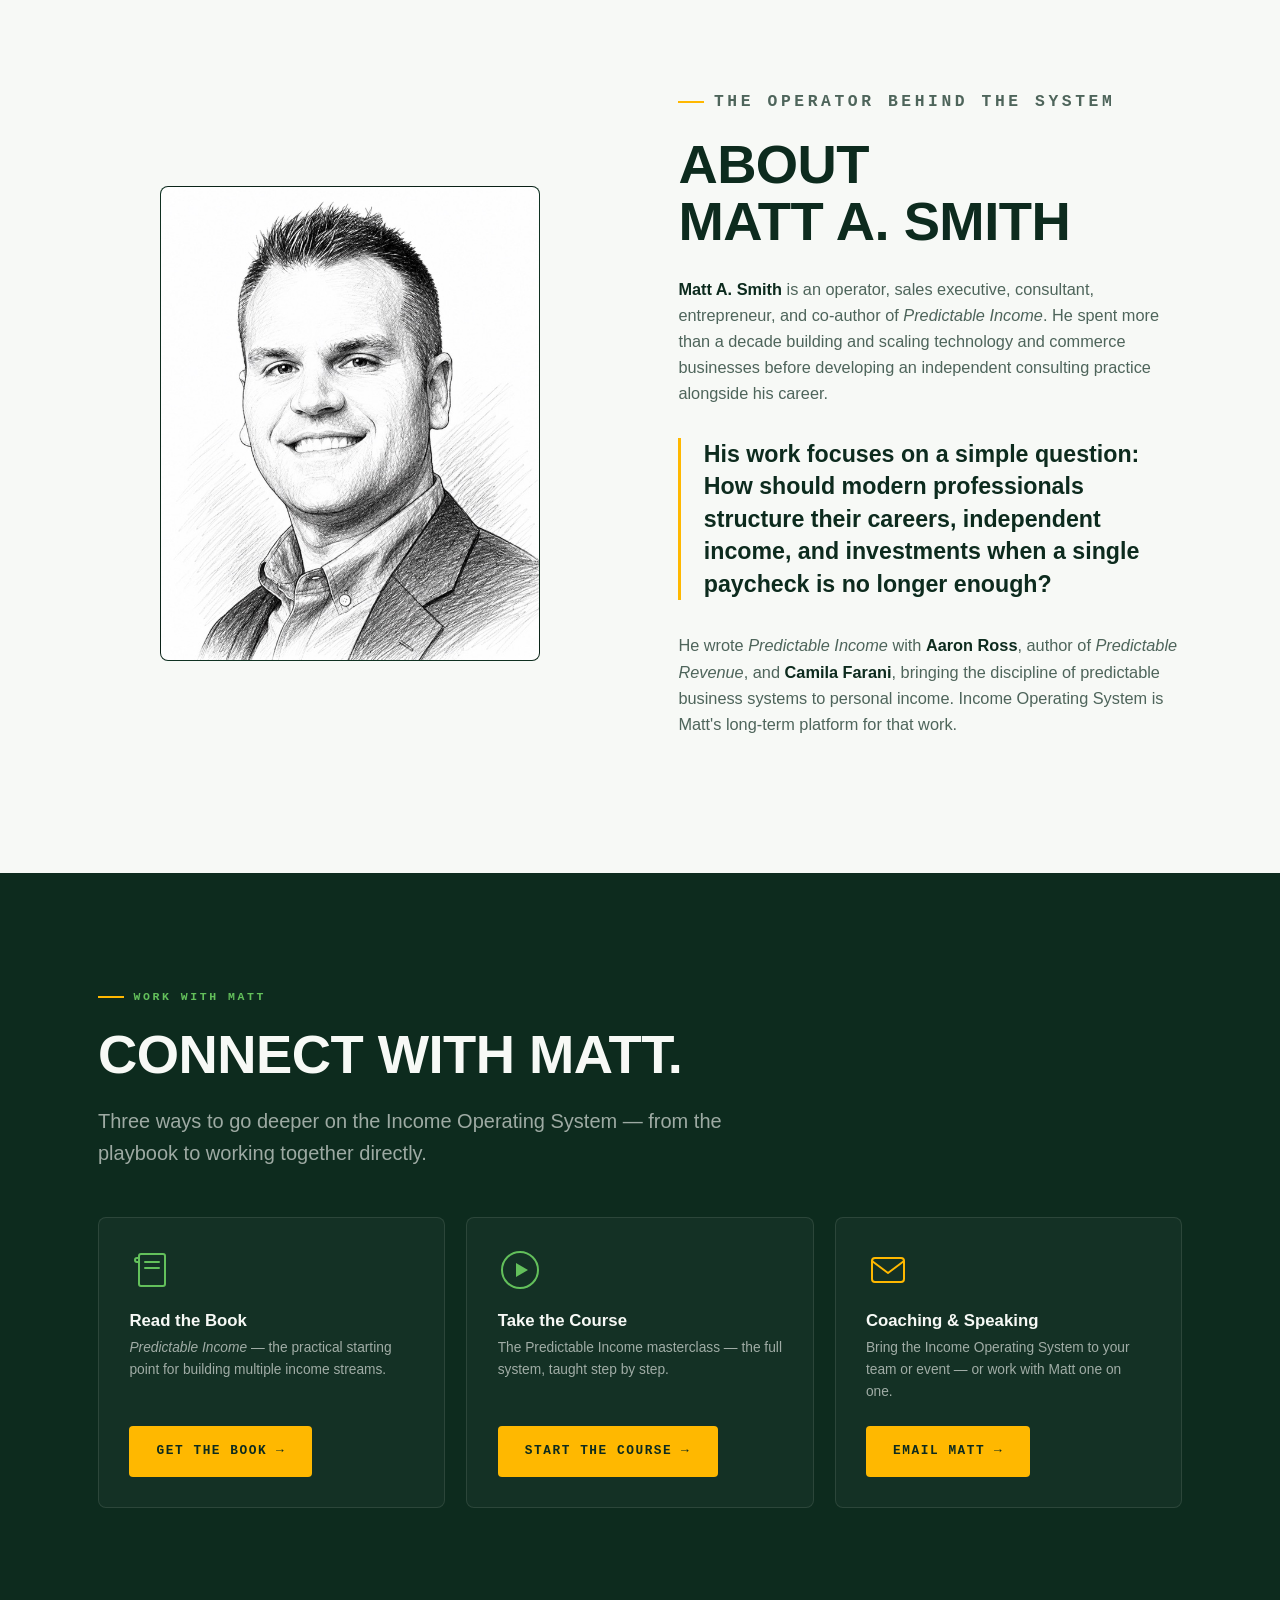
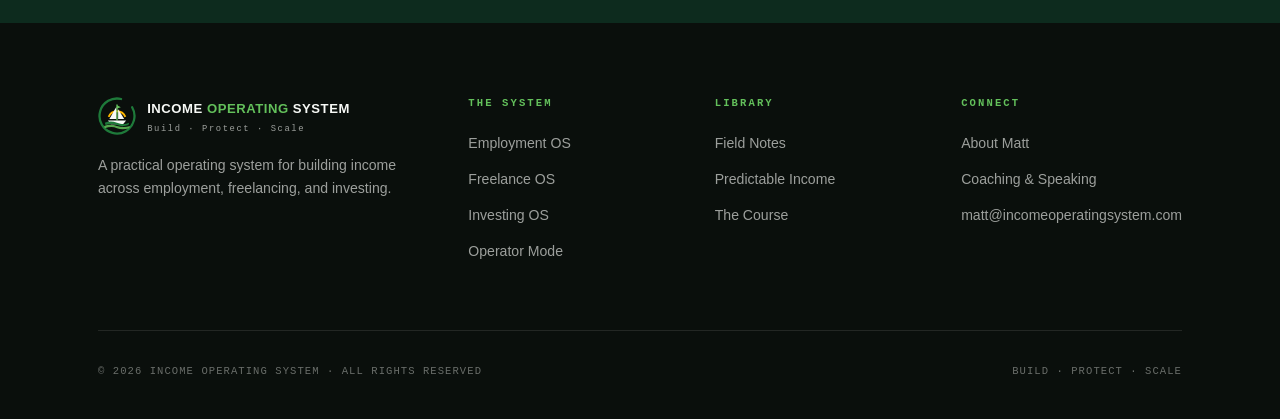
==== commit bf0095ea: "Replace operator stick figure with power symbol Co-Authored-By: Claude Fable 5 <noreply@anthropic.co" ====
--- a/index.html
+++ b/index.html
@@ -344,8 +344,9 @@
           <g>
             <circle cx="280" cy="280" r="70" fill="url(#coreG)" stroke="rgba(99,192,91,.8)" stroke-width="1.5"/>
             <circle cx="280" cy="280" r="79" fill="none" stroke="rgba(99,192,91,.3)" stroke-width="1" stroke-dasharray="2 7"/>
-            <circle cx="280" cy="268" r="11" fill="none" stroke="rgba(247,249,246,.85)" stroke-width="1.75"/>
-            <path d="M260 308 a20 20 0 0 1 40 0" fill="none" stroke="rgba(247,249,246,.85)" stroke-width="1.75"/>
+            <path d="M289.2 268.9 A16 16 0 1 1 270.8 268.9" fill="none" stroke="rgba(247,249,246,.9)" stroke-width="1.75" stroke-linecap="round"/>
+            <path d="M280 258 L280 278" stroke="#FFB800" stroke-width="1.75" stroke-linecap="round"/>
+            <circle cx="280" cy="282" r="24" fill="none" stroke="rgba(99,192,91,.25)" stroke-width="1" stroke-dasharray="1 4"/>
             <text x="280" y="374" font-size="10.5" letter-spacing="2.5" fill="#F7F9F6" font-weight="600"><tspan fill="#FFB800">00&#8202;&#8202;</tspan>THE OPERATOR</text>
           </g>
         </g>
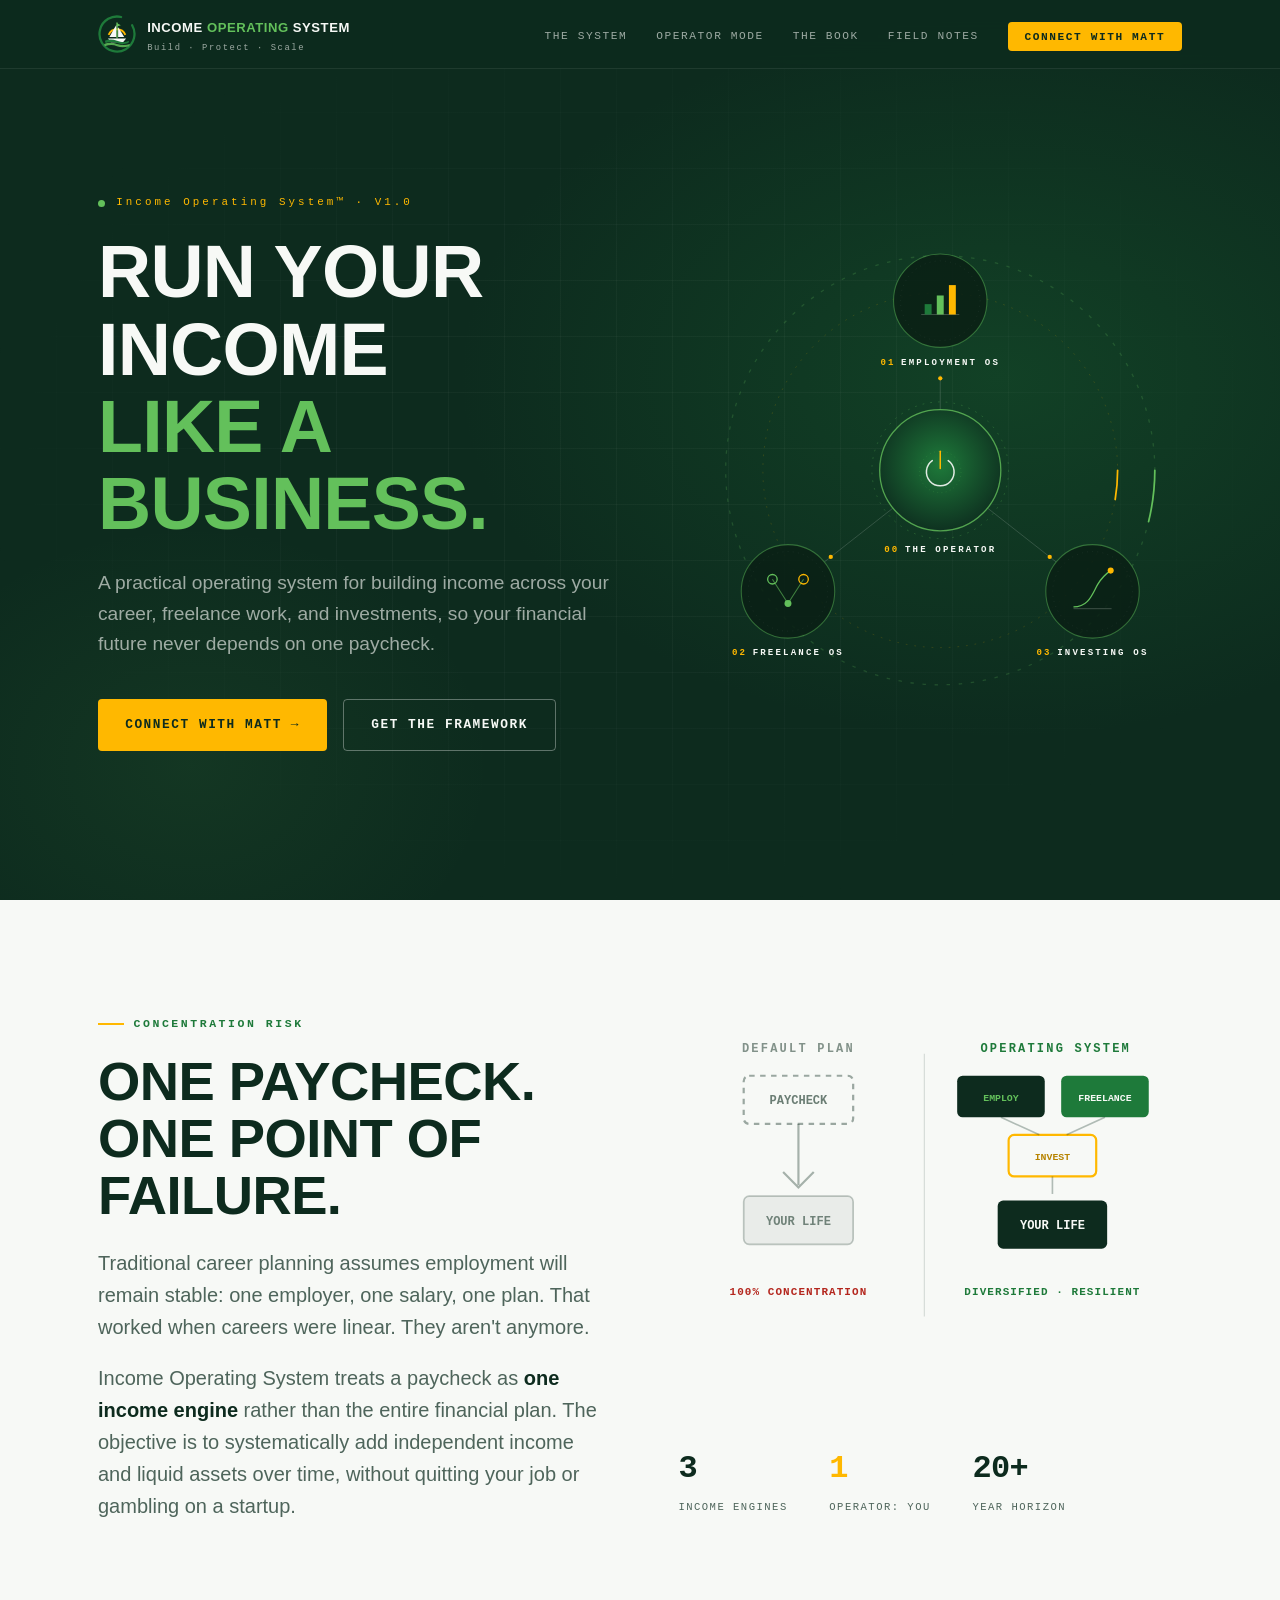
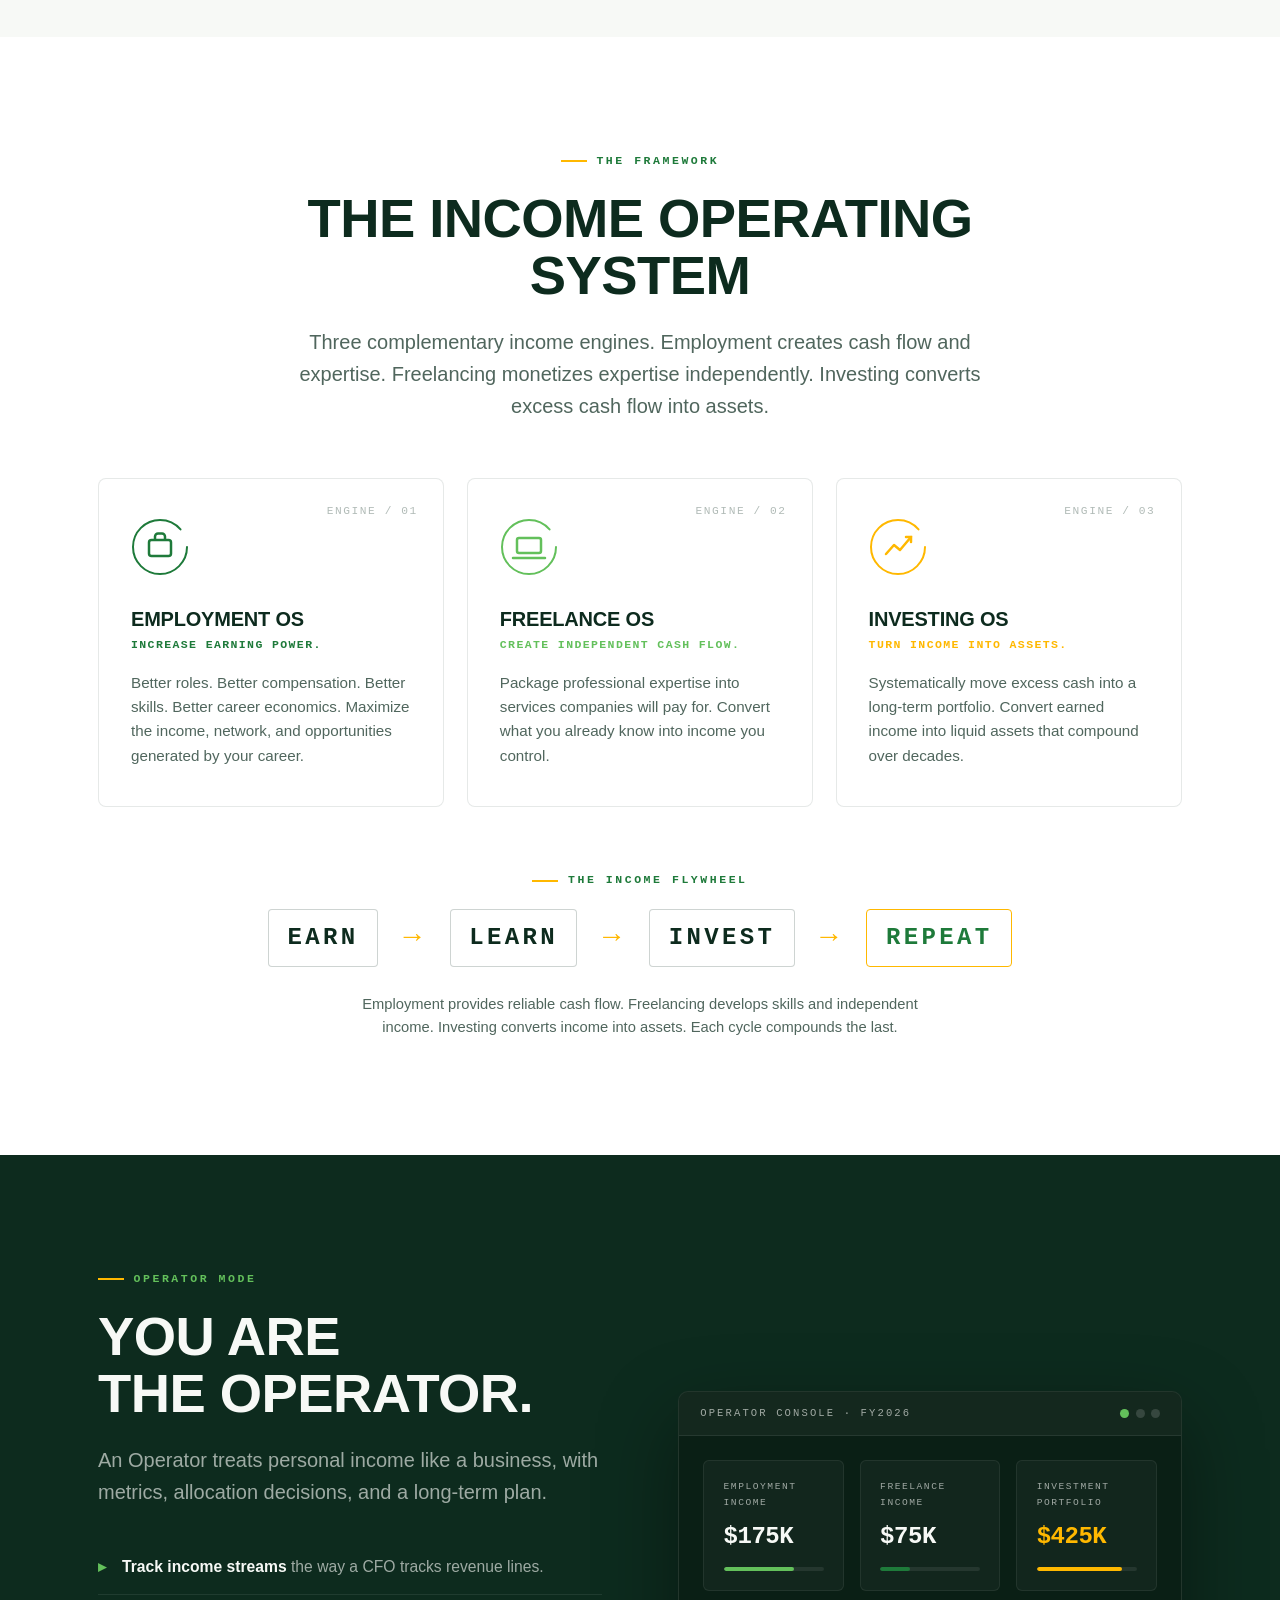
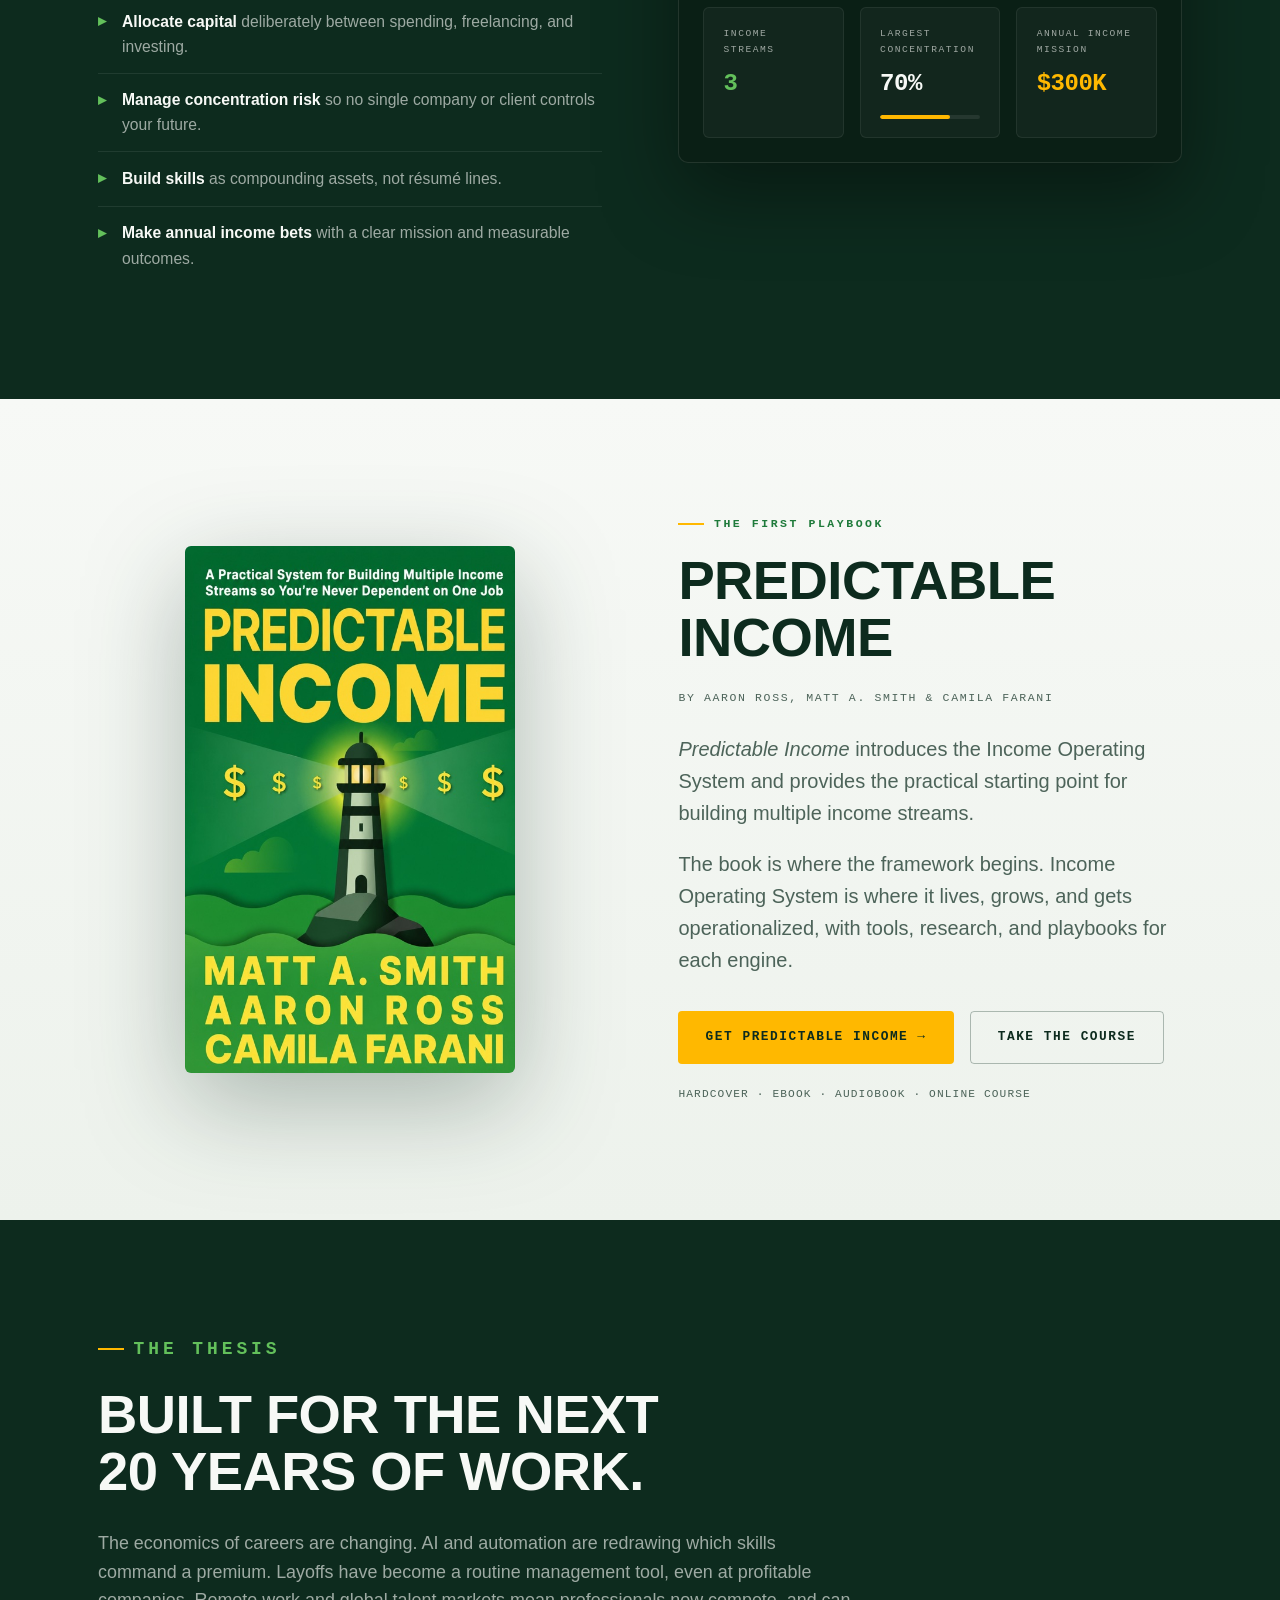
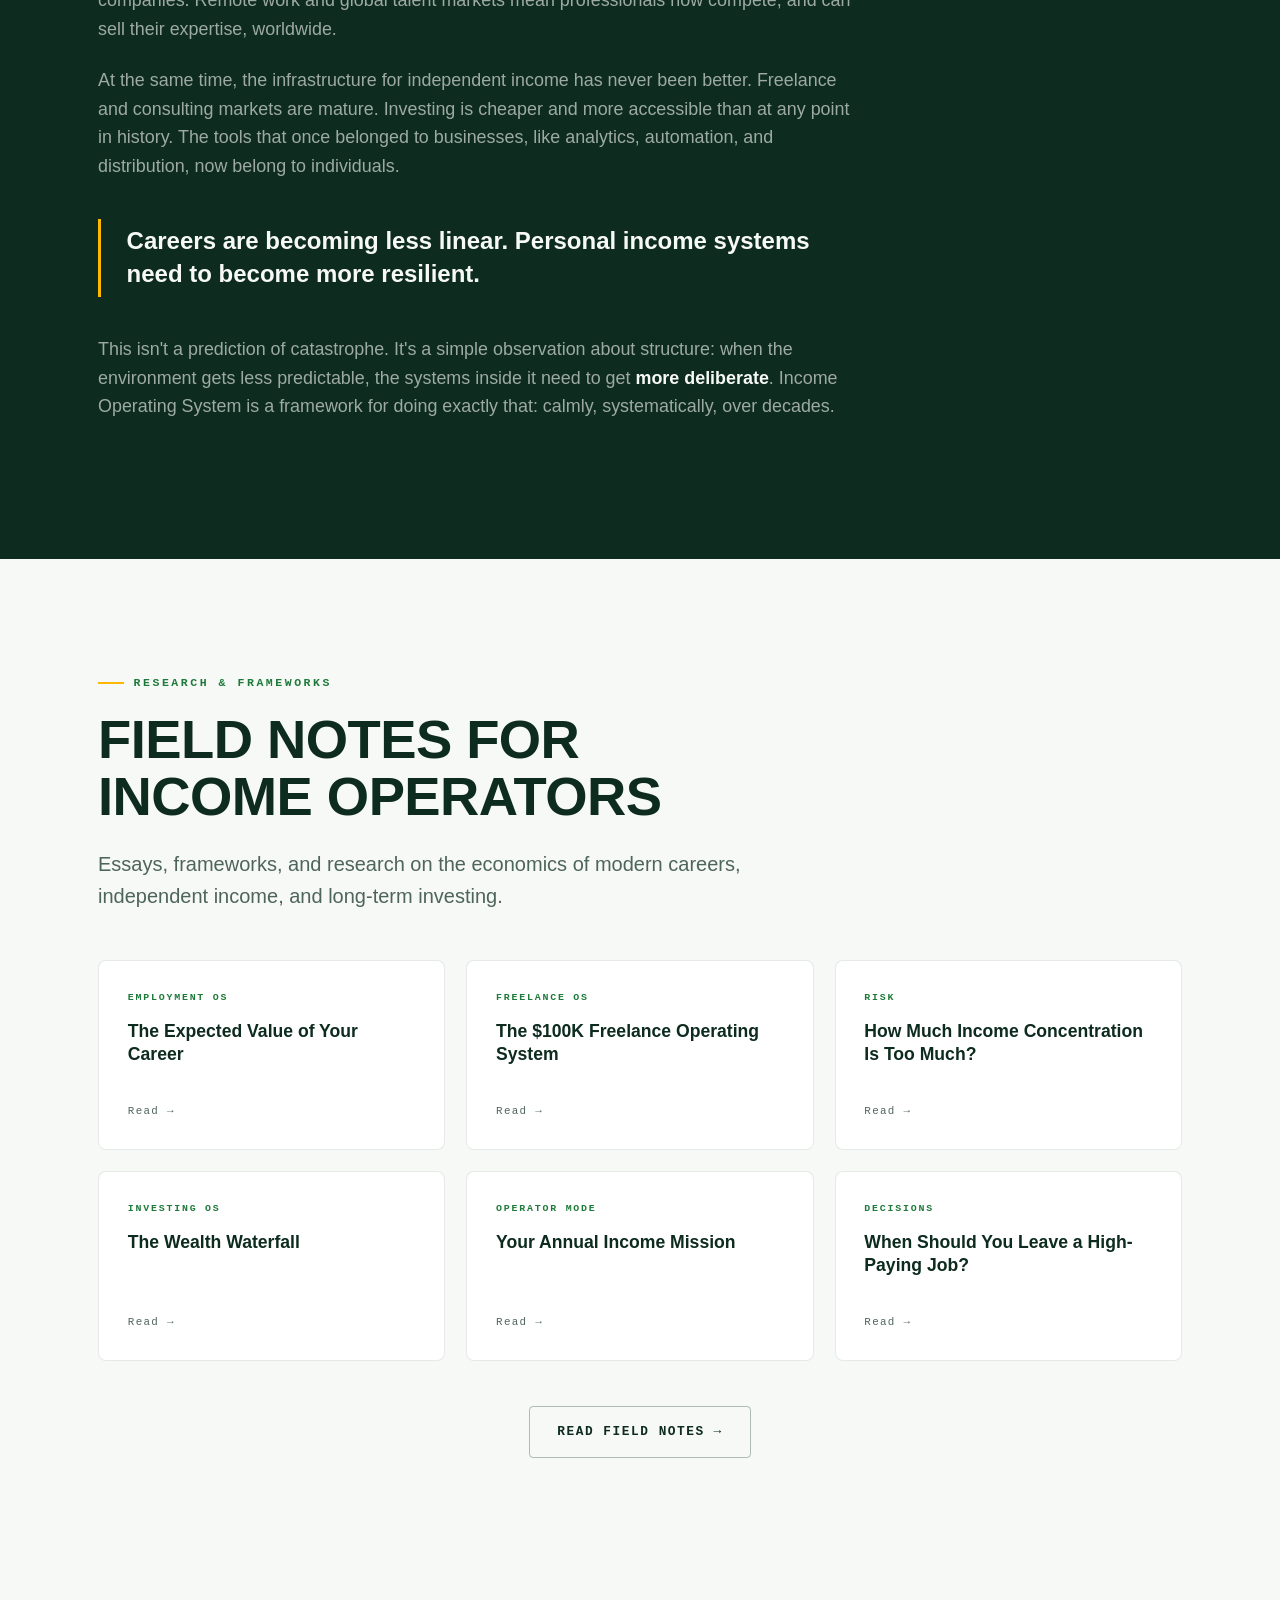
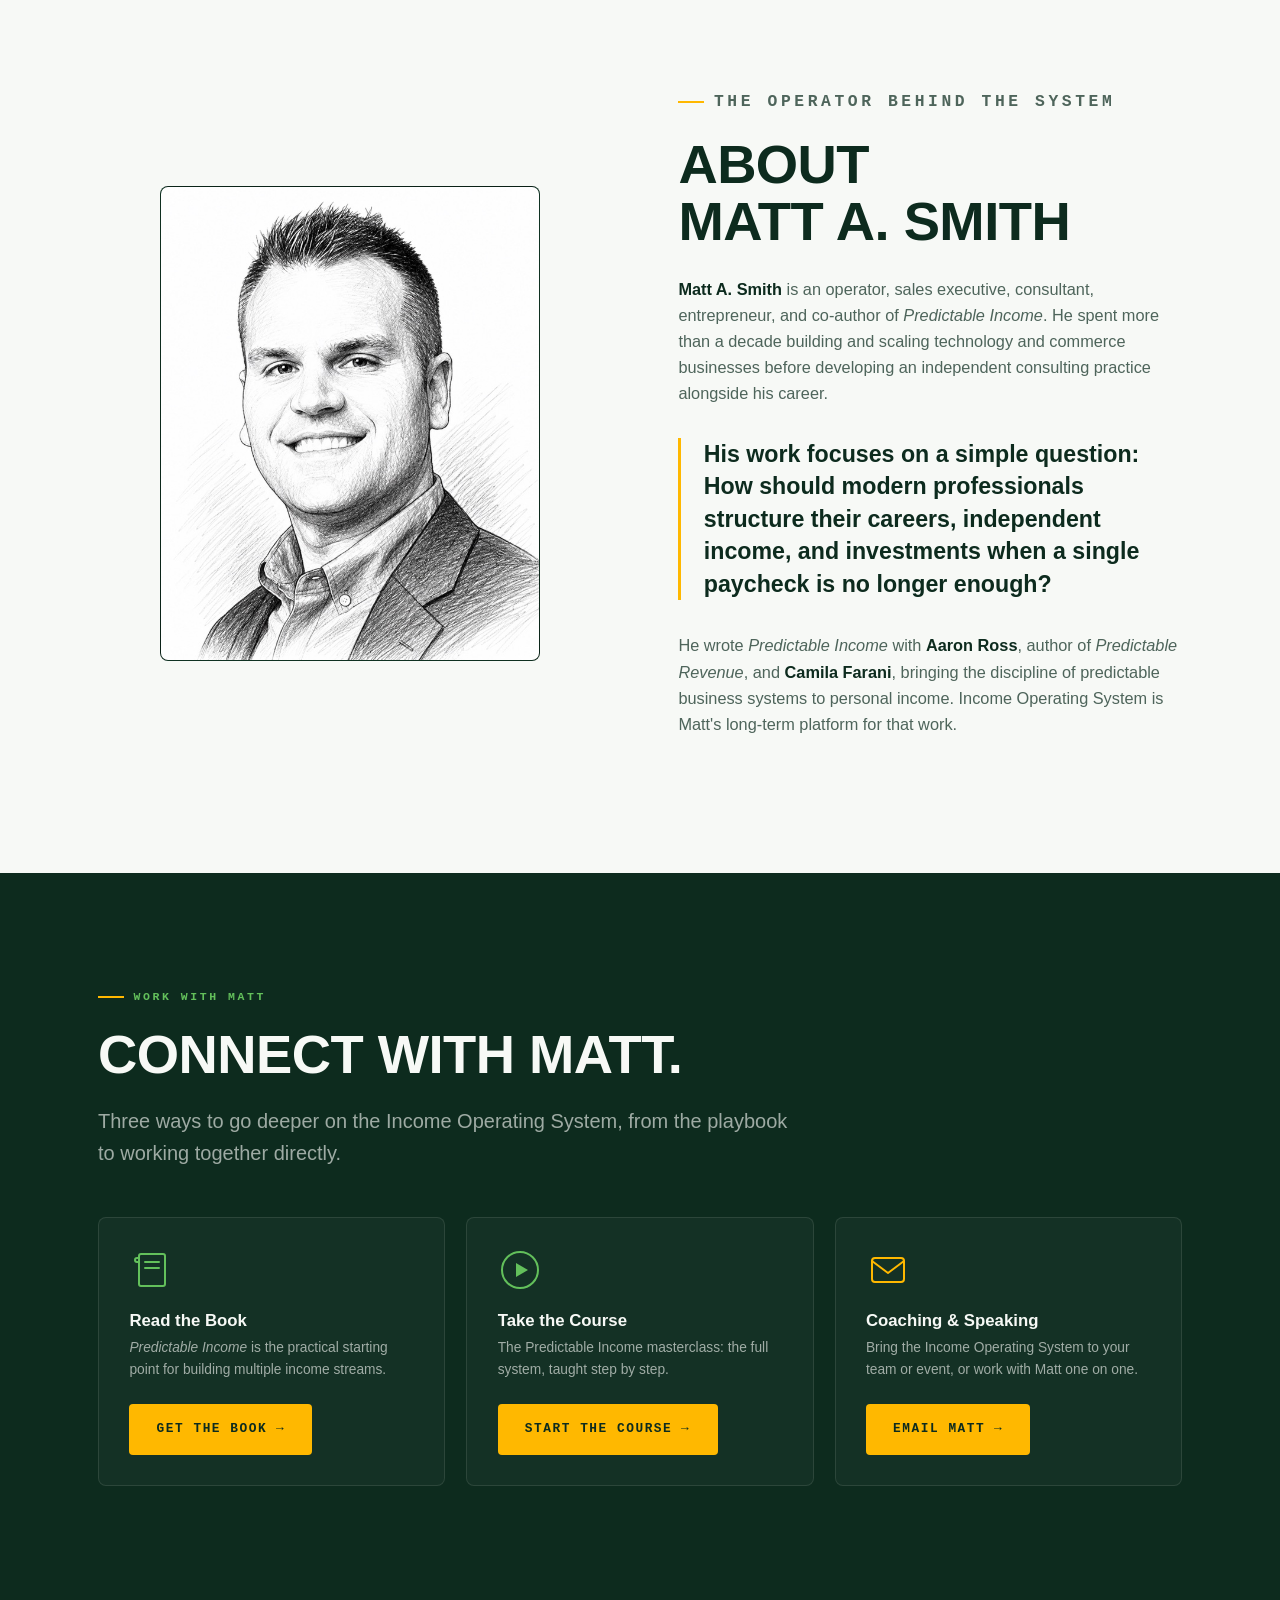
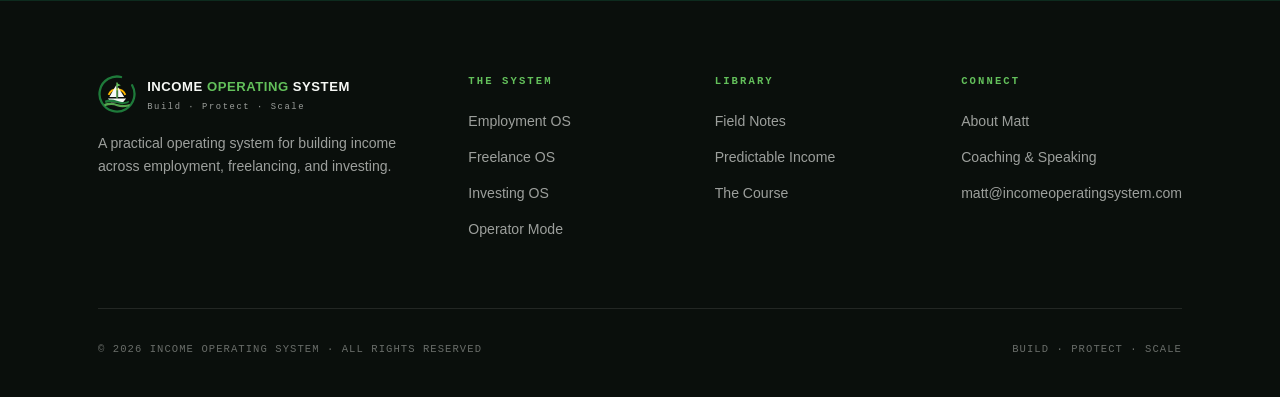
==== commit aa306c41: "Remove em dashes from Connect section copy Co-Authored-By: Claude Fable 5 <noreply@anthropic.com>" ====
--- a/index.html
+++ b/index.html
@@ -560,25 +560,25 @@
     <div class="reveal" style="max-width:46rem">
       <p class="eyebrow on-dark">Work with Matt</p>
       <h2>Connect with Matt.</h2>
-      <p class="lede">Three ways to go deeper on the Income Operating System — from the playbook to working together directly.</p>
+      <p class="lede">Three ways to go deeper on the Income Operating System, from the playbook to working together directly.</p>
     </div>
     <div class="tools-grid" style="grid-template-columns:repeat(3,1fr)">
       <div class="tool-card reveal" style="display:flex;flex-direction:column">
         <svg class="t-icon" viewBox="0 0 44 44"><rect x="10" y="6" width="26" height="32" rx="2" fill="none" stroke="#63C05B" stroke-width="2"/><path d="M10 10 h-2 a2 2 0 0 0 0 4 h2 M16 14 h14 M16 20 h14" stroke="#63C05B" stroke-width="2" stroke-linecap="round" fill="none"/></svg>
         <h3>Read the Book</h3>
-        <p style="flex:1"><i>Predictable Income</i> — the practical starting point for building multiple income streams.</p>
+        <p style="flex:1"><i>Predictable Income</i> is the practical starting point for building multiple income streams.</p>
         <div style="margin-top:1.4rem"><a class="btn btn-gold" href="https://www.amazon.com/Predictable-Income-Practical-Building-Dependent/dp/0984380299/" target="_blank" rel="noopener">Get the Book <span class="arrow">→</span></a></div>
       </div>
       <div class="tool-card reveal d1" style="display:flex;flex-direction:column">
         <svg class="t-icon" viewBox="0 0 44 44"><circle cx="22" cy="22" r="18" fill="none" stroke="#63C05B" stroke-width="2"/><path d="M18 15 L30 22 L18 29 Z" fill="#63C05B"/></svg>
         <h3>Take the Course</h3>
-        <p style="flex:1">The Predictable Income masterclass — the full system, taught step by step.</p>
+        <p style="flex:1">The Predictable Income masterclass: the full system, taught step by step.</p>
         <div style="margin-top:1.4rem"><a class="btn btn-gold" href="https://www.udemy.com/course/predictable-income/" target="_blank" rel="noopener">Start the Course <span class="arrow">→</span></a></div>
       </div>
       <div class="tool-card reveal d2" style="display:flex;flex-direction:column">
         <svg class="t-icon" viewBox="0 0 44 44"><rect x="6" y="10" width="32" height="24" rx="3" fill="none" stroke="#FFB800" stroke-width="2"/><path d="M6 13 L22 25 L38 13" fill="none" stroke="#FFB800" stroke-width="2" stroke-linecap="round" stroke-linejoin="round"/></svg>
         <h3>Coaching &amp; Speaking</h3>
-        <p style="flex:1">Bring the Income Operating System to your team or event — or work with Matt one on one.</p>
+        <p style="flex:1">Bring the Income Operating System to your team or event, or work with Matt one on one.</p>
         <div style="margin-top:1.4rem"><a class="btn btn-gold" href="mailto:matt@incomeoperatingsystem.com?subject=Coaching%20%2F%20Speaking%20Inquiry">Email Matt <span class="arrow">→</span></a></div>
       </div>
     </div>
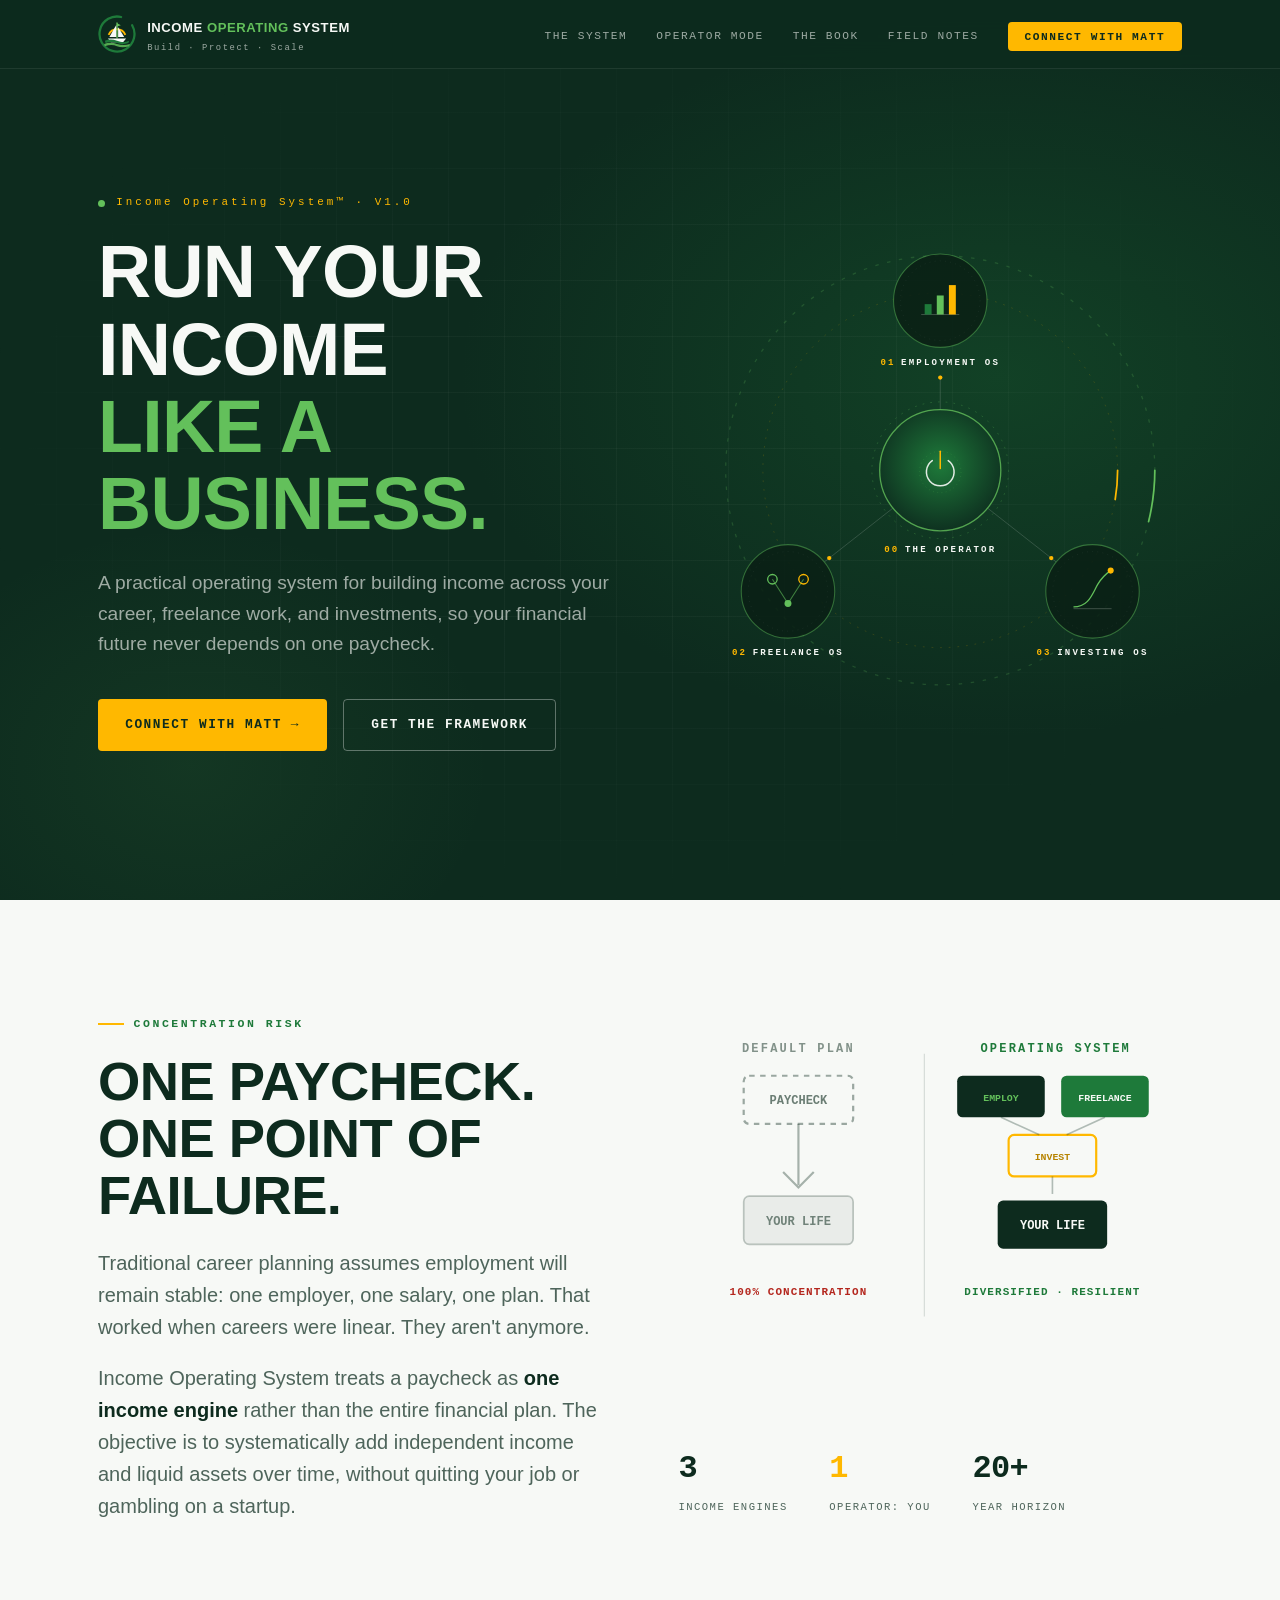
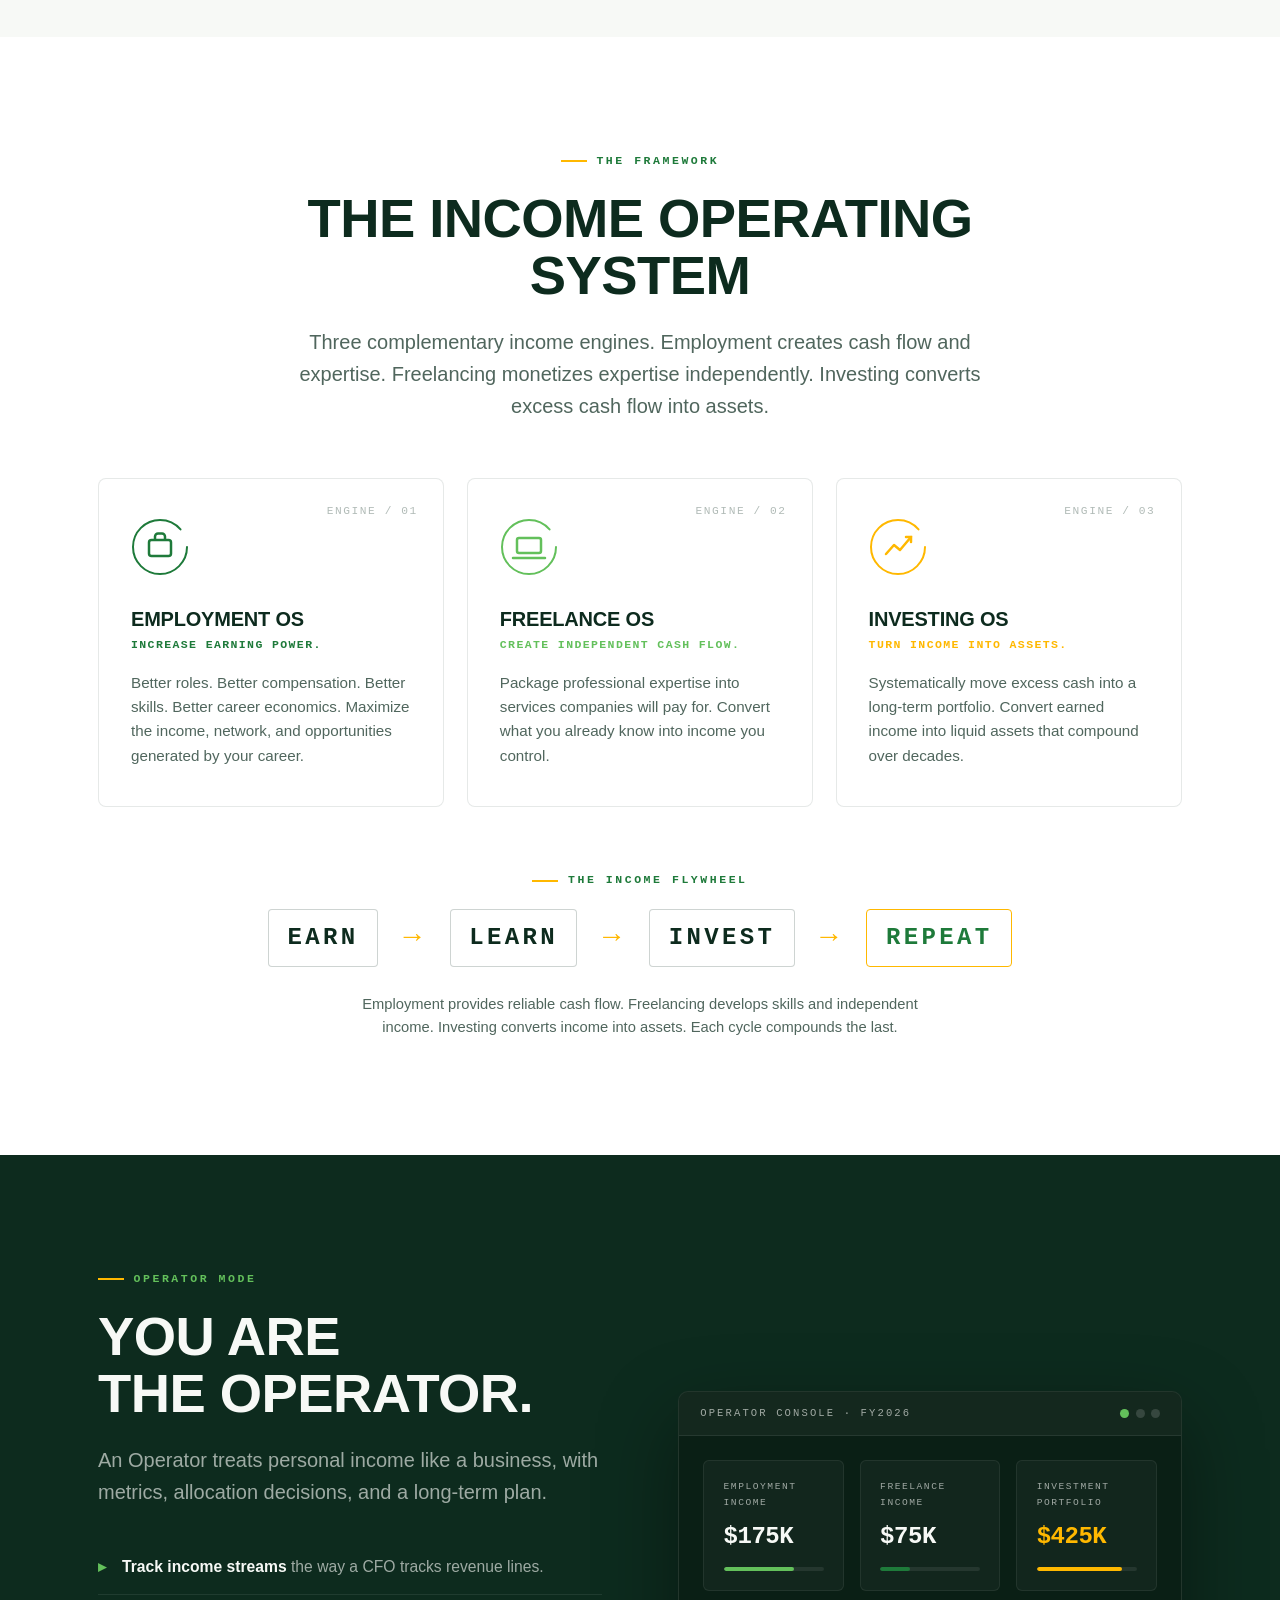
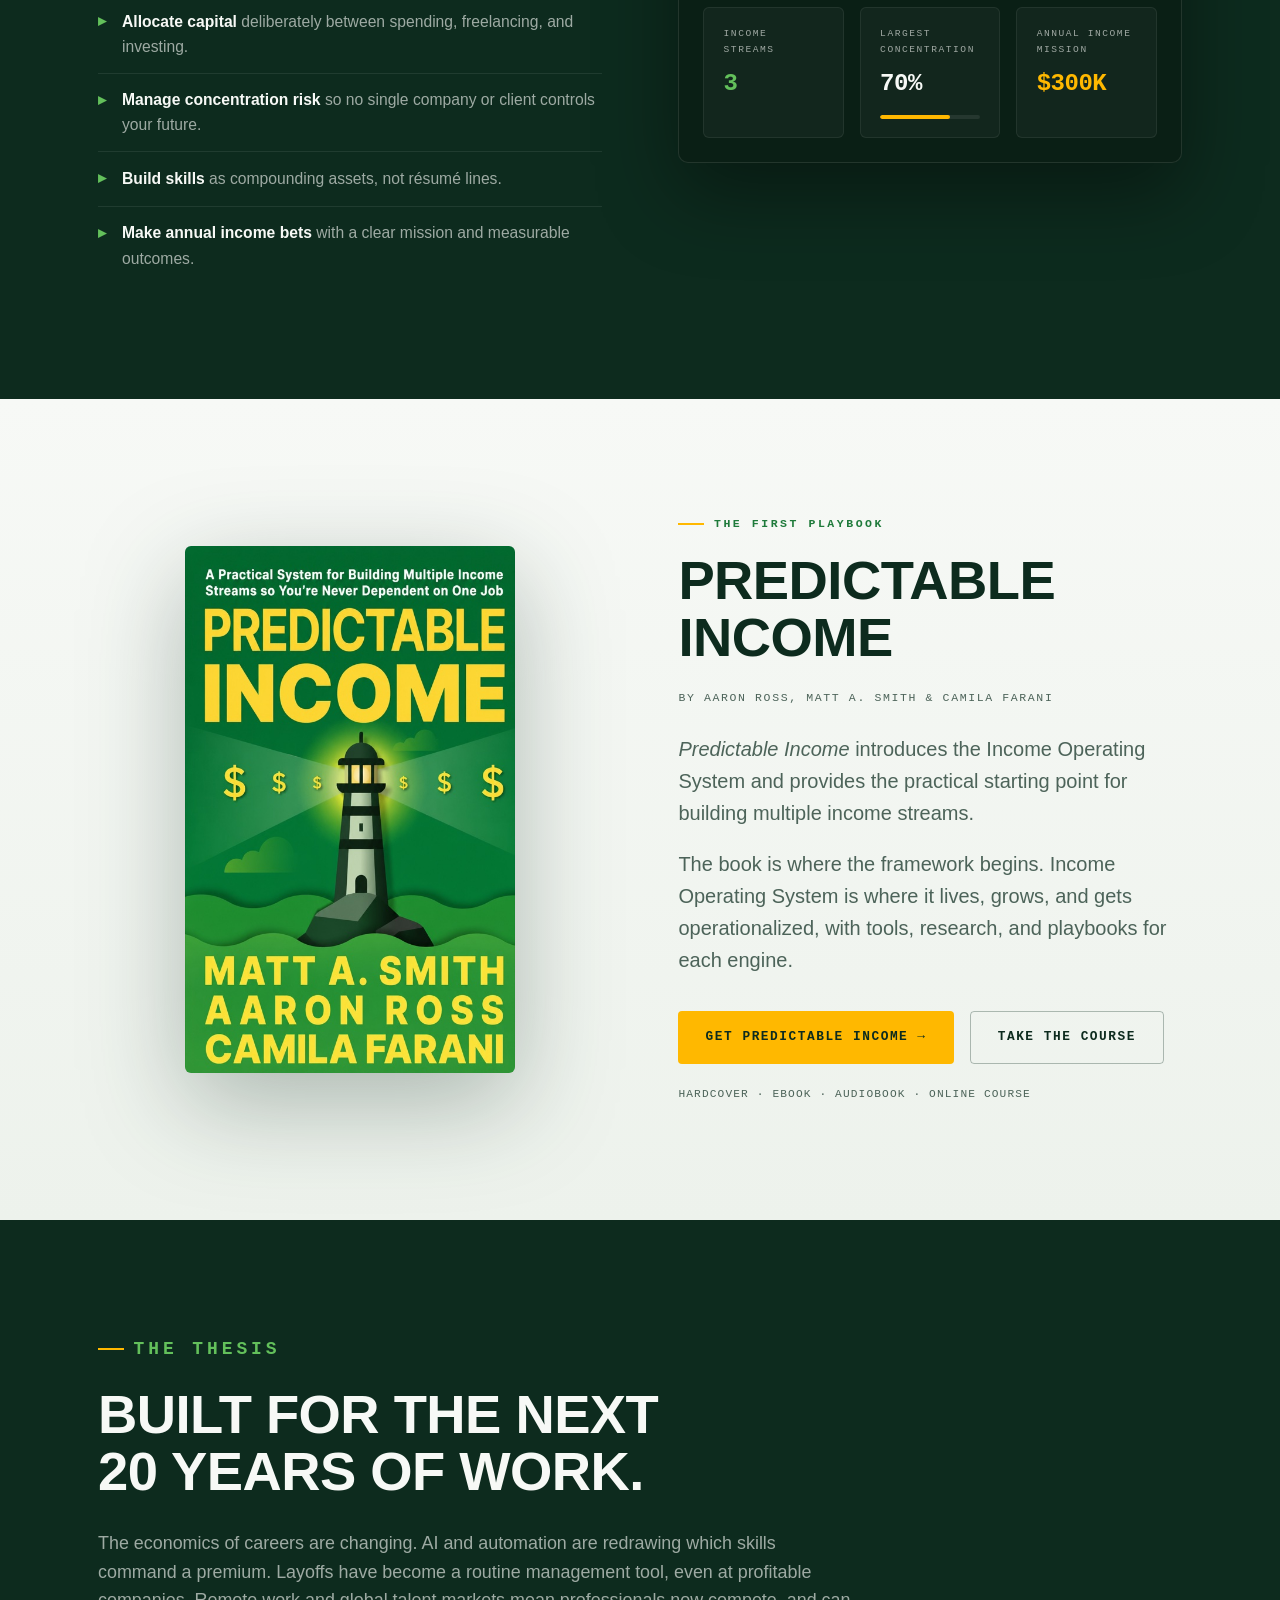
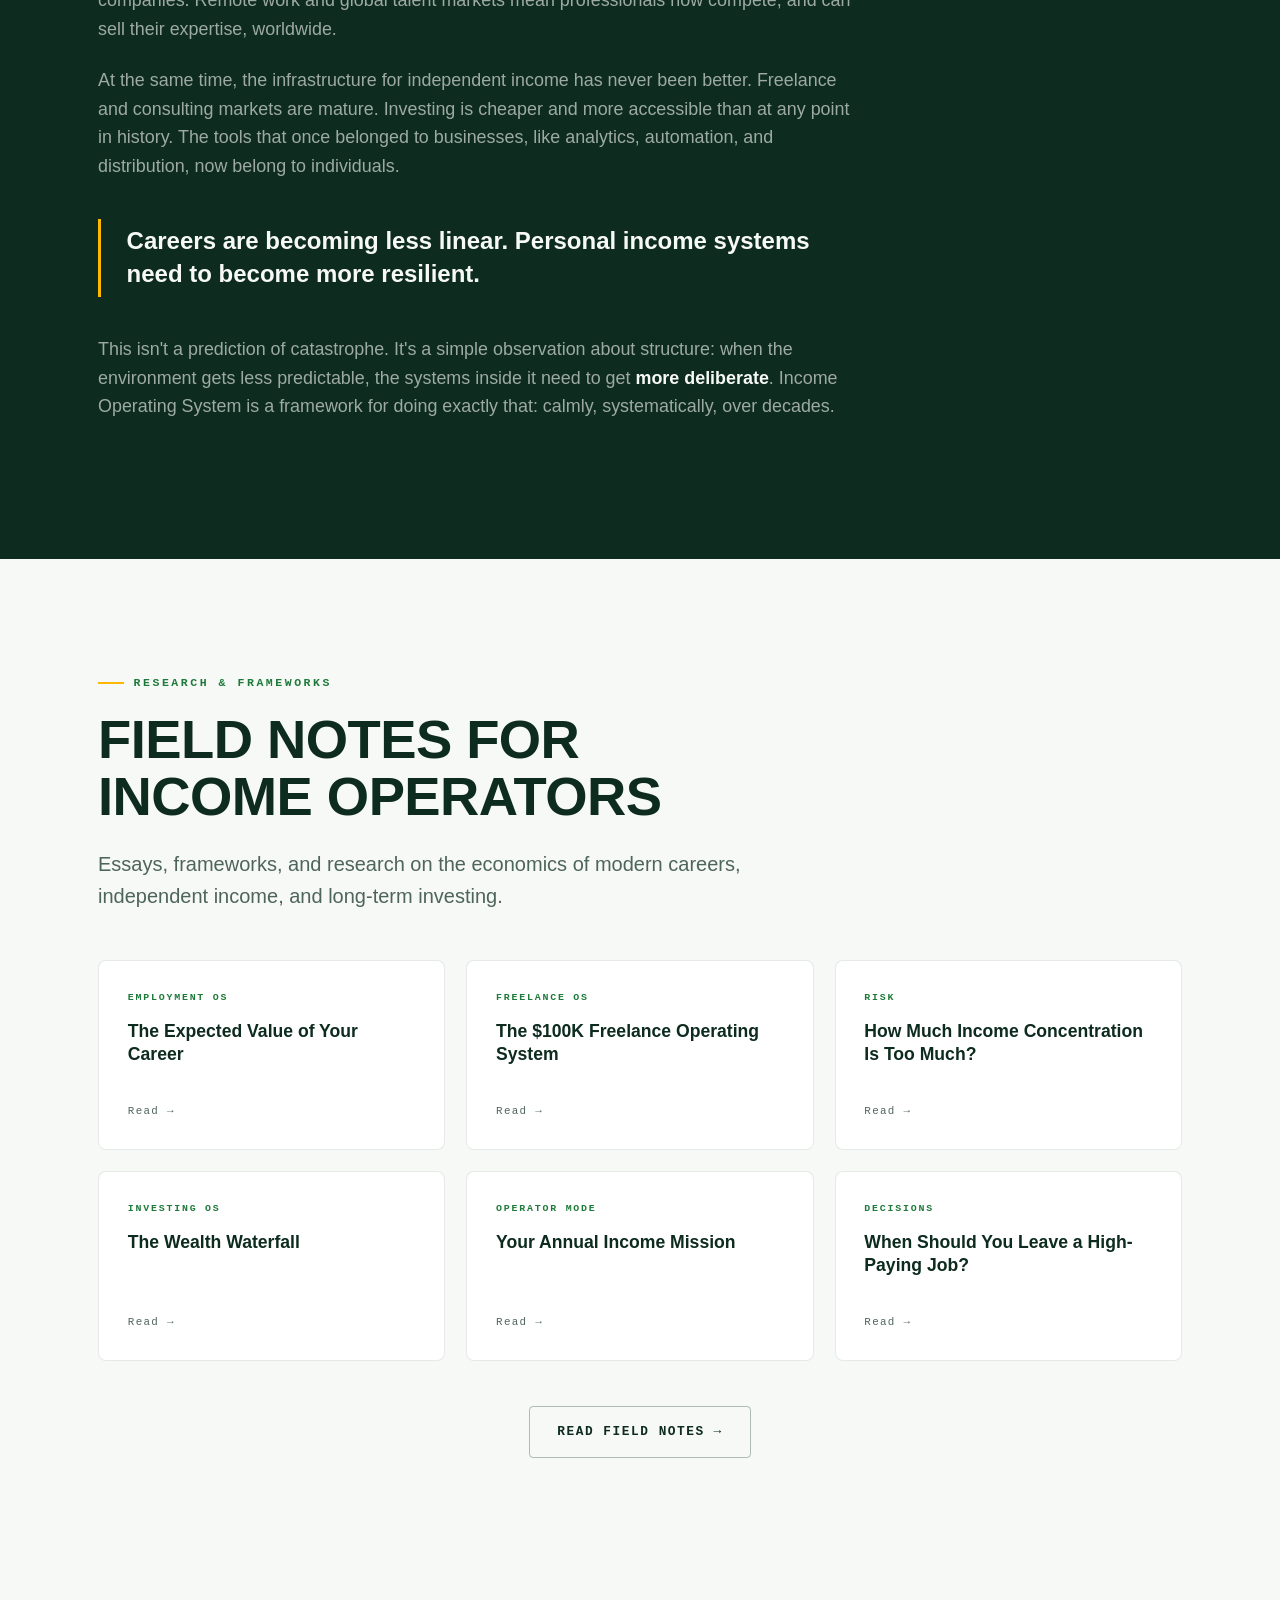
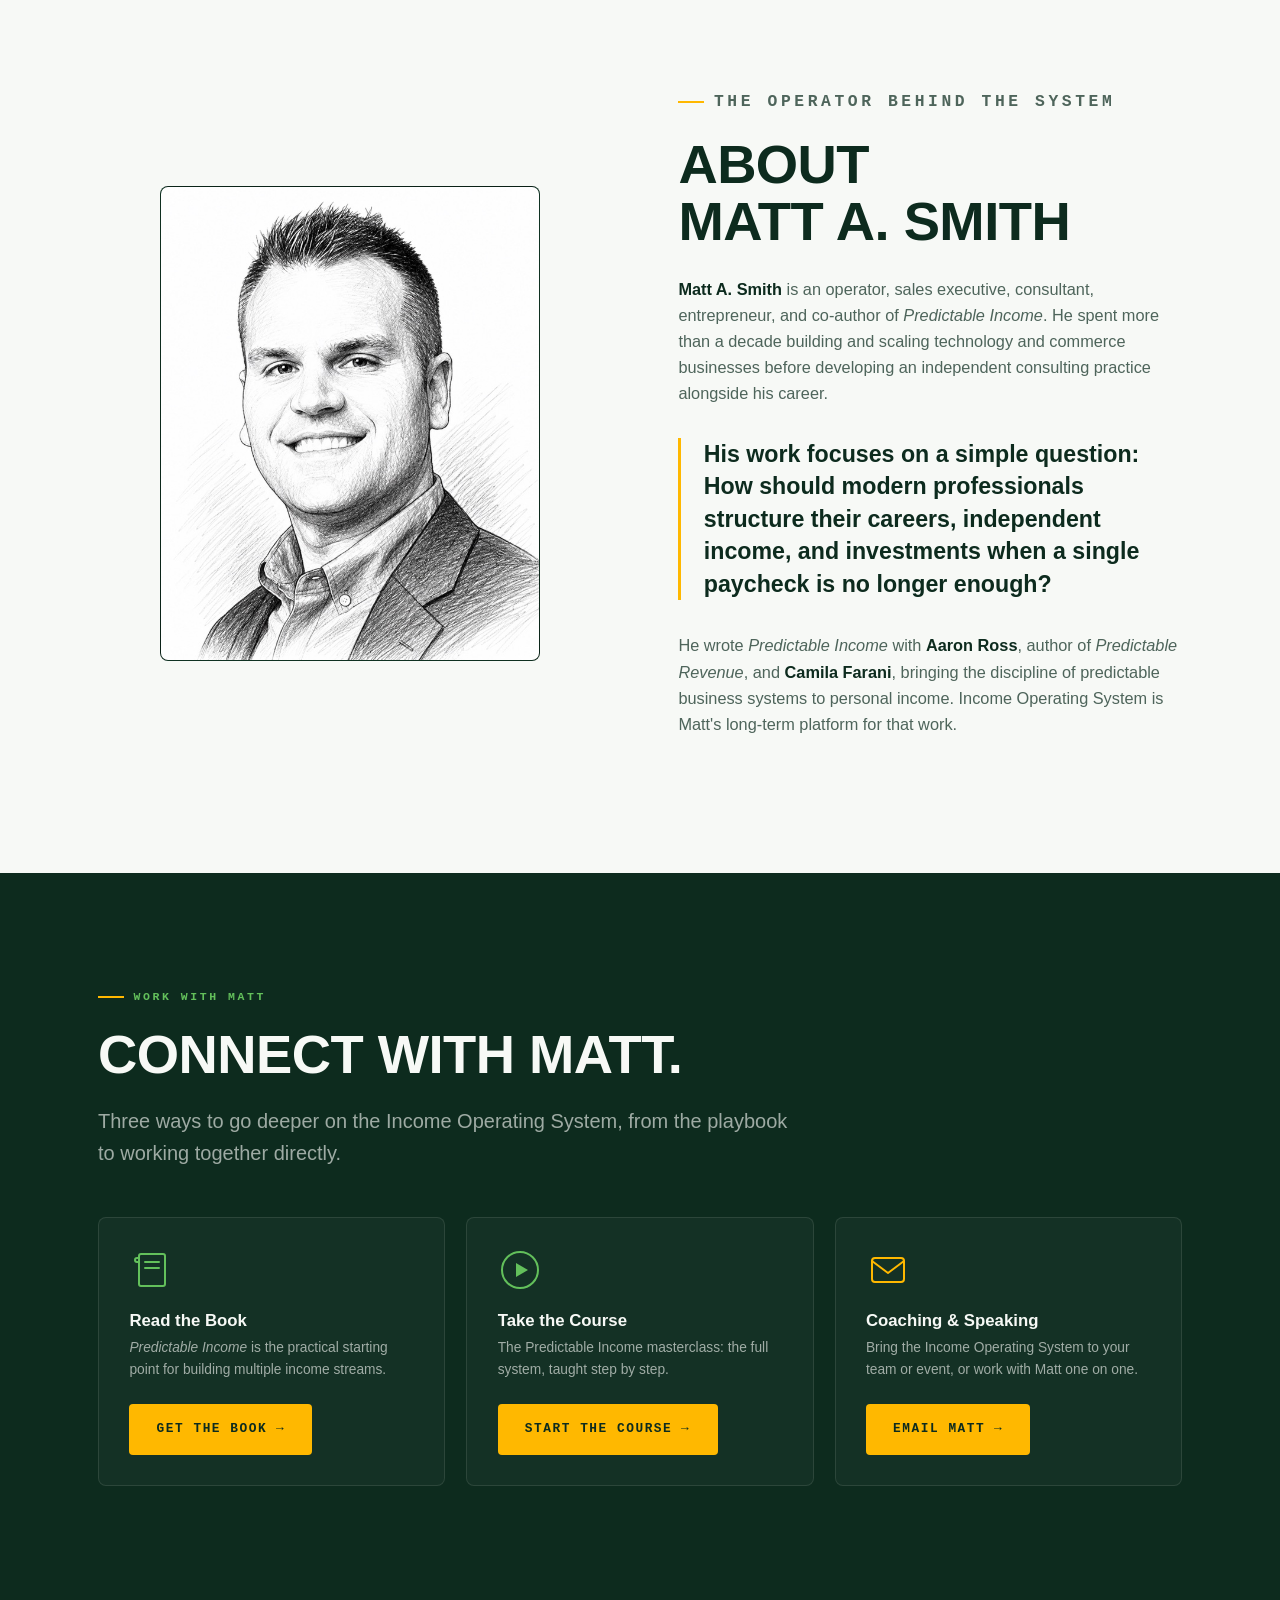
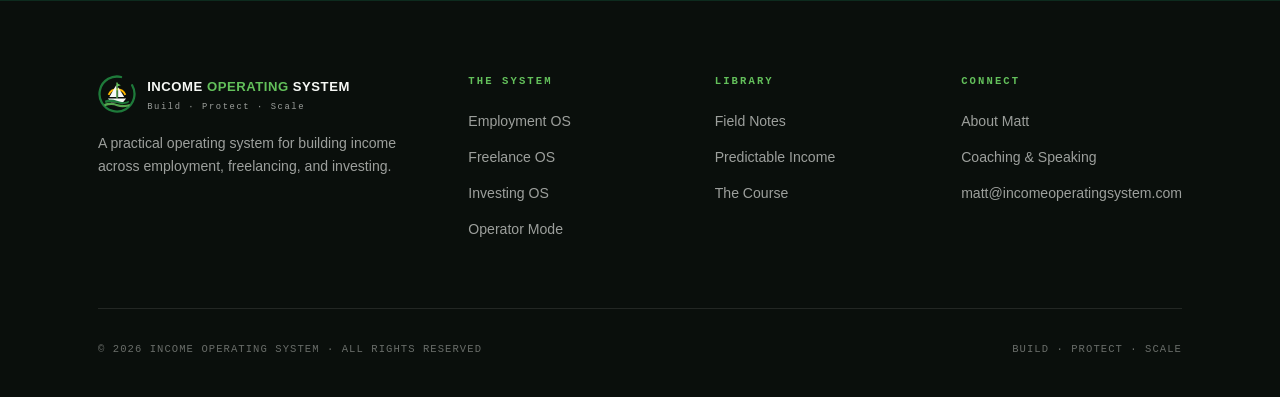
==== commit bb882a72: "Add six full Field Notes articles with visuals and index page Co-Authored-By: Claude Fable 5 <norepl" ====
--- a/index.html
+++ b/index.html
@@ -525,14 +525,14 @@
       <p class="lede">Essays, frameworks, and research on the economics of modern careers, independent income, and long-term investing.</p>
     </div>
     <div class="cards-3">
-      <a class="note-card reveal" href="#"><span class="nc-tag">Employment OS</span><h3>The Expected Value of Your Career</h3><span class="nc-more">Read →</span></a>
-      <a class="note-card reveal d1" href="#"><span class="nc-tag">Freelance OS</span><h3>The $100K Freelance Operating System</h3><span class="nc-more">Read →</span></a>
-      <a class="note-card reveal d2" href="#"><span class="nc-tag">Risk</span><h3>How Much Income Concentration Is Too Much?</h3><span class="nc-more">Read →</span></a>
-      <a class="note-card reveal" href="#"><span class="nc-tag">Investing OS</span><h3>The Wealth Waterfall</h3><span class="nc-more">Read →</span></a>
-      <a class="note-card reveal d1" href="#"><span class="nc-tag">Operator Mode</span><h3>Your Annual Income Mission</h3><span class="nc-more">Read →</span></a>
-      <a class="note-card reveal d2" href="#"><span class="nc-tag">Decisions</span><h3>When Should You Leave a High-Paying Job?</h3><span class="nc-more">Read →</span></a>
-    </div>
-    <div class="section-cta reveal"><a class="btn btn-ghost-ink" href="#">Read Field Notes <span class="arrow">→</span></a></div>
+      <a class="note-card reveal" href="notes/the-expected-value-of-your-career.html"><span class="nc-tag">Employment OS</span><h3>The Expected Value of Your Career</h3><span class="nc-more">Read →</span></a>
+      <a class="note-card reveal d1" href="notes/the-100k-freelance-operating-system.html"><span class="nc-tag">Freelance OS</span><h3>The $100K Freelance Operating System</h3><span class="nc-more">Read →</span></a>
+      <a class="note-card reveal d2" href="notes/how-much-income-concentration-is-too-much.html"><span class="nc-tag">Risk</span><h3>How Much Income Concentration Is Too Much?</h3><span class="nc-more">Read →</span></a>
+      <a class="note-card reveal" href="notes/the-wealth-waterfall.html"><span class="nc-tag">Investing OS</span><h3>The Wealth Waterfall</h3><span class="nc-more">Read →</span></a>
+      <a class="note-card reveal d1" href="notes/your-annual-income-mission.html"><span class="nc-tag">Operator Mode</span><h3>Your Annual Income Mission</h3><span class="nc-more">Read →</span></a>
+      <a class="note-card reveal d2" href="notes/when-should-you-leave-a-high-paying-job.html"><span class="nc-tag">Decisions</span><h3>When Should You Leave a High-Paying Job?</h3><span class="nc-more">Read →</span></a>
+    </div>
+    <div class="section-cta reveal"><a class="btn btn-ghost-ink" href="notes/index.html">Read Field Notes <span class="arrow">→</span></a></div>
   </div>
 </section>
 
@@ -618,7 +618,7 @@
       <div class="foot-col">
         <h4>Library</h4>
         <ul>
-          <li><a href="#fieldnotes">Field Notes</a></li>
+          <li><a href="notes/index.html">Field Notes</a></li>
           <li><a href="https://predictableincome.io/" target="_blank" rel="noopener">Predictable Income</a></li>
           <li><a href="https://www.udemy.com/course/predictable-income/" target="_blank" rel="noopener">The Course</a></li>
         </ul>
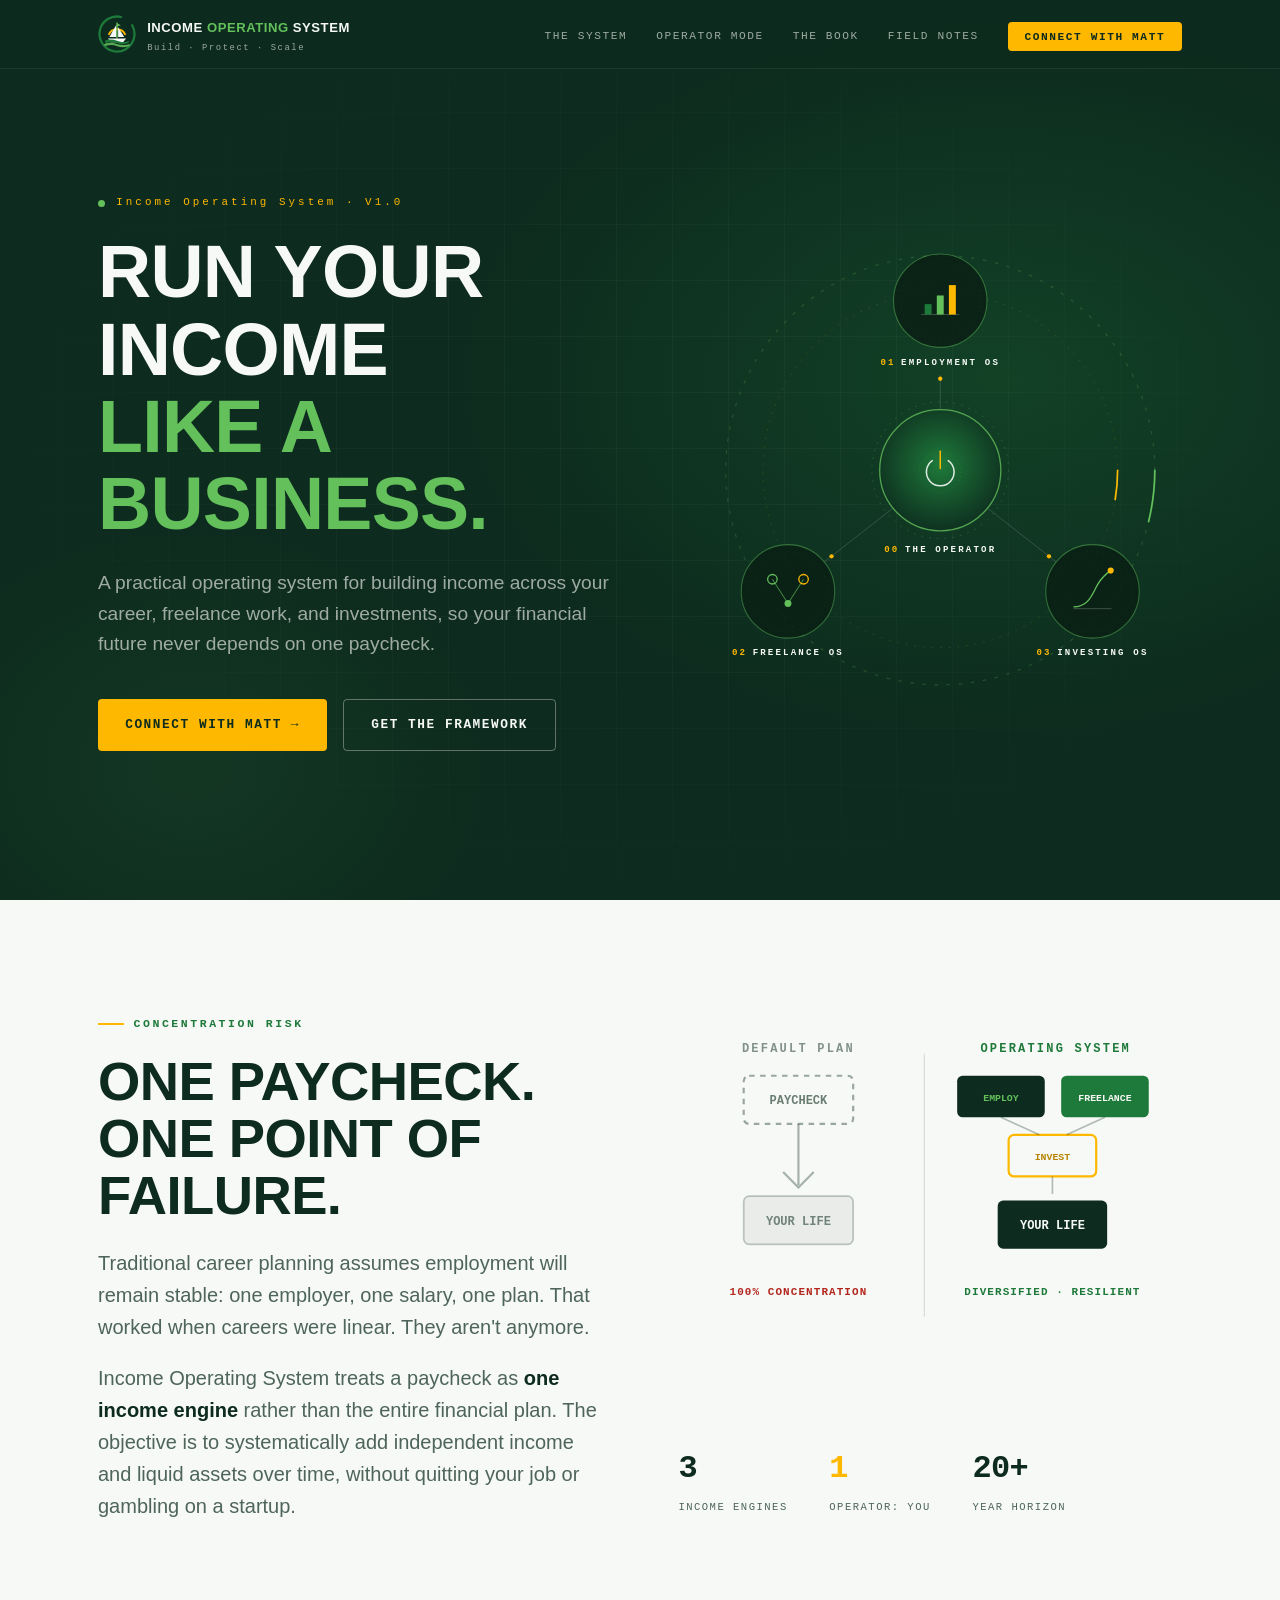
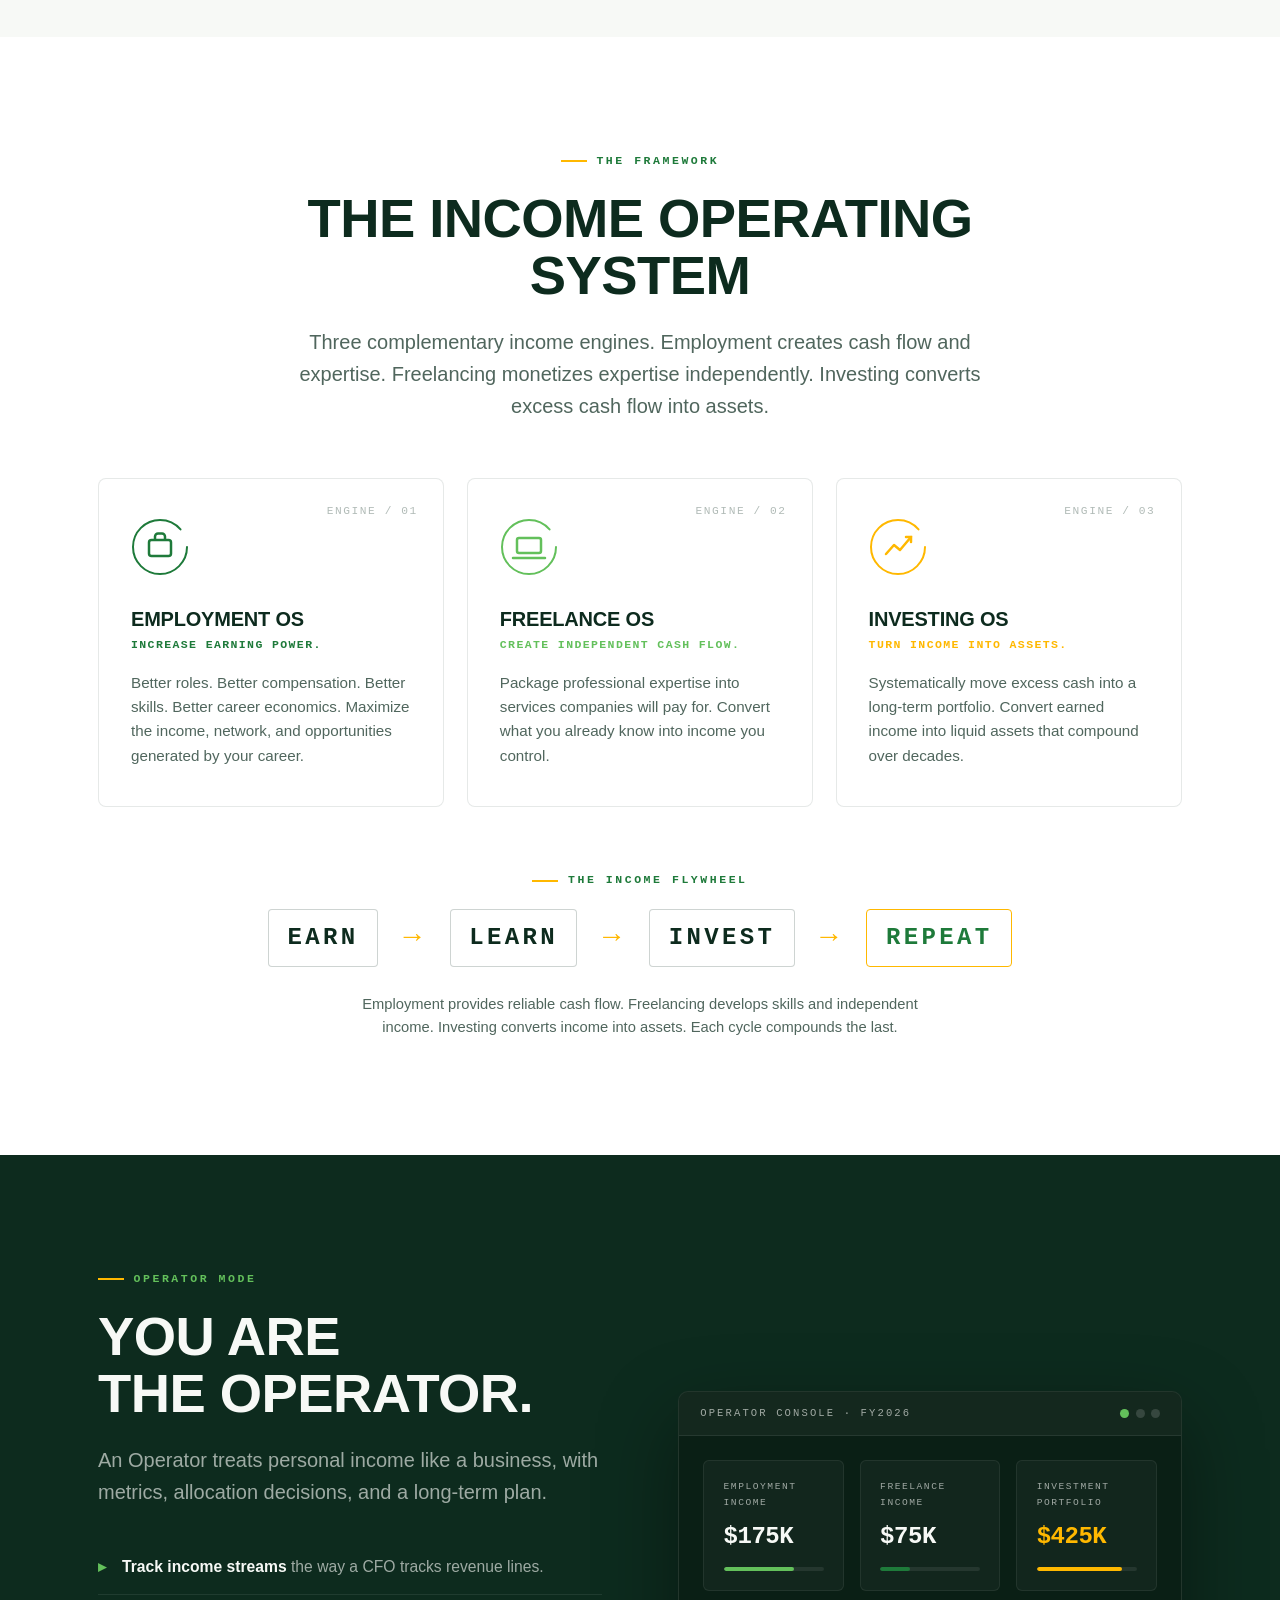
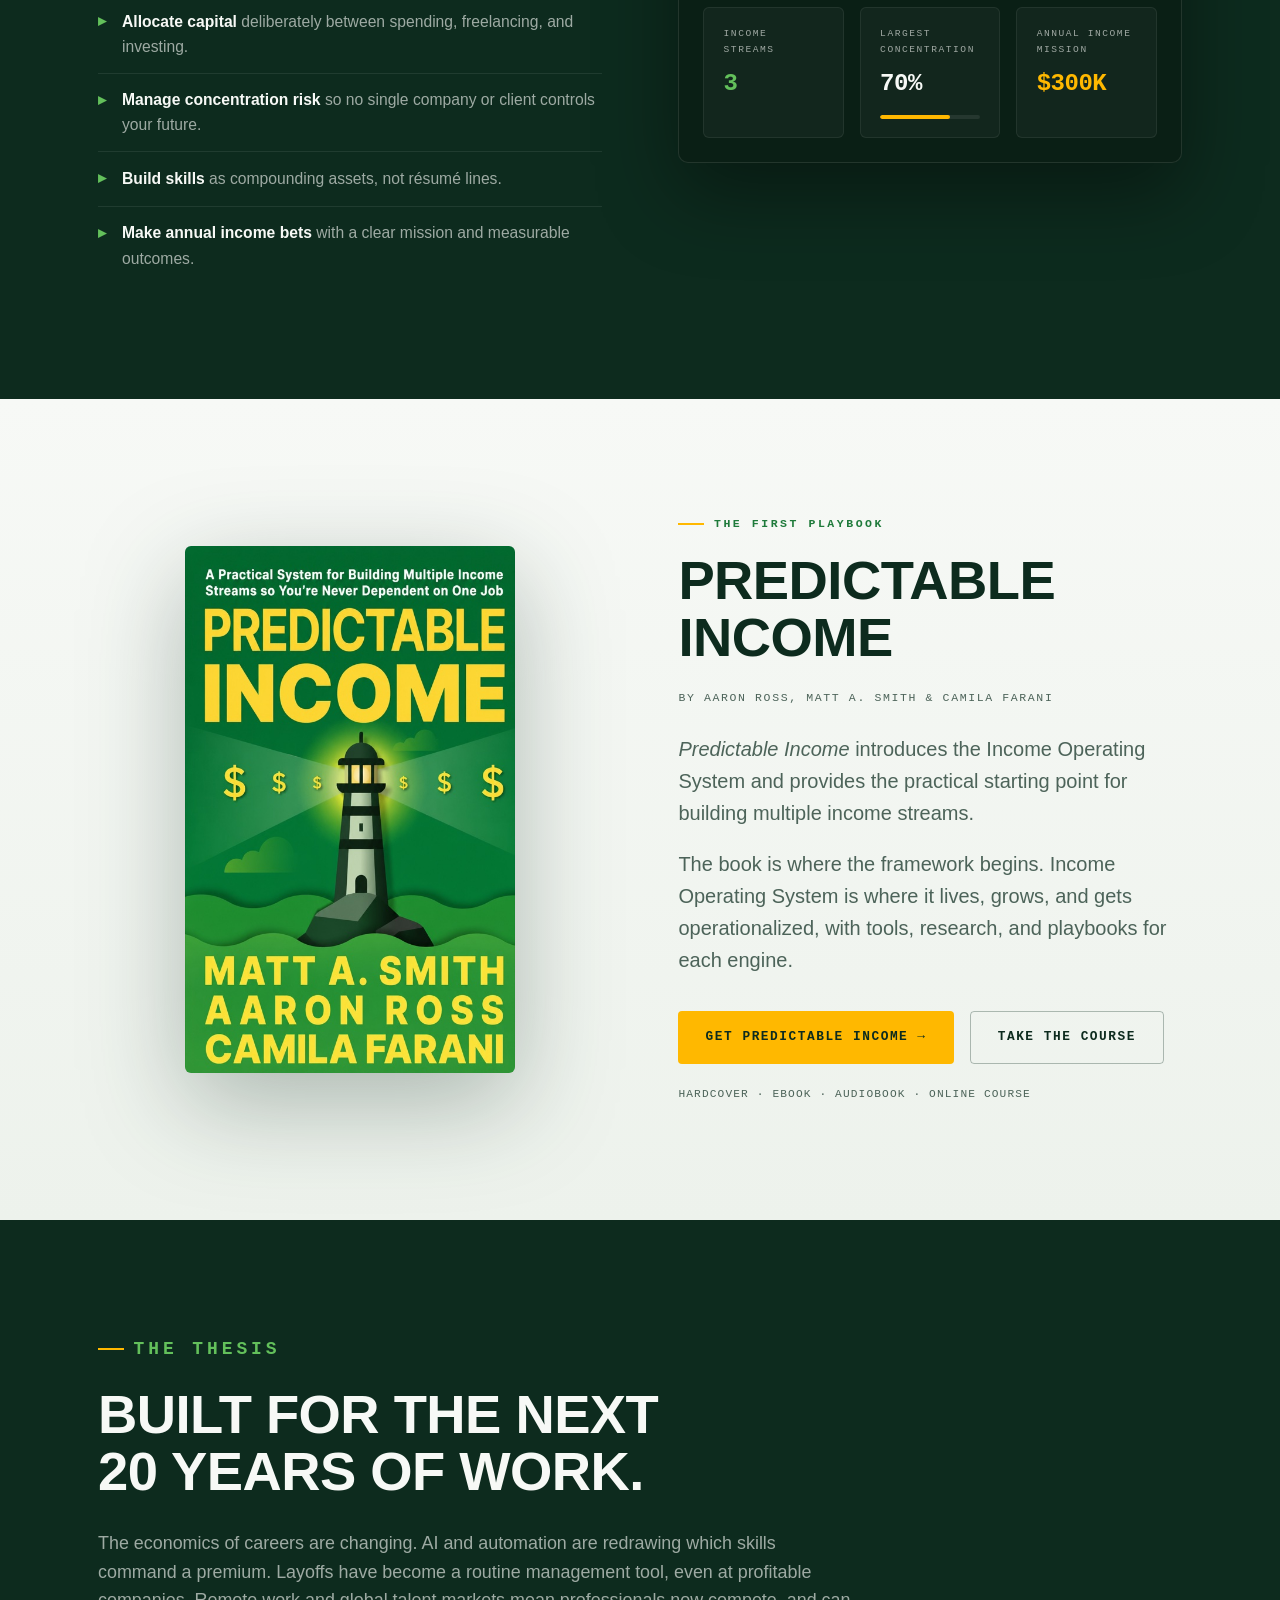
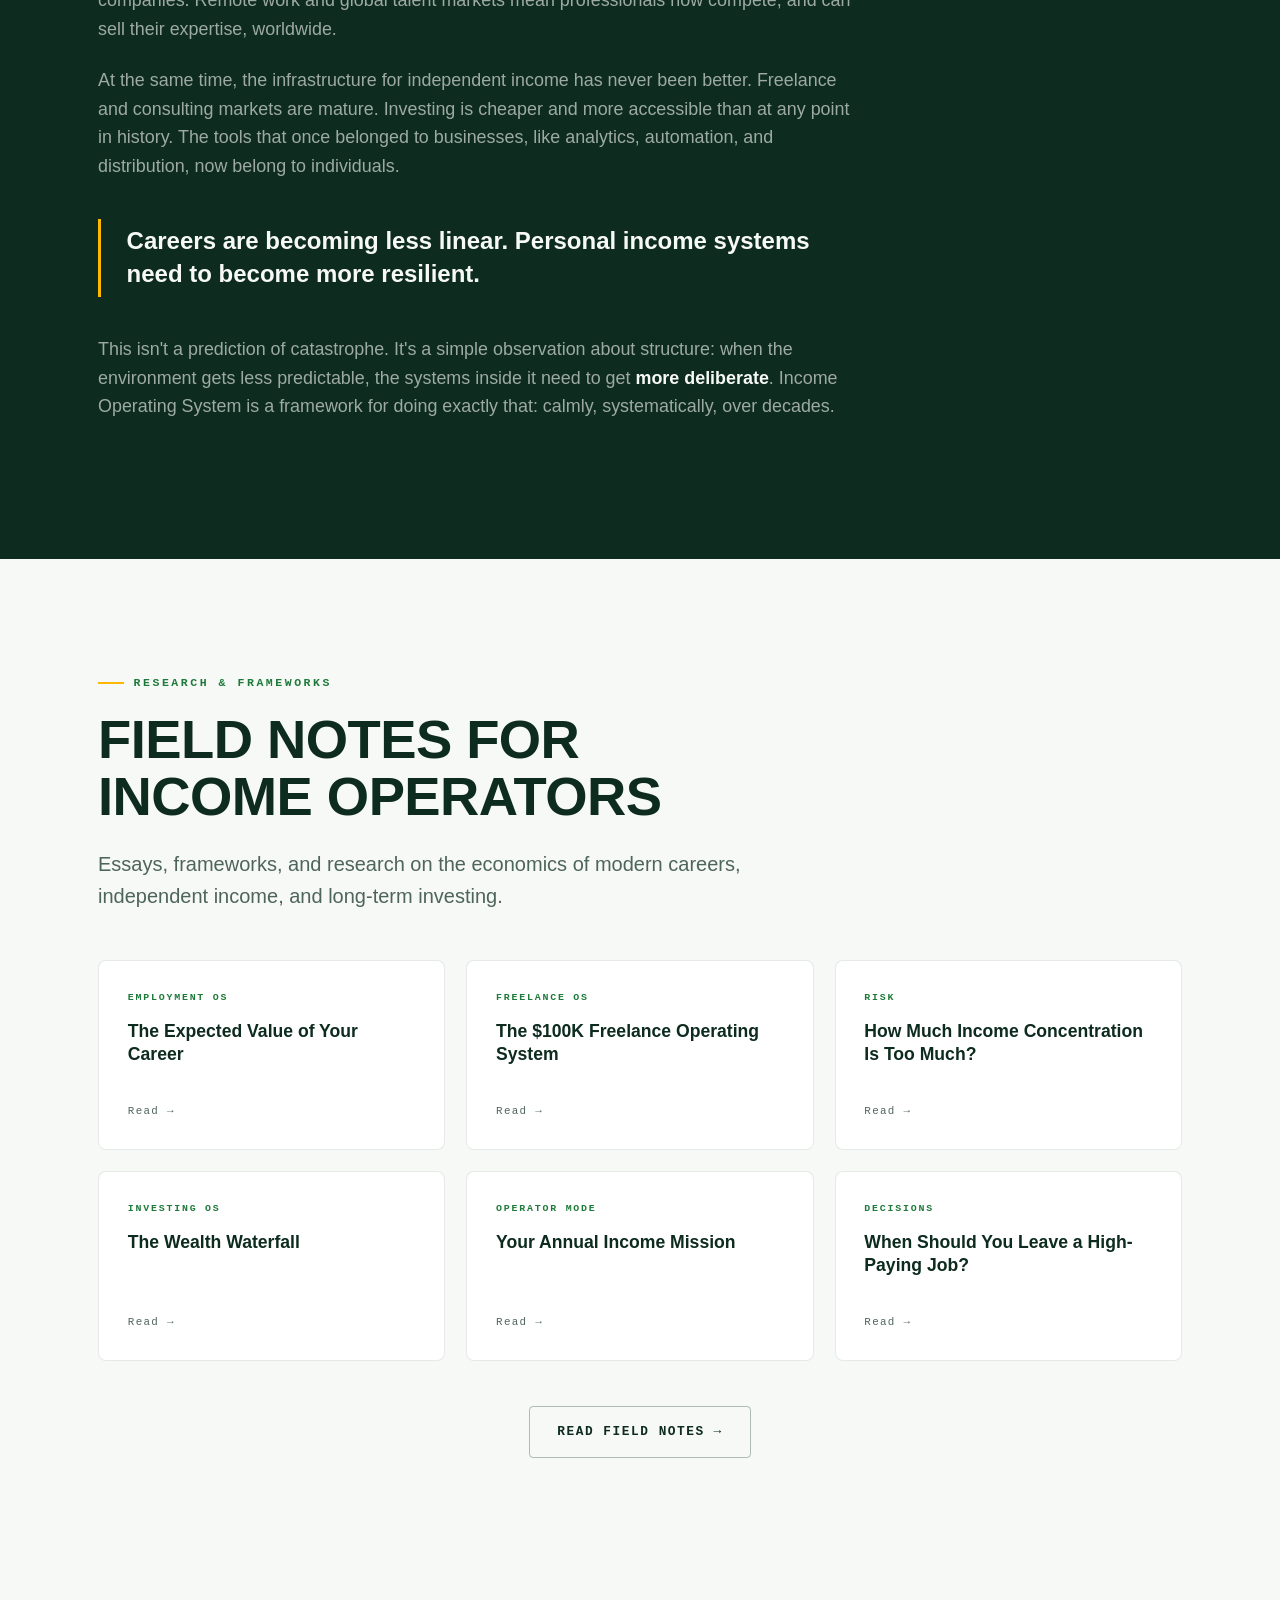
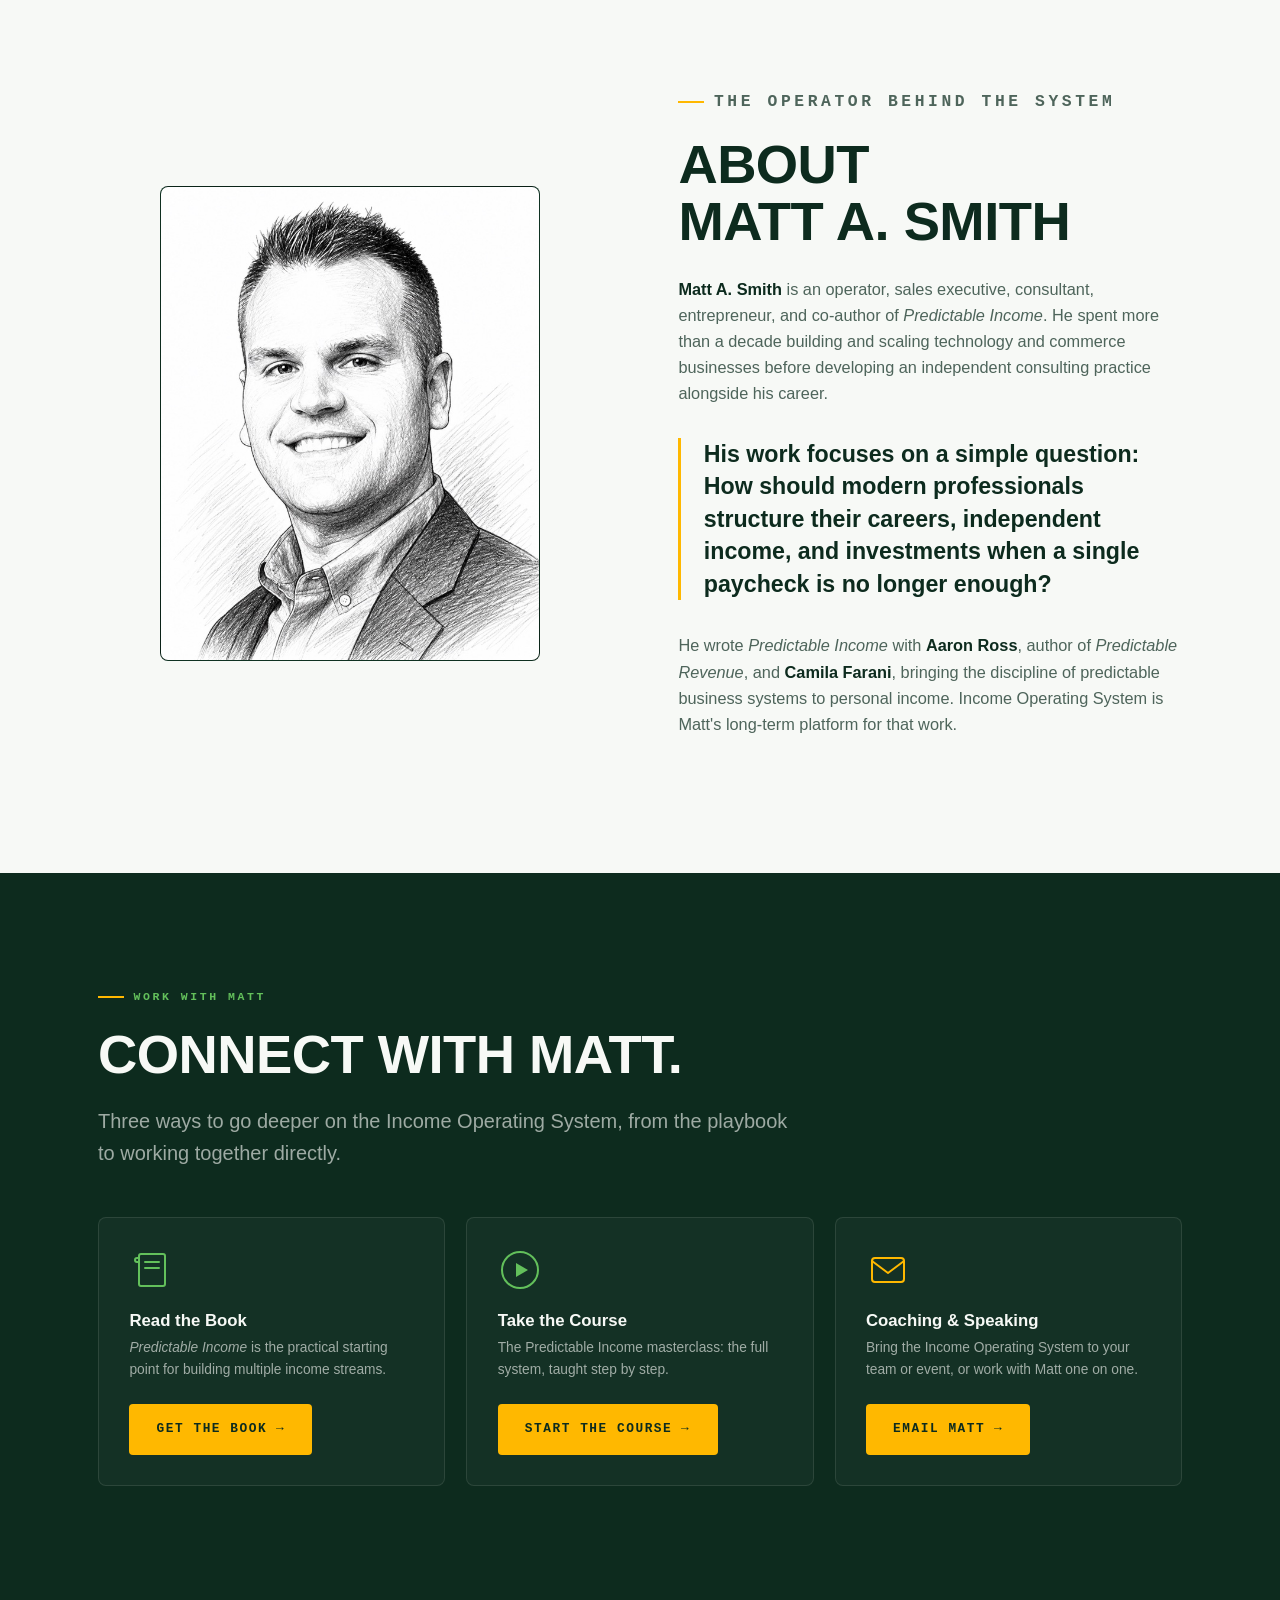
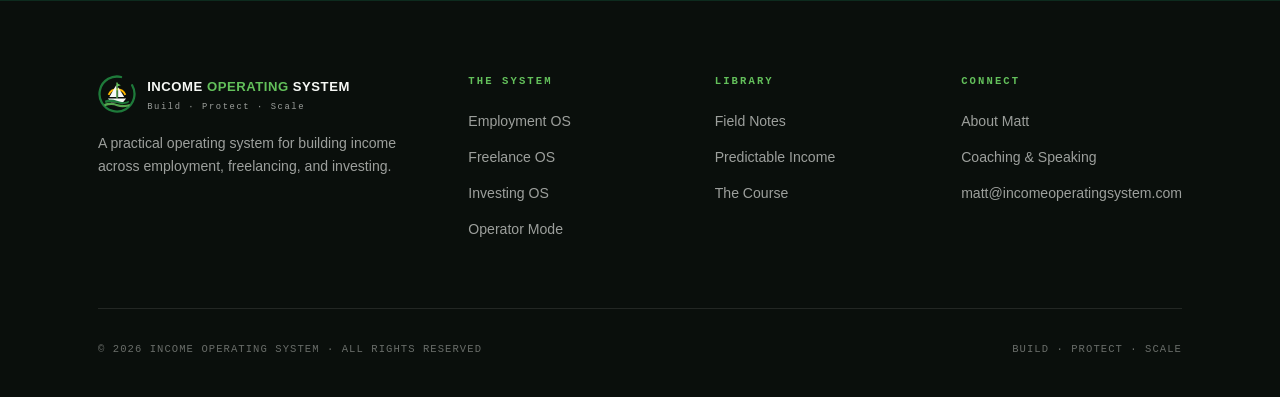
==== commit c2a3724a: "Remove TM from title, meta, and hero badge" ====
--- a/index.html
+++ b/index.html
@@ -3,9 +3,9 @@
 <head>
 <meta charset="UTF-8">
 <meta name="viewport" content="width=device-width, initial-scale=1.0">
-<title>Income Operating System™ | Run Your Income Like a Business</title>
+<title>Income Operating System | Run Your Income Like a Business</title>
 <meta name="description" content="A practical operating system for building income across your career, freelance work, and investments. Build three complementary income streams so your financial future never depends on one paycheck.">
-<meta property="og:title" content="Income Operating System™">
+<meta property="og:title" content="Income Operating System">
 <meta property="og:description" content="Run your income like a business. Build income across employment, freelancing, and investing.">
 <meta property="og:type" content="website">
 <link rel="icon" href="data:image/svg+xml,%3Csvg xmlns='http://www.w3.org/2000/svg' viewBox='0 0 100 100'%3E%3Ccircle cx='50' cy='50' r='48' fill='%230D2B1E'/%3E%3Cpath d='M50 20 L50 62' stroke='%2363C05B' stroke-width='4'/%3E%3Cpath d='M50 24 L28 58 L48 58 Z' fill='%23F7F9F6'/%3E%3Cpath d='M54 30 L54 58 L70 58 Z' fill='%23F7F9F6'/%3E%3Cpath d='M22 66 Q35 60 50 66 T78 66 L74 76 L26 76 Z' fill='%231E7A3A'/%3E%3C/svg%3E">
@@ -275,7 +275,7 @@
   <div class="hero-grid-bg" aria-hidden="true"></div>
   <div class="wrap">
     <div>
-      <span class="hero-badge"><span class="dot"></span>Income Operating System™ · V1.0</span>
+      <span class="hero-badge"><span class="dot"></span>Income Operating System · V1.0</span>
       <h1>Run Your Income<br><span class="accent">Like a Business.</span></h1>
       <p class="hero-sub">A practical operating system for building income across your career, freelance work, and investments, so your financial future never depends on one paycheck.</p>
       <div class="hero-ctas">
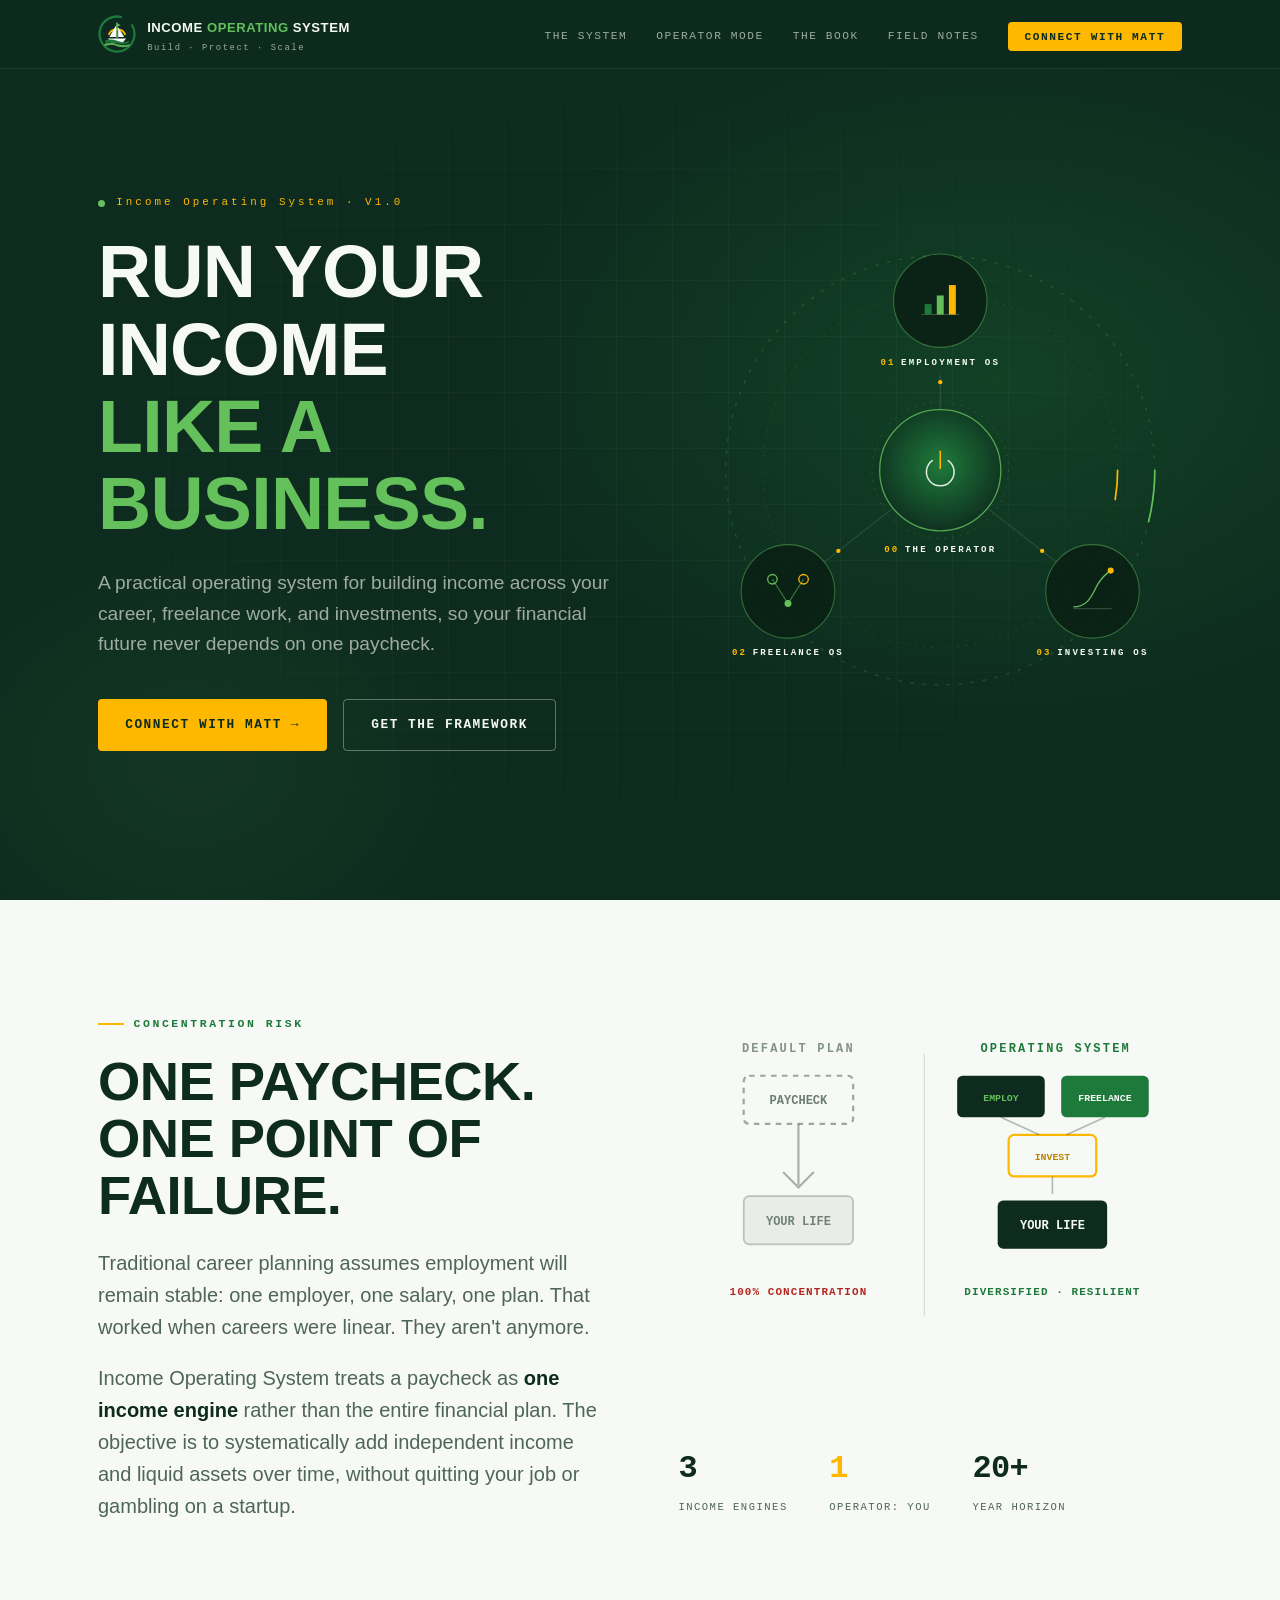
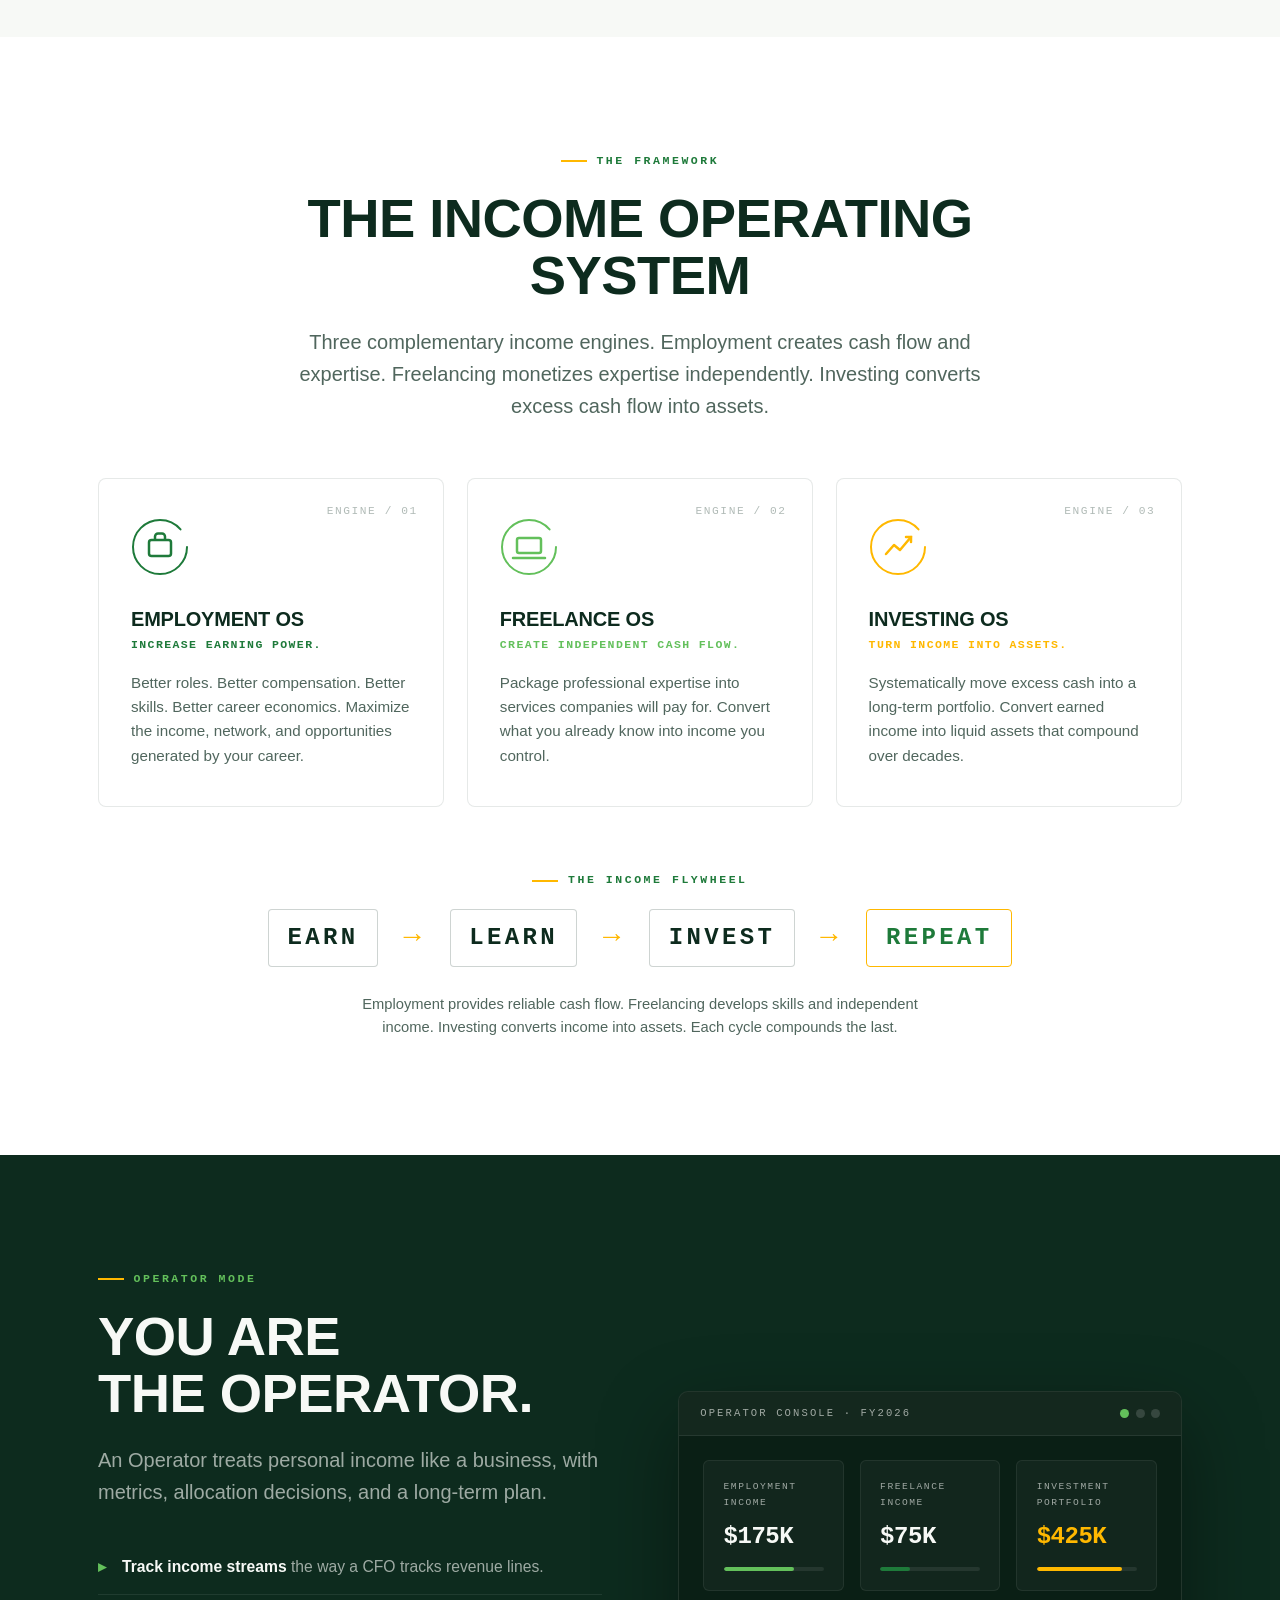
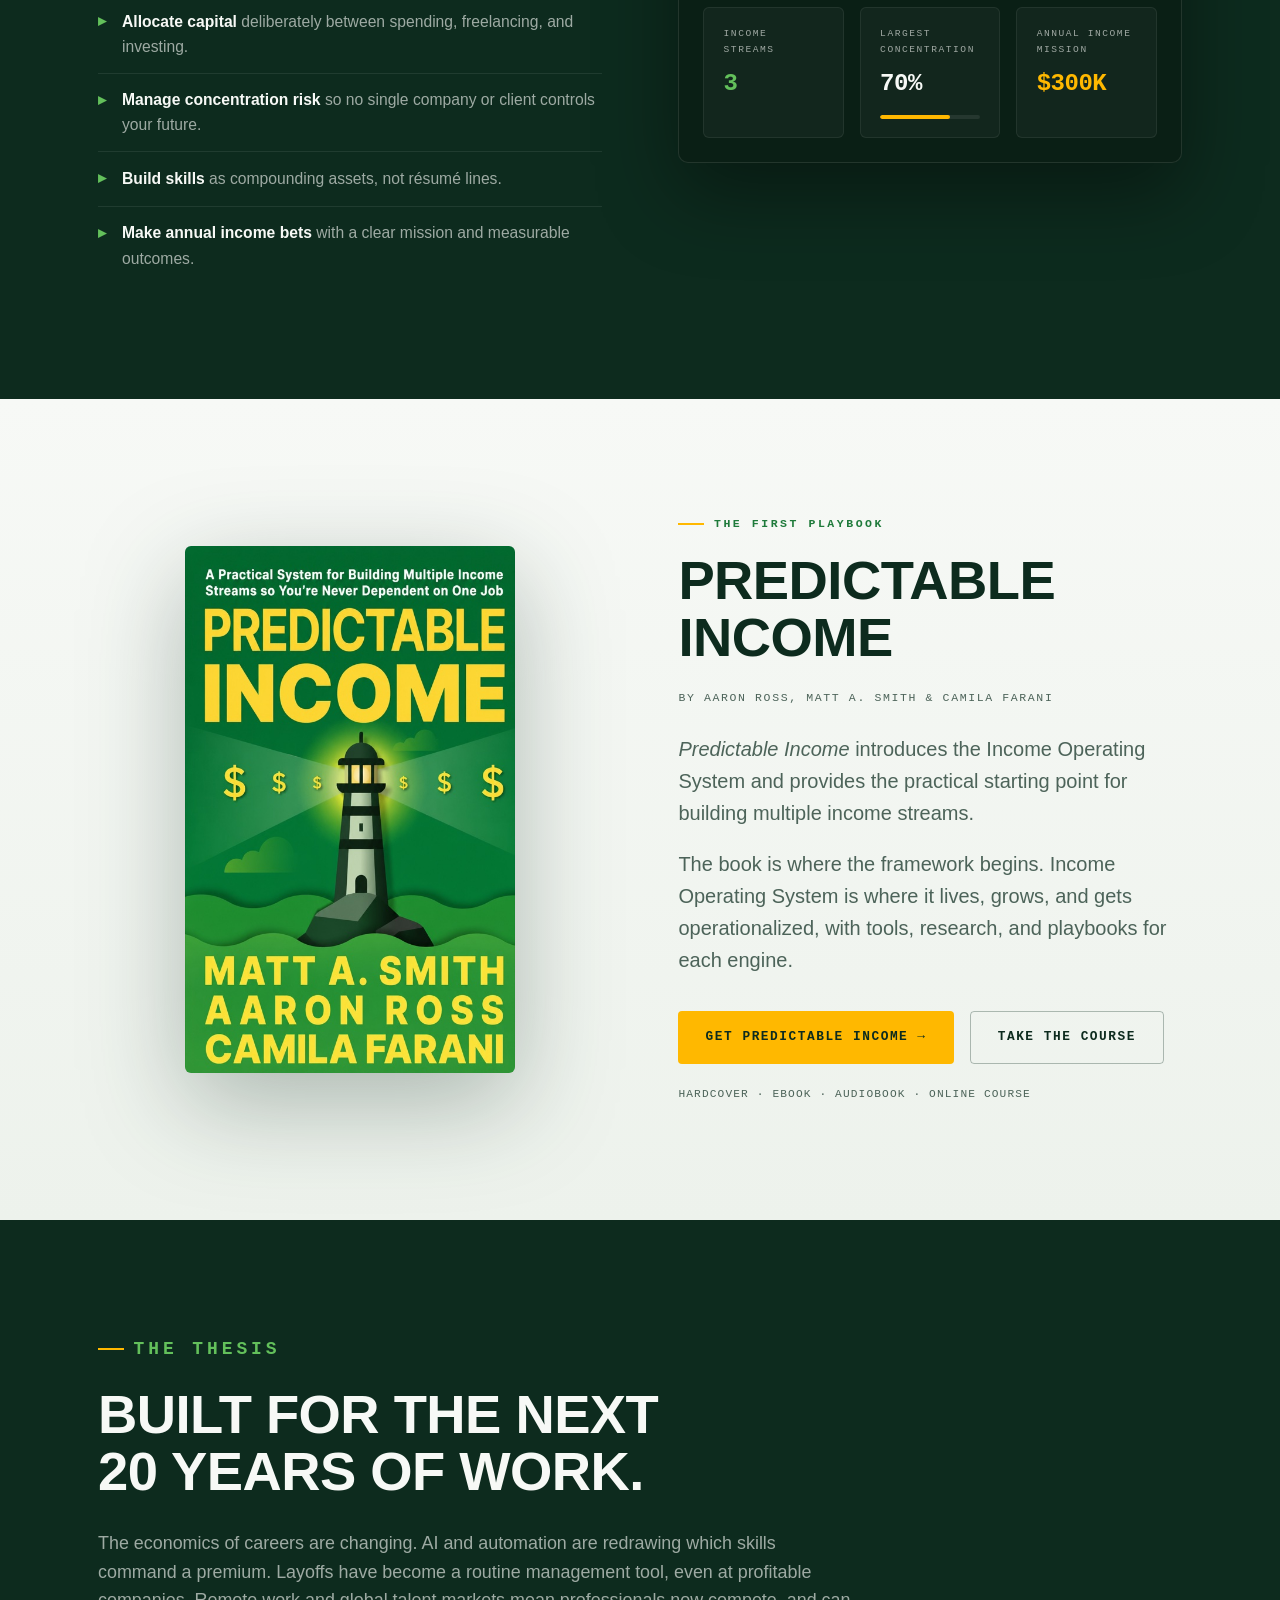
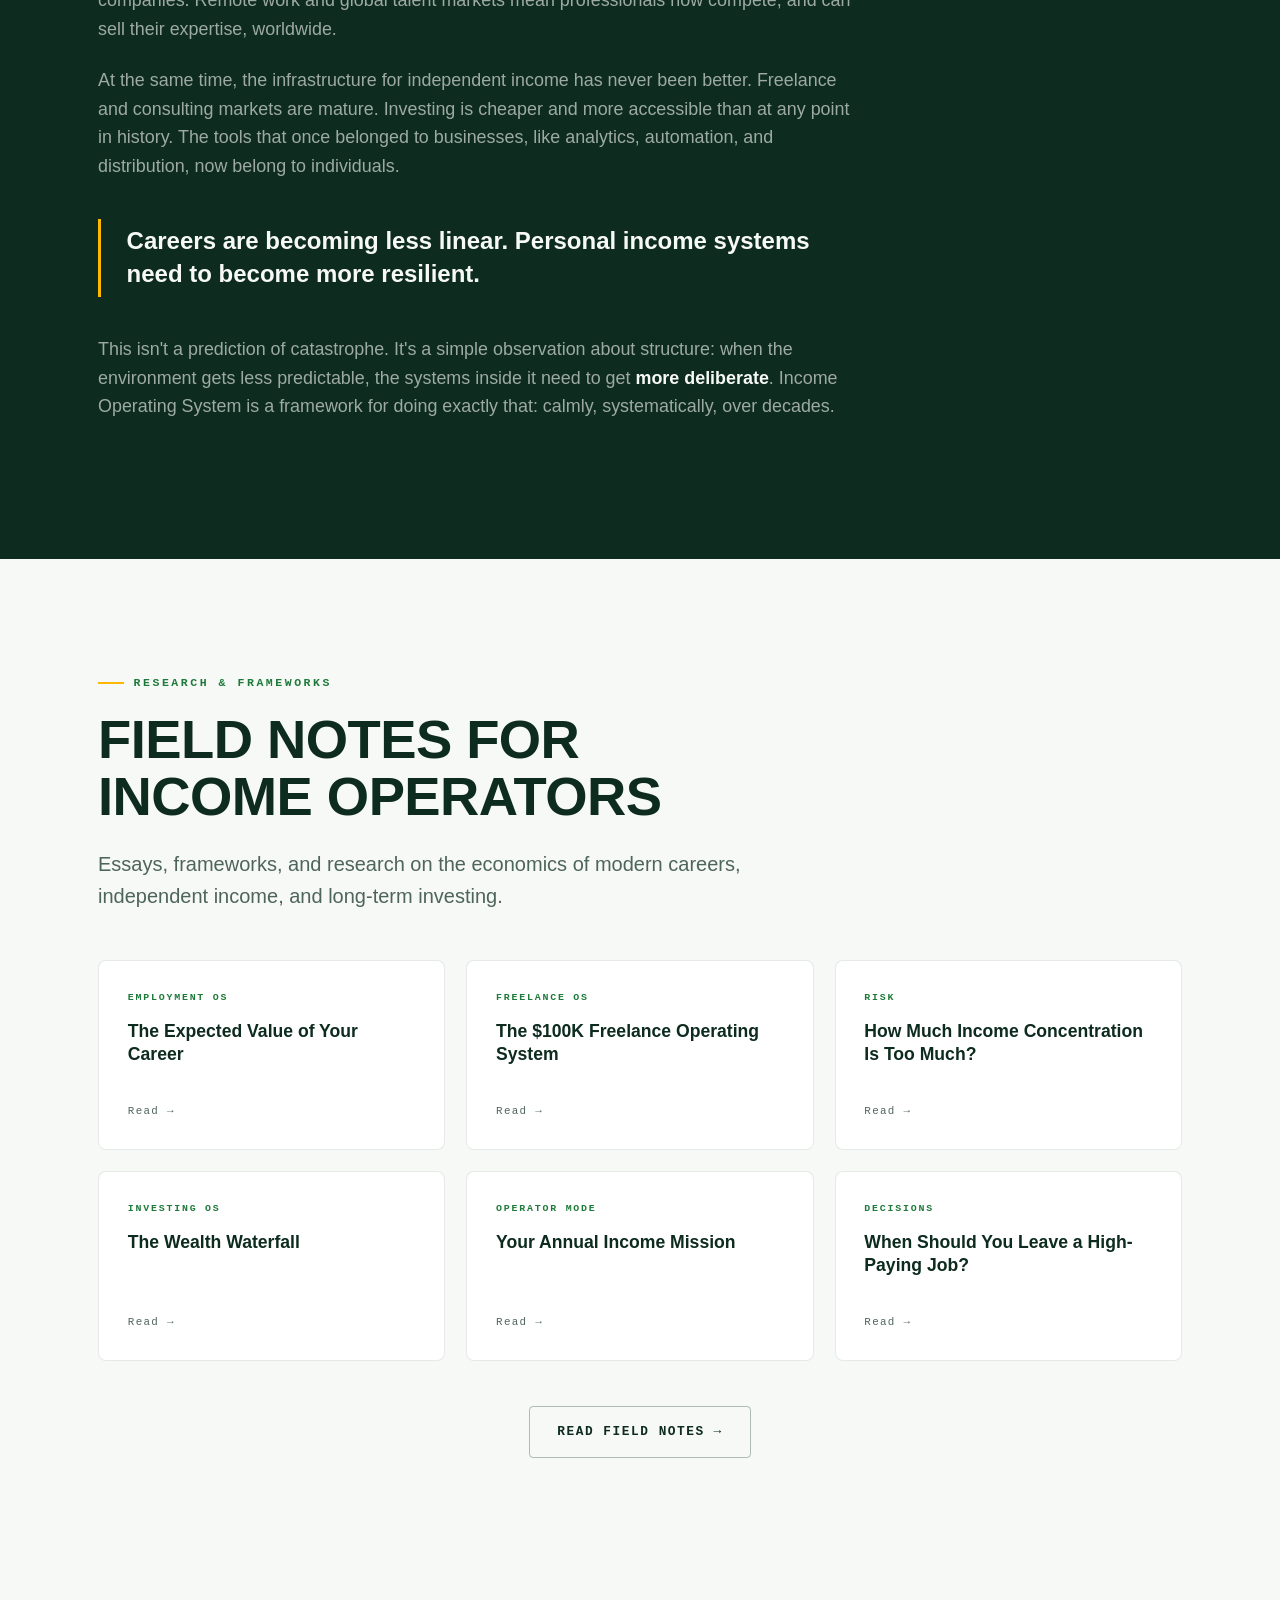
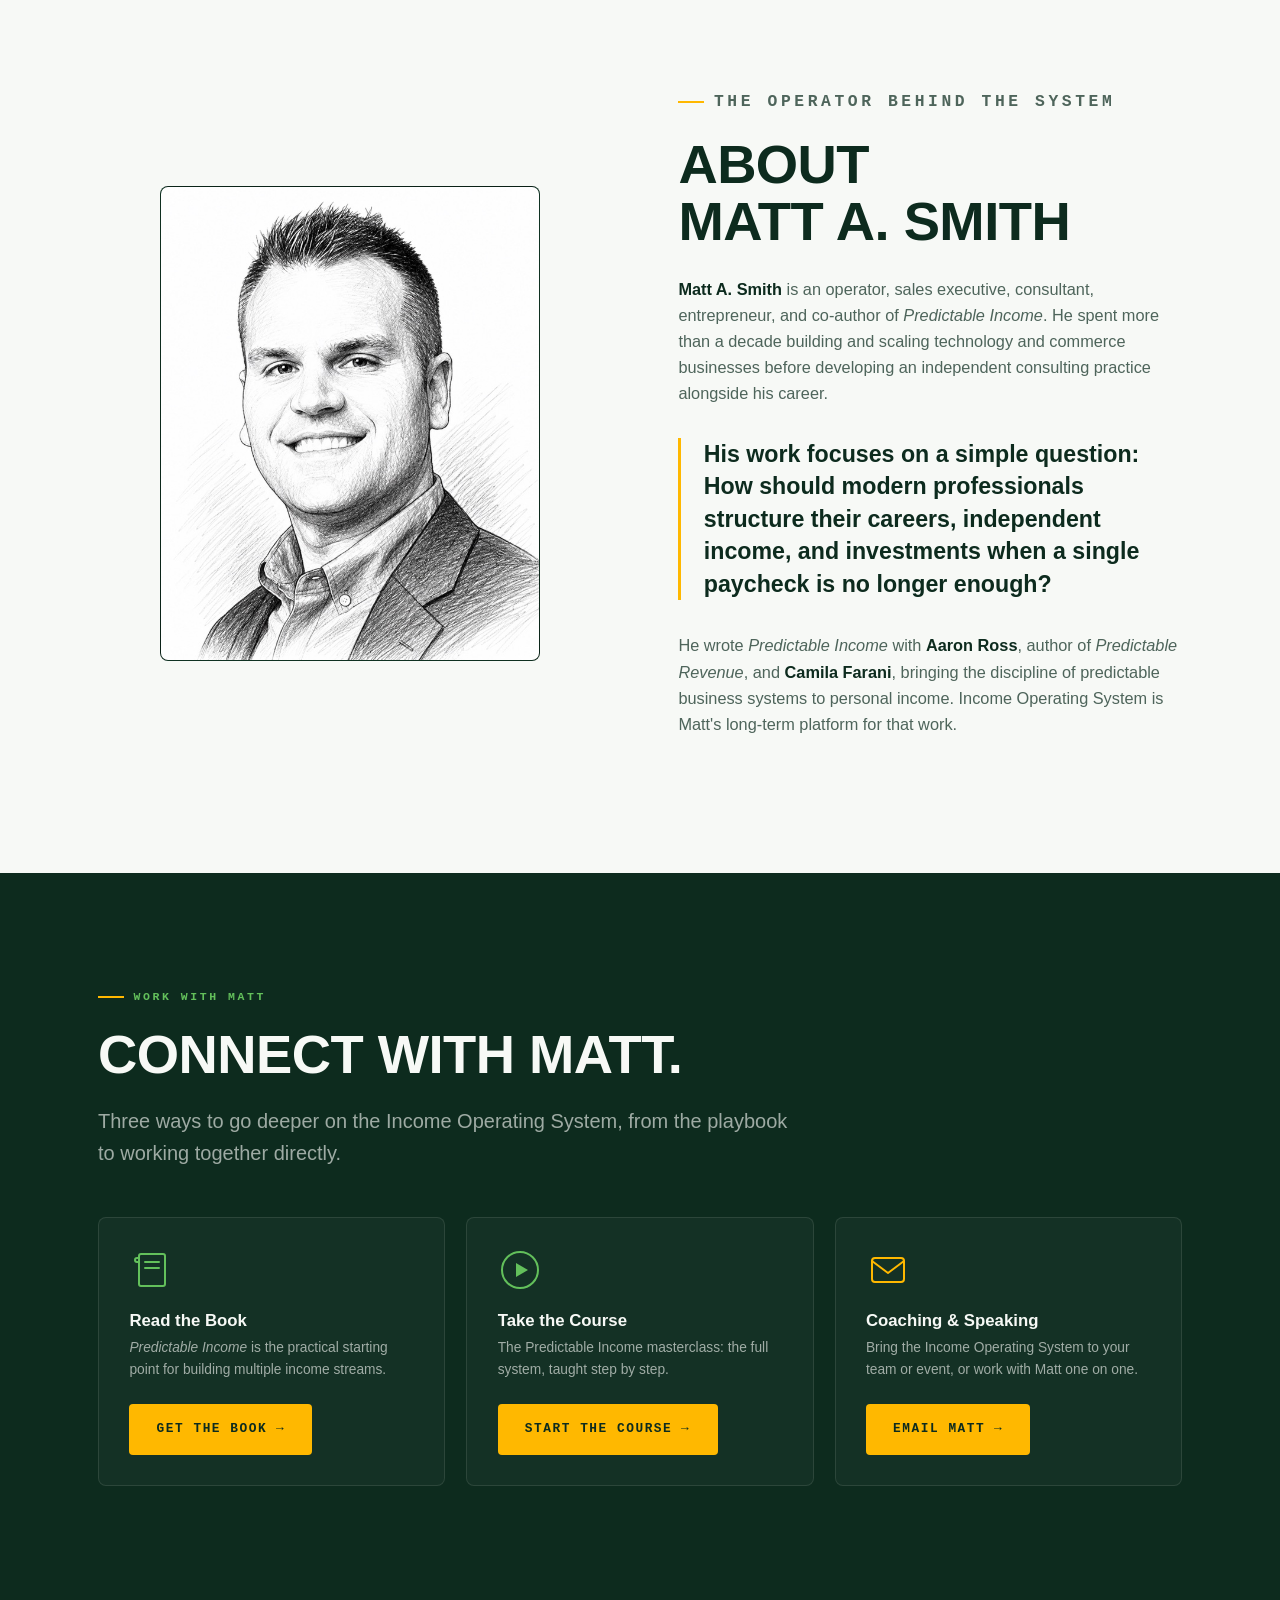
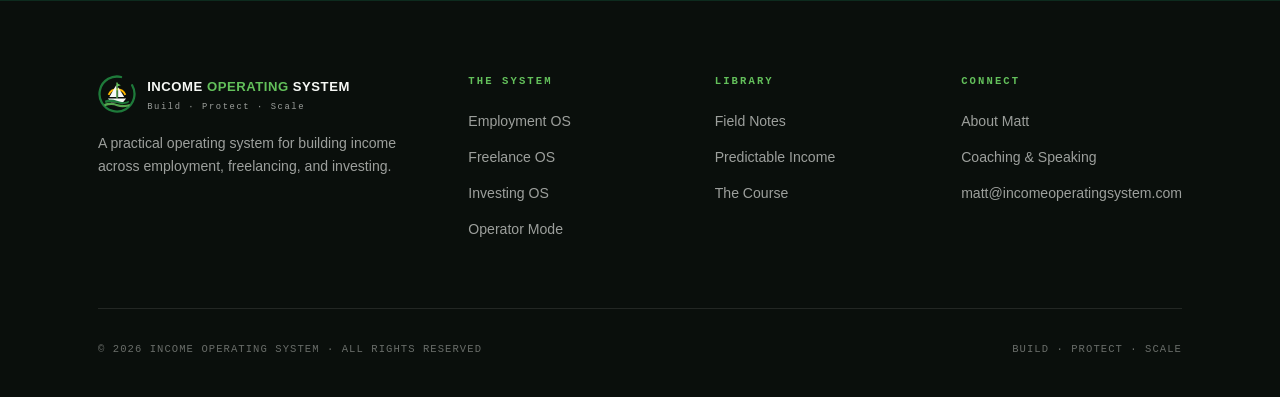
==== commit 196ba7bc: "SEO foundation: sitemap, robots, 404, canonical/og/twitter meta, JSON-LD, og image Co-Authored-By: C" ====
--- a/index.html
+++ b/index.html
@@ -8,6 +8,54 @@
 <meta property="og:title" content="Income Operating System">
 <meta property="og:description" content="Run your income like a business. Build income across employment, freelancing, and investing.">
 <meta property="og:type" content="website">
+<meta property="og:url" content="https://www.incomeoperatingsystem.com/">
+<meta property="og:image" content="https://www.incomeoperatingsystem.com/assets/og-image.png">
+<meta property="og:image:width" content="1200">
+<meta property="og:image:height" content="630">
+<meta property="og:site_name" content="Income Operating System">
+<meta name="twitter:card" content="summary_large_image">
+<meta name="twitter:title" content="Income Operating System">
+<meta name="twitter:description" content="Run your income like a business. Build income across employment, freelancing, and investing.">
+<meta name="twitter:image" content="https://www.incomeoperatingsystem.com/assets/og-image.png">
+<link rel="canonical" href="https://www.incomeoperatingsystem.com/">
+<script type="application/ld+json">
+{
+  "@context": "https://schema.org",
+  "@graph": [
+    {
+      "@type": "WebSite",
+      "@id": "https://www.incomeoperatingsystem.com/#website",
+      "url": "https://www.incomeoperatingsystem.com/",
+      "name": "Income Operating System",
+      "description": "A practical operating system for building income across employment, freelancing, and investing.",
+      "publisher": {"@id": "https://www.incomeoperatingsystem.com/#matt"}
+    },
+    {
+      "@type": "Person",
+      "@id": "https://www.incomeoperatingsystem.com/#matt",
+      "name": "Matt A. Smith",
+      "email": "matt@incomeoperatingsystem.com",
+      "url": "https://www.incomeoperatingsystem.com/#about",
+      "jobTitle": "Operator, Author",
+      "description": "Operator, sales executive, consultant, entrepreneur, and co-author of Predictable Income."
+    },
+    {
+      "@type": "Book",
+      "@id": "https://www.incomeoperatingsystem.com/#book",
+      "name": "Predictable Income",
+      "alternateName": "Predictable Income: A Practical System for Building Multiple Income Streams so You're Never Dependent on One Job",
+      "author": [
+        {"@id": "https://www.incomeoperatingsystem.com/#matt"},
+        {"@type": "Person", "name": "Aaron Ross"},
+        {"@type": "Person", "name": "Camila Farani"}
+      ],
+      "image": "https://www.incomeoperatingsystem.com/assets/predictable-income-cover.jpg",
+      "url": "https://www.amazon.com/Predictable-Income-Practical-Building-Dependent/dp/0984380299/",
+      "isbn": "0984380299"
+    }
+  ]
+}
+</script>
 <link rel="icon" href="data:image/svg+xml,%3Csvg xmlns='http://www.w3.org/2000/svg' viewBox='0 0 100 100'%3E%3Ccircle cx='50' cy='50' r='48' fill='%230D2B1E'/%3E%3Cpath d='M50 20 L50 62' stroke='%2363C05B' stroke-width='4'/%3E%3Cpath d='M50 24 L28 58 L48 58 Z' fill='%23F7F9F6'/%3E%3Cpath d='M54 30 L54 58 L70 58 Z' fill='%23F7F9F6'/%3E%3Cpath d='M22 66 Q35 60 50 66 T78 66 L74 76 L26 76 Z' fill='%231E7A3A'/%3E%3C/svg%3E">
 <style>
 :root{
